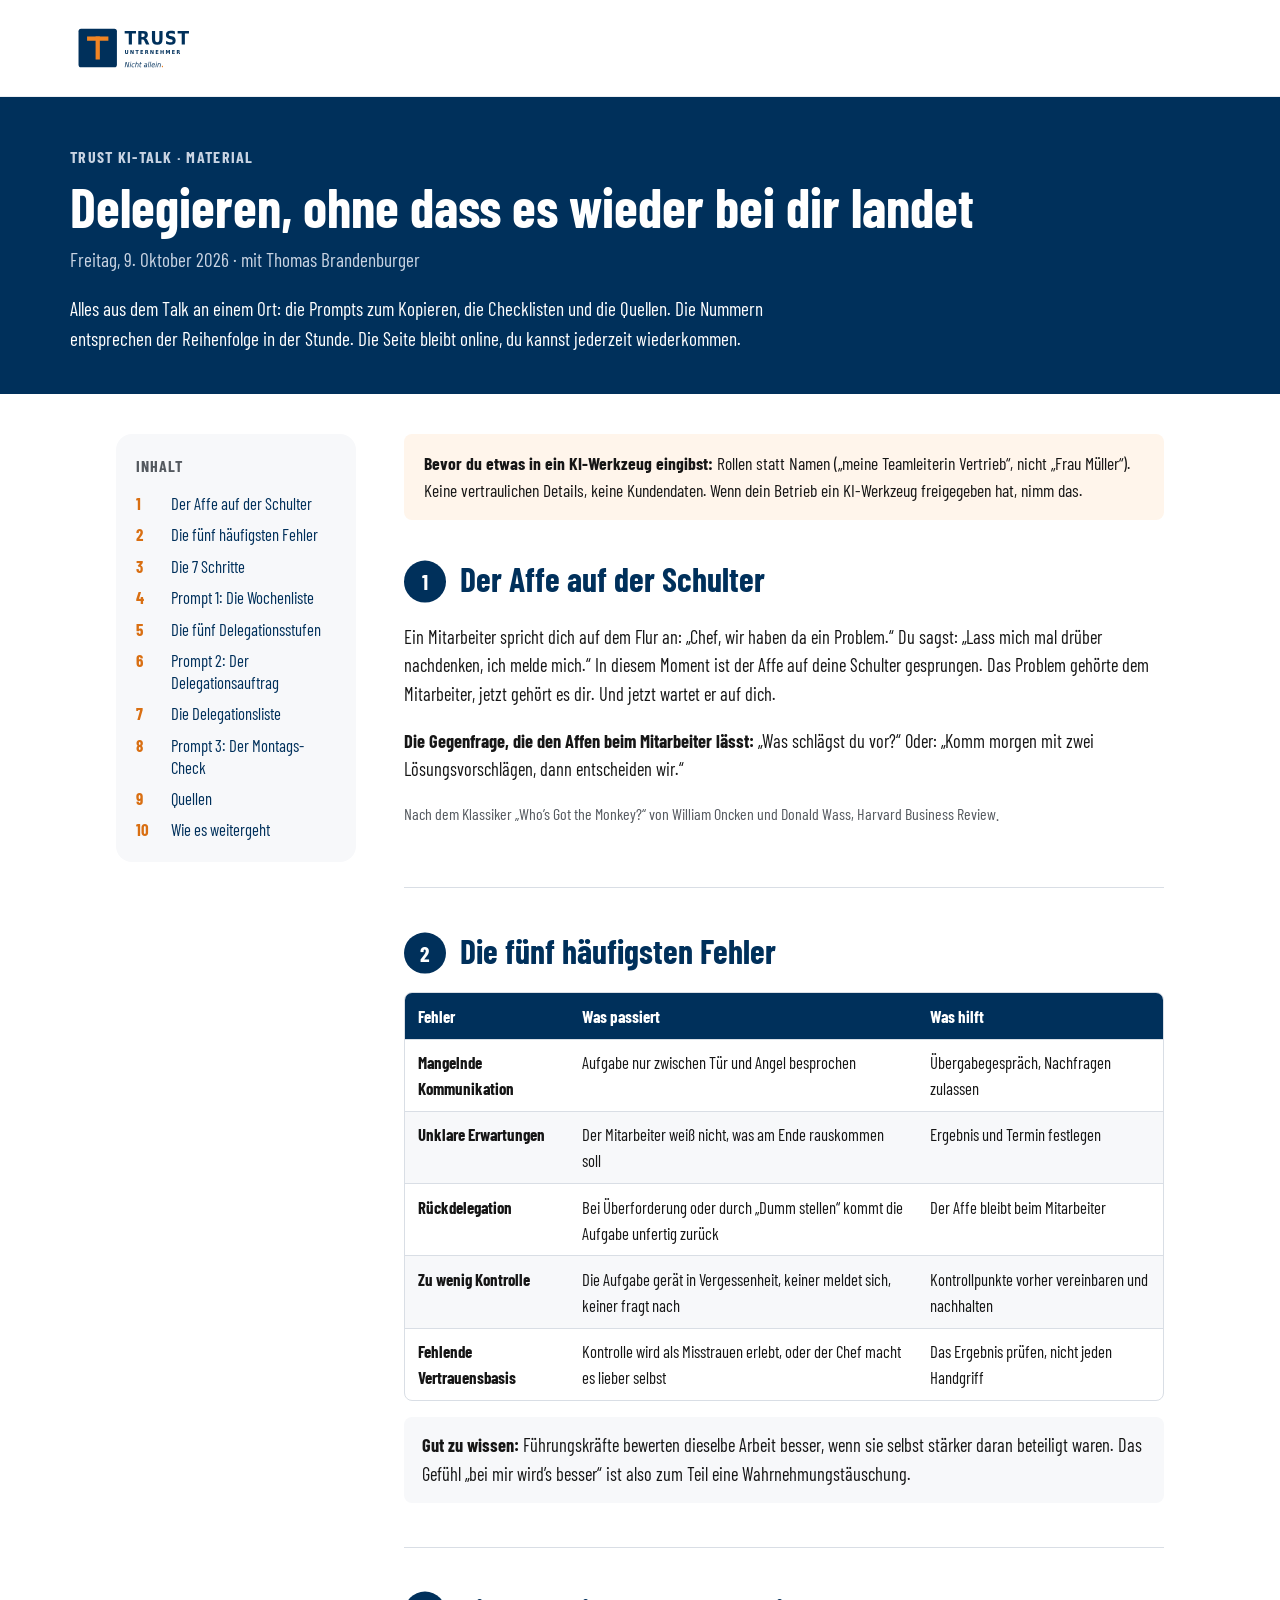
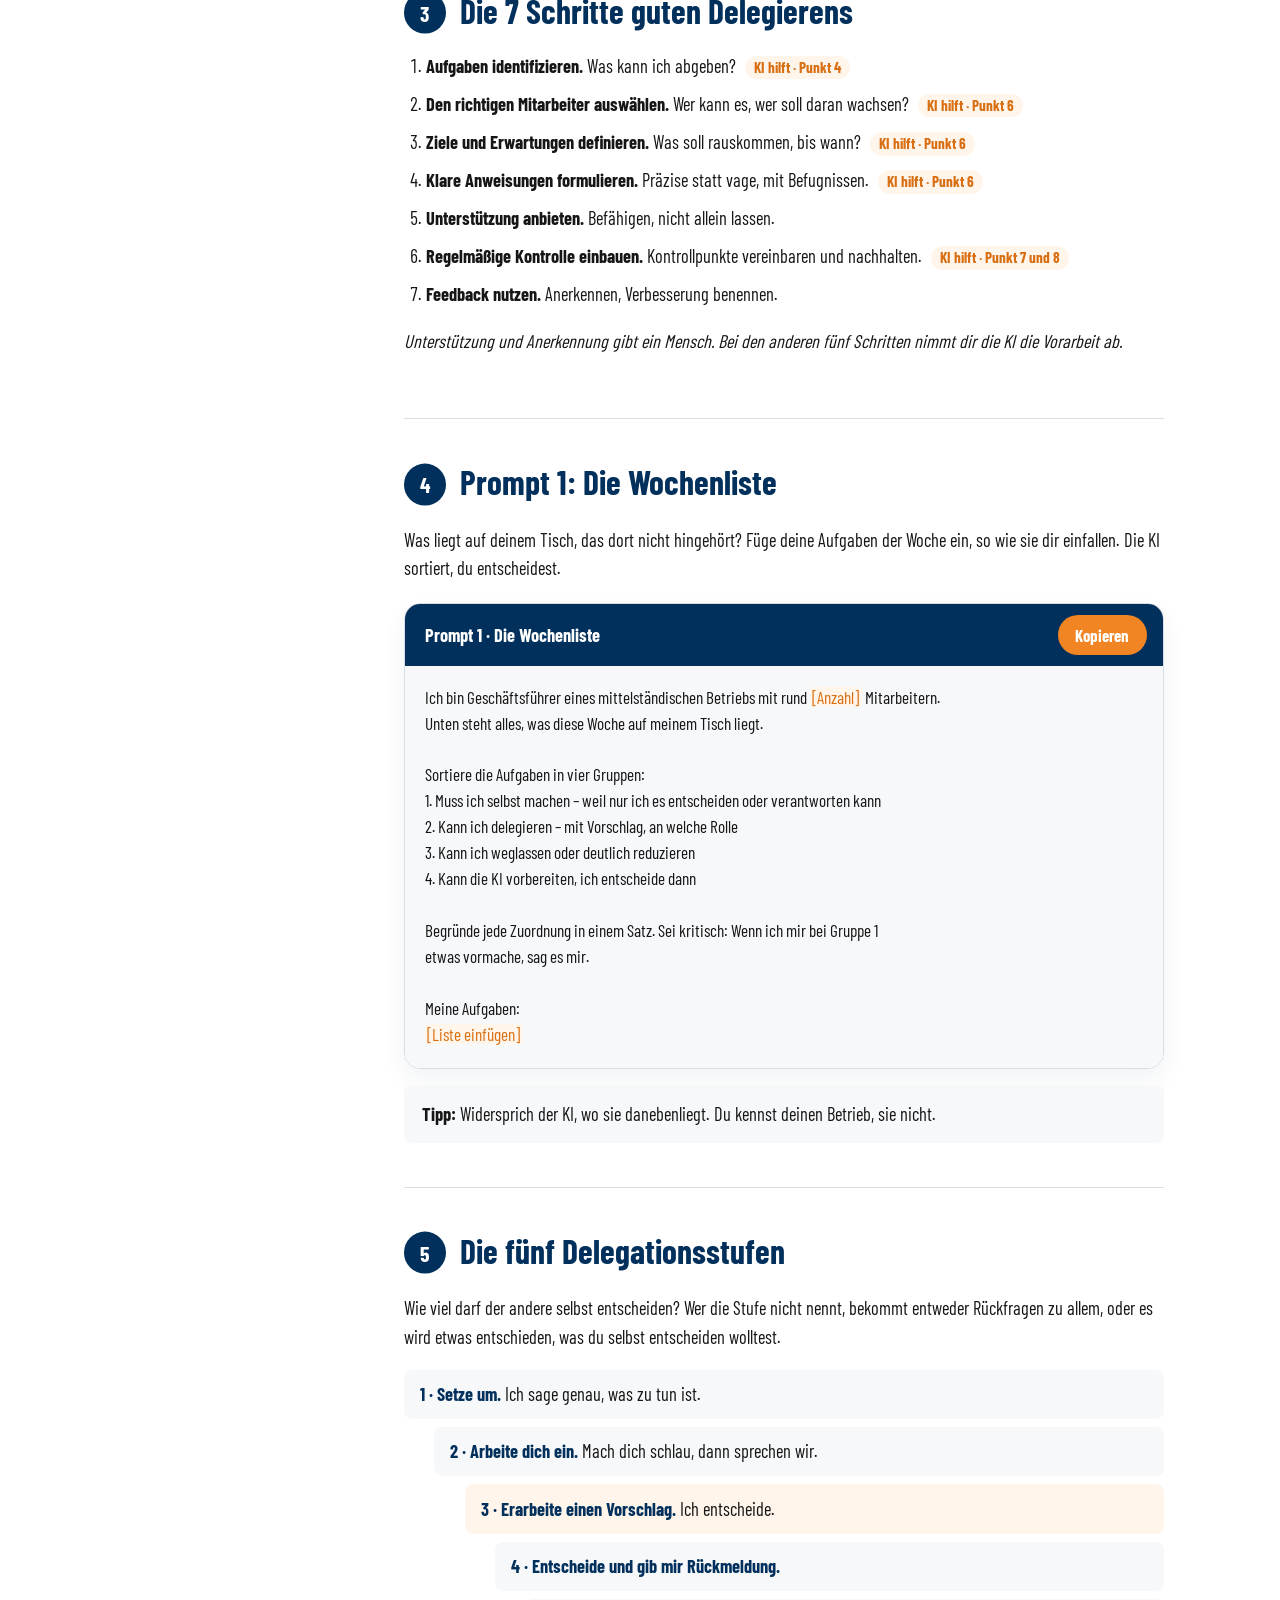
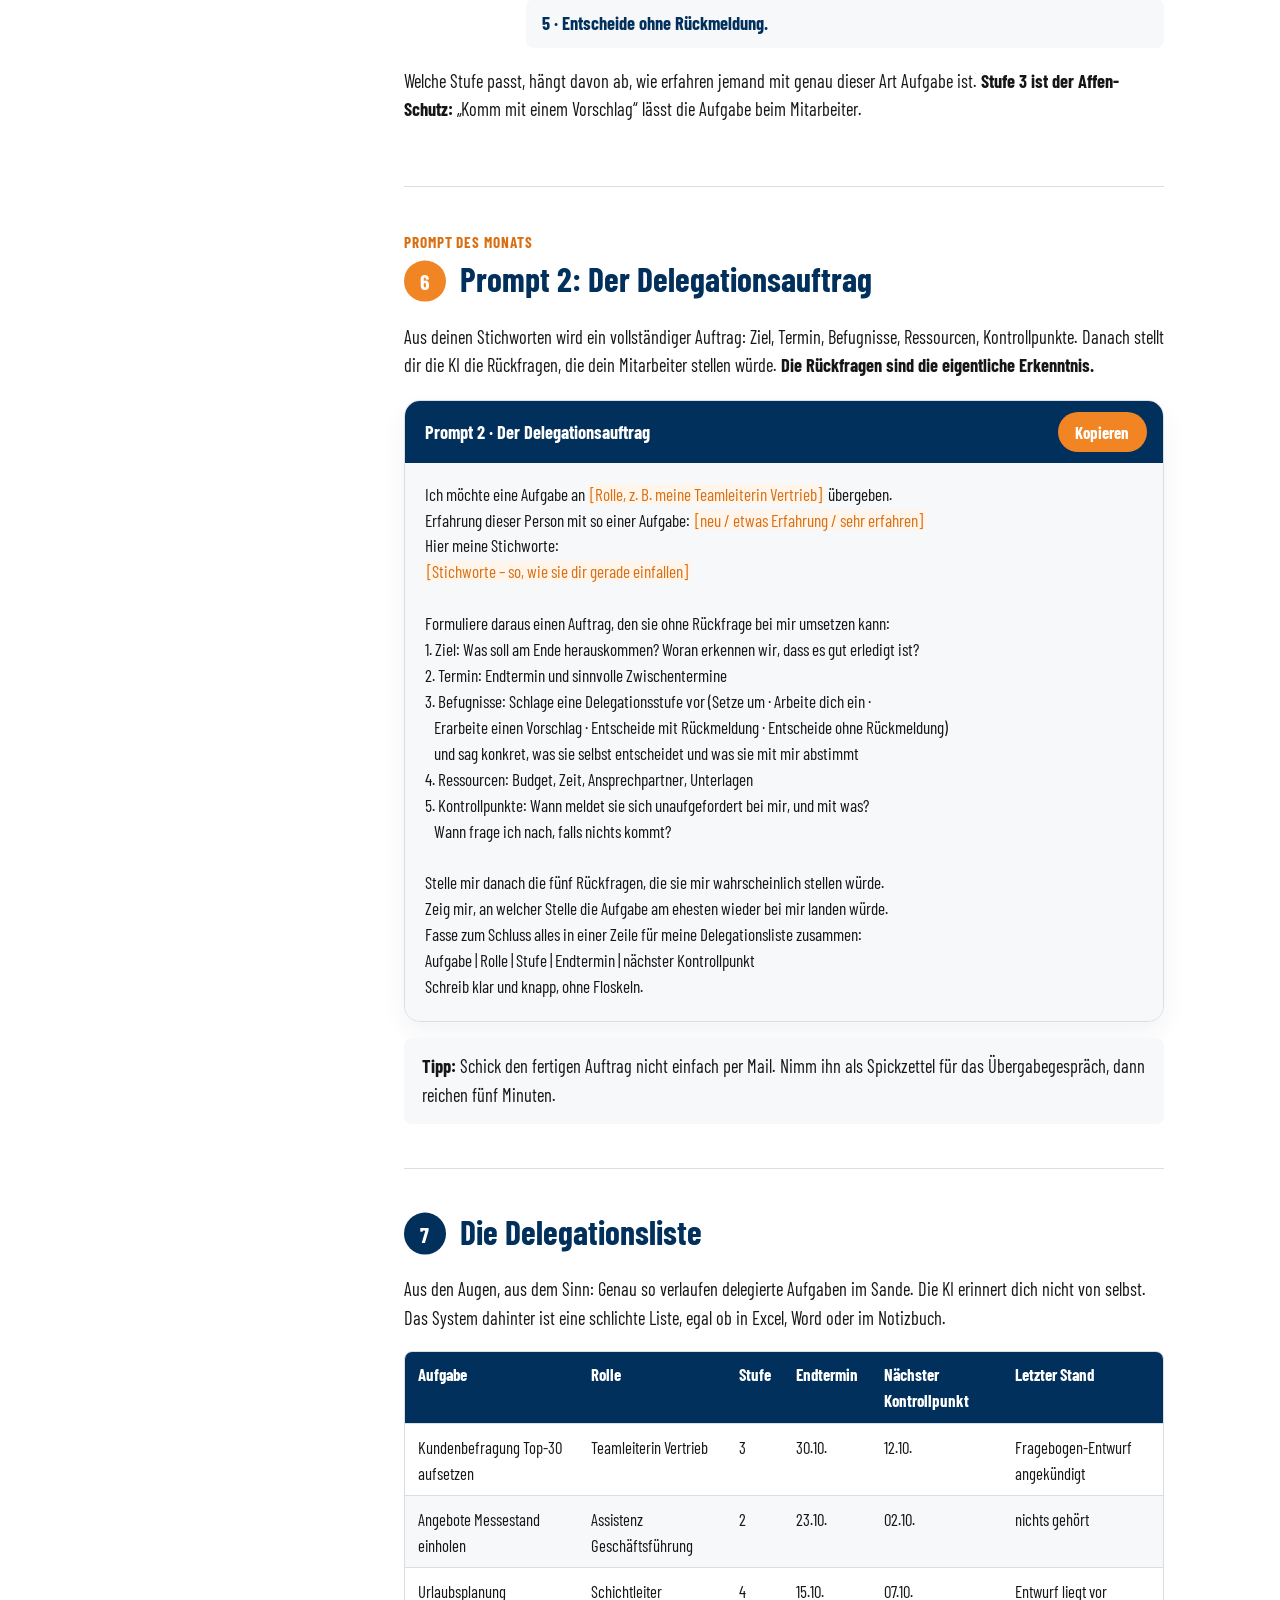
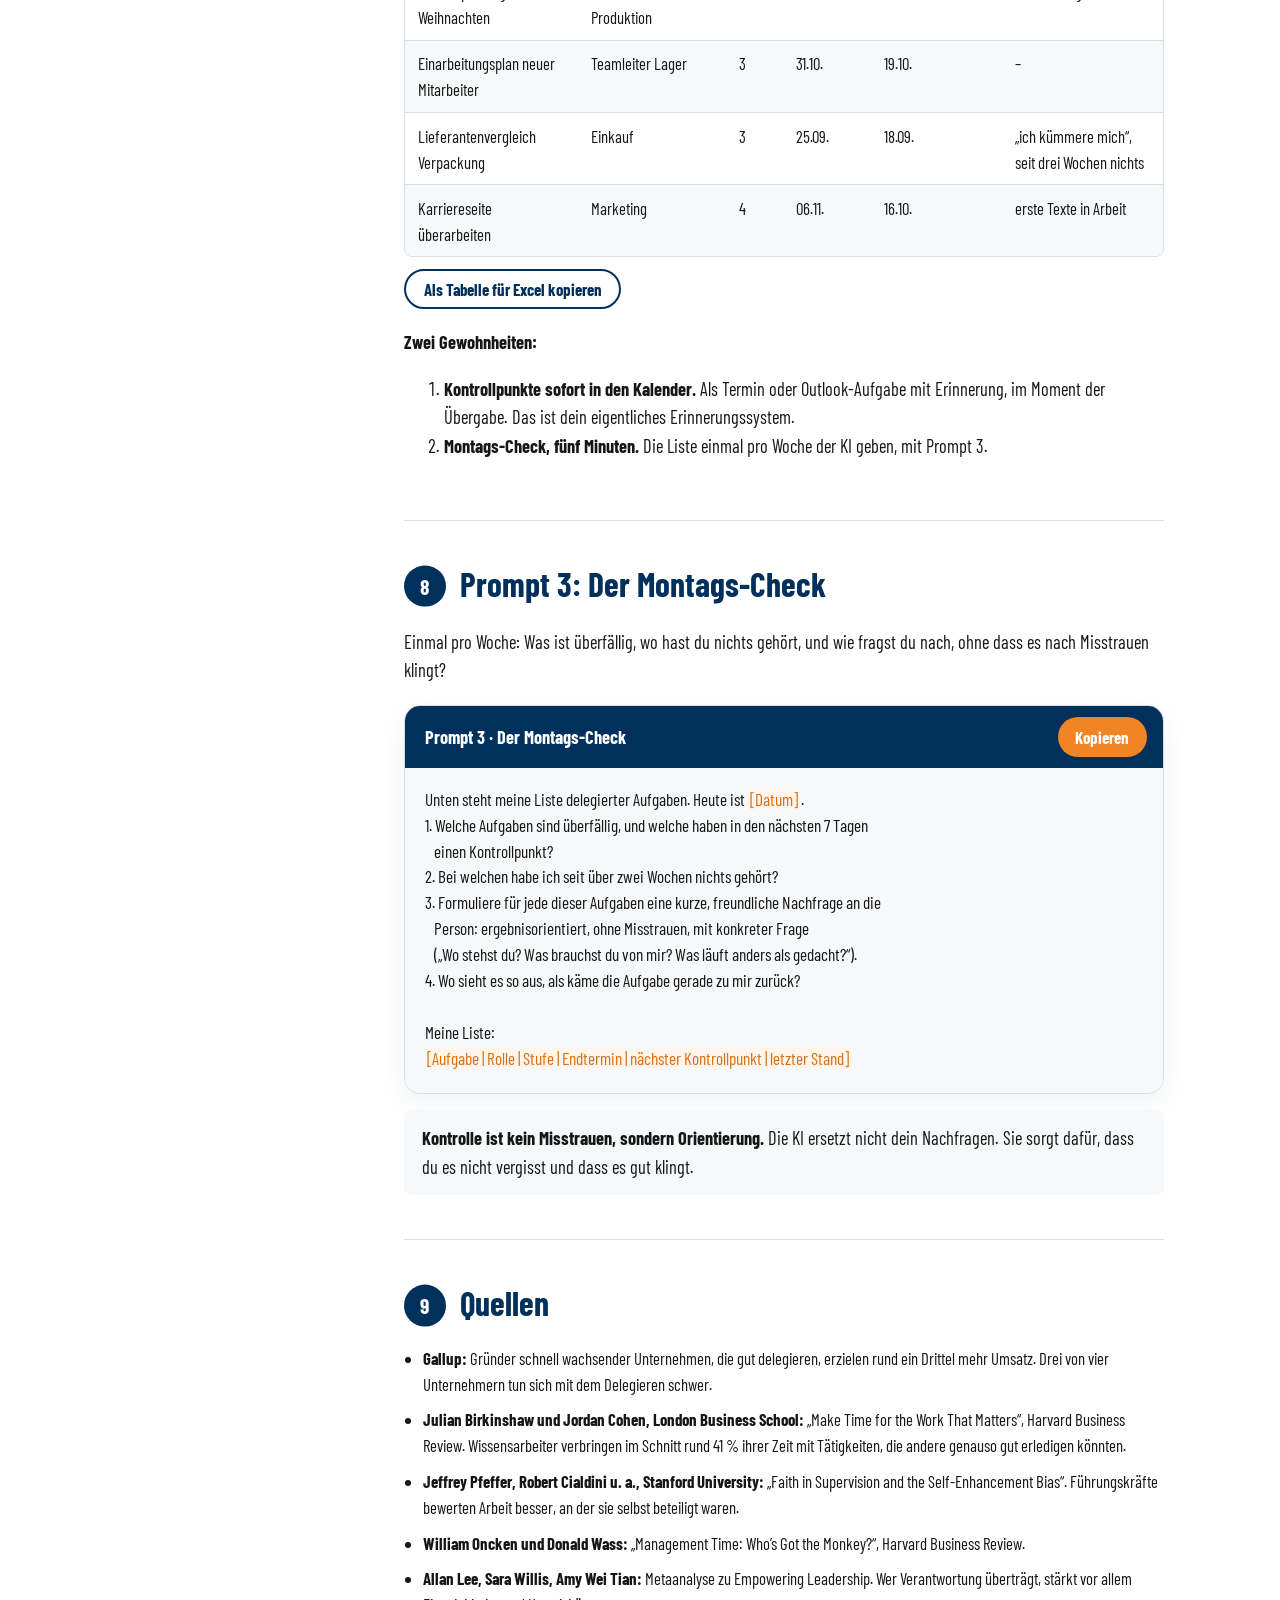
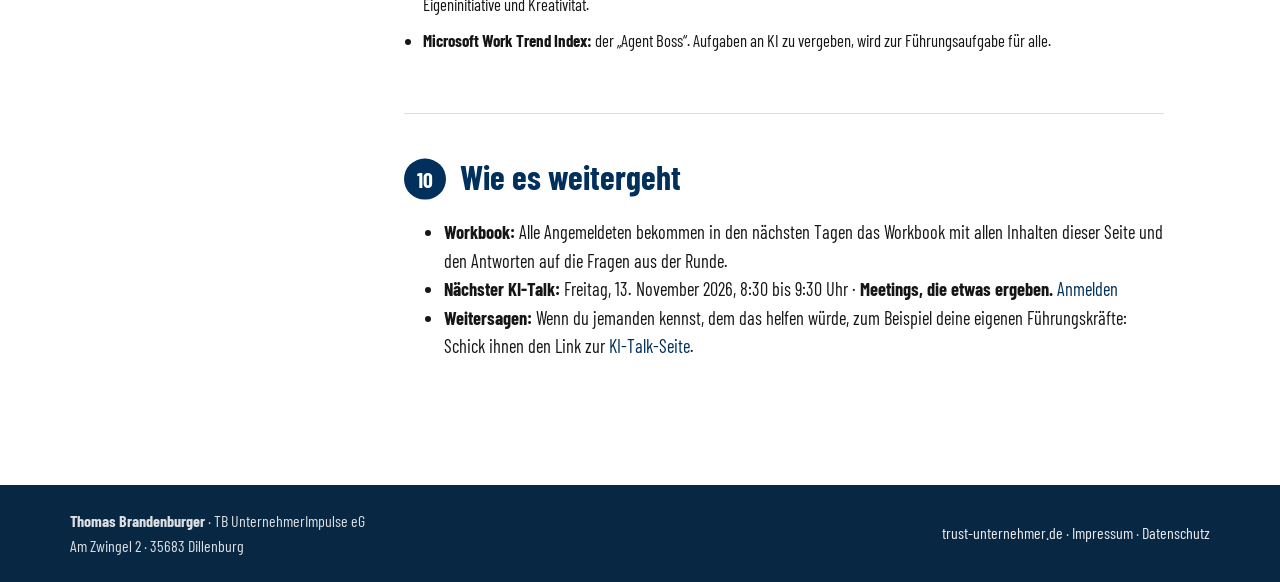
==== material/2026-10/index.html @ a9492f90 "feat: Materialseite KI-Talk Oktober 2026" ====
<!DOCTYPE html>
<html lang="de">
<head>
<!--
  ============================================================
  TRUST KI-Talk · Materialseite · Vorlage für alle Monate
  ------------------------------------------------------------
  Neuer Monat: Ordner kopieren nach material/JJJJ-MM/ und austauschen:
    - <title>, Kicker-Datum, H1, Datumszeile, Einleitung
    - Inhaltsverzeichnis und Abschnitte (Nummern = Reihenfolge im Talk)
    - Prompt-Texte (in <pre>, Platzhalter in <span class="ph">)
    - Quellen und Abschnitt „Wie es weitergeht“
  Gleich bleiben: Kopf, Hinweiskasten Datenschutz, Fußzeile, Skript,
  material/material.css, robots noindex.
  Keine externen Ressourcen einbinden (Schriften lokal, kein Tracking).
  ============================================================
-->
<meta charset="UTF-8">
<meta name="viewport" content="width=device-width, initial-scale=1.0">
<title>Material · Delegieren, ohne dass es wieder bei dir landet · TRUST KI-Talk</title>
<meta name="robots" content="noindex, nofollow">
<link rel="stylesheet" href="../../css/style.css">
<link rel="stylesheet" href="../material.css">
<link rel="icon" href="../../bilder/TRUST-Signet-512px.png">
</head>
<body>

<a class="skip-link" href="#inhalt">Direkt zum Inhalt</a>

<header class="site-header mat-header">
  <div class="container header-inner">
    <a class="brand-logo" href="https://ki-talk.trust-unternehmer.de">
      <img src="../../bilder/TRUST-Hauptlogo-horizontal.svg" alt="TRUST Unternehmer. Nicht allein.">
    </a>
  </div>
</header>

<section class="mat-hero">
  <div class="container">
    <span class="kicker">TRUST KI-Talk · Material</span>
    <h1>Delegieren, ohne dass es wieder bei dir landet</h1>
    <p class="mat-datum">Freitag, 9. Oktober 2026 · mit Thomas Brandenburger</p>
    <p class="mat-intro">Alles aus dem Talk an einem Ort: die Prompts zum Kopieren, die Checklisten und die Quellen. Die Nummern entsprechen der Reihenfolge in der Stunde. Die Seite bleibt online, du kannst jederzeit wiederkommen.</p>
  </div>
</section>

<div class="container mat-layout">

  <nav class="mat-toc" aria-label="Inhalt dieser Seite">
    <h2>Inhalt</h2>
    <ol>
      <li><a href="#affe"><span>1</span>Der Affe auf der Schulter</a></li>
      <li><a href="#fehler"><span>2</span>Die fünf häufigsten Fehler</a></li>
      <li><a href="#schritte"><span>3</span>Die 7 Schritte</a></li>
      <li><a href="#wochenliste"><span>4</span>Prompt 1: Die Wochenliste</a></li>
      <li><a href="#stufen"><span>5</span>Die fünf Delegationsstufen</a></li>
      <li><a href="#auftrag"><span>6</span>Prompt 2: Der Delegationsauftrag</a></li>
      <li><a href="#liste"><span>7</span>Die Delegationsliste</a></li>
      <li><a href="#montags-check"><span>8</span>Prompt 3: Der Montags-Check</a></li>
      <li><a href="#quellen"><span>9</span>Quellen</a></li>
      <li><a href="#weiter"><span>10</span>Wie es weitergeht</a></li>
    </ol>
  </nav>

  <main id="inhalt" class="mat-content">

    <div class="mat-hinweis">
      <p><strong>Bevor du etwas in ein KI-Werkzeug eingibst:</strong> Rollen statt Namen („meine Teamleiterin Vertrieb“, nicht „Frau Müller“). Keine vertraulichen Details, keine Kundendaten. Wenn dein Betrieb ein KI-Werkzeug freigegeben hat, nimm das.</p>
    </div>

    <!-- 1 -->
    <section class="mat-section" id="affe">
      <h2><span class="mat-nr">1</span>Der Affe auf der Schulter</h2>
      <blockquote><p>Ein Mitarbeiter spricht dich auf dem Flur an: „Chef, wir haben da ein Problem.“ Du sagst: „Lass mich mal drüber nachdenken, ich melde mich.“ In diesem Moment ist der Affe auf deine Schulter gesprungen. Das Problem gehörte dem Mitarbeiter, jetzt gehört es dir. Und jetzt wartet er auf dich.</p></blockquote>
      <p><strong>Die Gegenfrage, die den Affen beim Mitarbeiter lässt:</strong> „Was schlägst du vor?“ Oder: „Komm morgen mit zwei Lösungsvorschlägen, dann entscheiden wir.“</p>
      <p class="mat-quelle">Nach dem Klassiker „Who’s Got the Monkey?“ von William Oncken und Donald Wass, Harvard Business Review.</p>
    </section>

    <!-- 2 -->
    <section class="mat-section" id="fehler">
      <h2><span class="mat-nr">2</span>Die fünf häufigsten Fehler</h2>
      <div class="mat-tabelle">
        <table>
          <thead>
            <tr><th>Fehler</th><th>Was passiert</th><th>Was hilft</th></tr>
          </thead>
          <tbody>
            <tr><td><strong>Mangelnde Kommunikation</strong></td><td>Aufgabe nur zwischen Tür und Angel besprochen</td><td>Übergabegespräch, Nachfragen zulassen</td></tr>
            <tr><td><strong>Unklare Erwartungen</strong></td><td>Der Mitarbeiter weiß nicht, was am Ende rauskommen soll</td><td>Ergebnis und Termin festlegen</td></tr>
            <tr><td><strong>Rückdelegation</strong></td><td>Bei Überforderung oder durch „Dumm stellen“ kommt die Aufgabe unfertig zurück</td><td>Der Affe bleibt beim Mitarbeiter</td></tr>
            <tr><td><strong>Zu wenig Kontrolle</strong></td><td>Die Aufgabe gerät in Vergessenheit, keiner meldet sich, keiner fragt nach</td><td>Kontrollpunkte vorher vereinbaren und nachhalten</td></tr>
            <tr><td><strong>Fehlende Vertrauensbasis</strong></td><td>Kontrolle wird als Misstrauen erlebt, oder der Chef macht es lieber selbst</td><td>Das Ergebnis prüfen, nicht jeden Handgriff</td></tr>
          </tbody>
        </table>
      </div>
      <p class="mat-tipp"><strong>Gut zu wissen:</strong> Führungskräfte bewerten dieselbe Arbeit besser, wenn sie selbst stärker daran beteiligt waren. Das Gefühl „bei mir wird’s besser“ ist also zum Teil eine Wahrnehmungstäuschung.</p>
    </section>

    <!-- 3 -->
    <section class="mat-section" id="schritte">
      <h2><span class="mat-nr">3</span>Die 7 Schritte guten Delegierens</h2>
      <ol class="schritte">
        <li><strong>Aufgaben identifizieren.</strong> Was kann ich abgeben? <a class="ki-hilft" href="#wochenliste">KI hilft · Punkt 4</a></li>
        <li><strong>Den richtigen Mitarbeiter auswählen.</strong> Wer kann es, wer soll daran wachsen? <a class="ki-hilft" href="#auftrag">KI hilft · Punkt 6</a></li>
        <li><strong>Ziele und Erwartungen definieren.</strong> Was soll rauskommen, bis wann? <a class="ki-hilft" href="#auftrag">KI hilft · Punkt 6</a></li>
        <li><strong>Klare Anweisungen formulieren.</strong> Präzise statt vage, mit Befugnissen. <a class="ki-hilft" href="#auftrag">KI hilft · Punkt 6</a></li>
        <li><strong>Unterstützung anbieten.</strong> Befähigen, nicht allein lassen.</li>
        <li><strong>Regelmäßige Kontrolle einbauen.</strong> Kontrollpunkte vereinbaren und nachhalten. <a class="ki-hilft" href="#liste">KI hilft · Punkt 7 und 8</a></li>
        <li><strong>Feedback nutzen.</strong> Anerkennen, Verbesserung benennen.</li>
      </ol>
      <p><em>Unterstützung und Anerkennung gibt ein Mensch. Bei den anderen fünf Schritten nimmt dir die KI die Vorarbeit ab.</em></p>
    </section>

    <!-- 4 -->
    <section class="mat-section" id="wochenliste">
      <h2><span class="mat-nr">4</span>Prompt 1: Die Wochenliste</h2>
      <p>Was liegt auf deinem Tisch, das dort nicht hingehört? Füge deine Aufgaben der Woche ein, so wie sie dir einfallen. Die KI sortiert, du entscheidest.</p>
      <div class="prompt">
        <div class="prompt-kopf"><strong>Prompt 1 · Die Wochenliste</strong><button type="button" class="kopieren" data-ziel="p-wochenliste">Kopieren</button></div>
<pre id="p-wochenliste">Ich bin Geschäftsführer eines mittelständischen Betriebs mit rund <span class="ph">[Anzahl]</span> Mitarbeitern.
Unten steht alles, was diese Woche auf meinem Tisch liegt.

Sortiere die Aufgaben in vier Gruppen:
1. Muss ich selbst machen – weil nur ich es entscheiden oder verantworten kann
2. Kann ich delegieren – mit Vorschlag, an welche Rolle
3. Kann ich weglassen oder deutlich reduzieren
4. Kann die KI vorbereiten, ich entscheide dann

Begründe jede Zuordnung in einem Satz. Sei kritisch: Wenn ich mir bei Gruppe 1
etwas vormache, sag es mir.

Meine Aufgaben:
<span class="ph">[Liste einfügen]</span></pre>
      </div>
      <p class="mat-tipp"><strong>Tipp:</strong> Widersprich der KI, wo sie danebenliegt. Du kennst deinen Betrieb, sie nicht.</p>
    </section>

    <!-- 5 -->
    <section class="mat-section" id="stufen">
      <h2><span class="mat-nr">5</span>Die fünf Delegationsstufen</h2>
      <p>Wie viel darf der andere selbst entscheiden? Wer die Stufe nicht nennt, bekommt entweder Rückfragen zu allem, oder es wird etwas entschieden, was du selbst entscheiden wolltest.</p>
      <ol class="stufen">
        <li><strong>1 · Setze um.</strong> Ich sage genau, was zu tun ist.</li>
        <li><strong>2 · Arbeite dich ein.</strong> Mach dich schlau, dann sprechen wir.</li>
        <li><strong>3 · Erarbeite einen Vorschlag.</strong> Ich entscheide.</li>
        <li><strong>4 · Entscheide und gib mir Rückmeldung.</strong></li>
        <li><strong>5 · Entscheide ohne Rückmeldung.</strong></li>
      </ol>
      <p>Welche Stufe passt, hängt davon ab, wie erfahren jemand mit genau dieser Art Aufgabe ist. <strong>Stufe 3 ist der Affen-Schutz:</strong> „Komm mit einem Vorschlag“ lässt die Aufgabe beim Mitarbeiter.</p>
    </section>

    <!-- 6 -->
    <section class="mat-section mat-highlight" id="auftrag">
      <span class="mat-label">Prompt des Monats</span>
      <h2><span class="mat-nr">6</span>Prompt 2: Der Delegationsauftrag</h2>
      <p>Aus deinen Stichworten wird ein vollständiger Auftrag: Ziel, Termin, Befugnisse, Ressourcen, Kontrollpunkte. Danach stellt dir die KI die Rückfragen, die dein Mitarbeiter stellen würde. <strong>Die Rückfragen sind die eigentliche Erkenntnis.</strong></p>
      <div class="prompt">
        <div class="prompt-kopf"><strong>Prompt 2 · Der Delegationsauftrag</strong><button type="button" class="kopieren" data-ziel="p-auftrag">Kopieren</button></div>
<pre id="p-auftrag">Ich möchte eine Aufgabe an <span class="ph">[Rolle, z. B. meine Teamleiterin Vertrieb]</span> übergeben.
Erfahrung dieser Person mit so einer Aufgabe: <span class="ph">[neu / etwas Erfahrung / sehr erfahren]</span>
Hier meine Stichworte:
<span class="ph">[Stichworte – so, wie sie dir gerade einfallen]</span>

Formuliere daraus einen Auftrag, den sie ohne Rückfrage bei mir umsetzen kann:
1. Ziel: Was soll am Ende herauskommen? Woran erkennen wir, dass es gut erledigt ist?
2. Termin: Endtermin und sinnvolle Zwischentermine
3. Befugnisse: Schlage eine Delegationsstufe vor (Setze um · Arbeite dich ein ·
   Erarbeite einen Vorschlag · Entscheide mit Rückmeldung · Entscheide ohne Rückmeldung)
   und sag konkret, was sie selbst entscheidet und was sie mit mir abstimmt
4. Ressourcen: Budget, Zeit, Ansprechpartner, Unterlagen
5. Kontrollpunkte: Wann meldet sie sich unaufgefordert bei mir, und mit was?
   Wann frage ich nach, falls nichts kommt?

Stelle mir danach die fünf Rückfragen, die sie mir wahrscheinlich stellen würde.
Zeig mir, an welcher Stelle die Aufgabe am ehesten wieder bei mir landen würde.
Fasse zum Schluss alles in einer Zeile für meine Delegationsliste zusammen:
Aufgabe | Rolle | Stufe | Endtermin | nächster Kontrollpunkt
Schreib klar und knapp, ohne Floskeln.</pre>
      </div>
      <p class="mat-tipp"><strong>Tipp:</strong> Schick den fertigen Auftrag nicht einfach per Mail. Nimm ihn als Spickzettel für das Übergabegespräch, dann reichen fünf Minuten.</p>
    </section>

    <!-- 7 -->
    <section class="mat-section" id="liste">
      <h2><span class="mat-nr">7</span>Die Delegationsliste</h2>
      <p>Aus den Augen, aus dem Sinn: Genau so verlaufen delegierte Aufgaben im Sande. Die KI erinnert dich nicht von selbst. Das System dahinter ist eine schlichte Liste, egal ob in Excel, Word oder im Notizbuch.</p>
      <div class="mat-tabelle">
        <table id="t-liste">
          <thead>
            <tr><th>Aufgabe</th><th>Rolle</th><th>Stufe</th><th>Endtermin</th><th>Nächster Kontrollpunkt</th><th>Letzter Stand</th></tr>
          </thead>
          <tbody>
            <tr><td>Kundenbefragung Top-30 aufsetzen</td><td>Teamleiterin Vertrieb</td><td>3</td><td>30.10.</td><td>12.10.</td><td>Fragebogen-Entwurf angekündigt</td></tr>
            <tr><td>Angebote Messestand einholen</td><td>Assistenz Geschäftsführung</td><td>2</td><td>23.10.</td><td>02.10.</td><td>nichts gehört</td></tr>
            <tr><td>Urlaubsplanung Weihnachten</td><td>Schichtleiter Produktion</td><td>4</td><td>15.10.</td><td>07.10.</td><td>Entwurf liegt vor</td></tr>
            <tr><td>Einarbeitungsplan neuer Mitarbeiter</td><td>Teamleiter Lager</td><td>3</td><td>31.10.</td><td>19.10.</td><td>–</td></tr>
            <tr><td>Lieferantenvergleich Verpackung</td><td>Einkauf</td><td>3</td><td>25.09.</td><td>18.09.</td><td>„ich kümmere mich“, seit drei Wochen nichts</td></tr>
            <tr><td>Karriereseite überarbeiten</td><td>Marketing</td><td>4</td><td>06.11.</td><td>16.10.</td><td>erste Texte in Arbeit</td></tr>
          </tbody>
        </table>
      </div>
      <p class="mat-tabelle-aktion"><button type="button" class="kopieren kopieren-hell" data-tabelle="t-liste">Als Tabelle für Excel kopieren</button></p>
      <p><strong>Zwei Gewohnheiten:</strong></p>
      <ol>
        <li><strong>Kontrollpunkte sofort in den Kalender.</strong> Als Termin oder Outlook-Aufgabe mit Erinnerung, im Moment der Übergabe. Das ist dein eigentliches Erinnerungssystem.</li>
        <li><strong>Montags-Check, fünf Minuten.</strong> Die Liste einmal pro Woche der KI geben, mit Prompt 3.</li>
      </ol>
    </section>

    <!-- 8 -->
    <section class="mat-section" id="montags-check">
      <h2><span class="mat-nr">8</span>Prompt 3: Der Montags-Check</h2>
      <p>Einmal pro Woche: Was ist überfällig, wo hast du nichts gehört, und wie fragst du nach, ohne dass es nach Misstrauen klingt?</p>
      <div class="prompt">
        <div class="prompt-kopf"><strong>Prompt 3 · Der Montags-Check</strong><button type="button" class="kopieren" data-ziel="p-montag">Kopieren</button></div>
<pre id="p-montag">Unten steht meine Liste delegierter Aufgaben. Heute ist <span class="ph">[Datum]</span>.
1. Welche Aufgaben sind überfällig, und welche haben in den nächsten 7 Tagen
   einen Kontrollpunkt?
2. Bei welchen habe ich seit über zwei Wochen nichts gehört?
3. Formuliere für jede dieser Aufgaben eine kurze, freundliche Nachfrage an die
   Person: ergebnisorientiert, ohne Misstrauen, mit konkreter Frage
   („Wo stehst du? Was brauchst du von mir? Was läuft anders als gedacht?“).
4. Wo sieht es so aus, als käme die Aufgabe gerade zu mir zurück?

Meine Liste:
<span class="ph">[Aufgabe | Rolle | Stufe | Endtermin | nächster Kontrollpunkt | letzter Stand]</span></pre>
      </div>
      <p class="mat-tipp"><strong>Kontrolle ist kein Misstrauen, sondern Orientierung.</strong> Die KI ersetzt nicht dein Nachfragen. Sie sorgt dafür, dass du es nicht vergisst und dass es gut klingt.</p>
    </section>

    <!-- 9 -->
    <section class="mat-section" id="quellen">
      <h2><span class="mat-nr">9</span>Quellen</h2>
      <ul class="quellen">
        <li><strong>Gallup:</strong> Gründer schnell wachsender Unternehmen, die gut delegieren, erzielen rund ein Drittel mehr Umsatz. Drei von vier Unternehmern tun sich mit dem Delegieren schwer.</li>
        <li><strong>Julian Birkinshaw und Jordan Cohen, London Business School:</strong> „Make Time for the Work That Matters“, Harvard Business Review. Wissensarbeiter verbringen im Schnitt rund 41 % ihrer Zeit mit Tätigkeiten, die andere genauso gut erledigen könnten.</li>
        <li><strong>Jeffrey Pfeffer, Robert Cialdini u. a., Stanford University:</strong> „Faith in Supervision and the Self-Enhancement Bias“. Führungskräfte bewerten Arbeit besser, an der sie selbst beteiligt waren.</li>
        <li><strong>William Oncken und Donald Wass:</strong> „Management Time: Who’s Got the Monkey?“, Harvard Business Review.</li>
        <li><strong>Allan Lee, Sara Willis, Amy Wei Tian:</strong> Metaanalyse zu Empowering Leadership. Wer Verantwortung überträgt, stärkt vor allem Eigeninitiative und Kreativität.</li>
        <li><strong>Microsoft Work Trend Index:</strong> der „Agent Boss“. Aufgaben an KI zu vergeben, wird zur Führungsaufgabe für alle.</li>
      </ul>
    </section>

    <!-- 10 -->
    <section class="mat-section" id="weiter">
      <h2><span class="mat-nr">10</span>Wie es weitergeht</h2>
      <ul>
        <li><strong>Workbook:</strong> Alle Angemeldeten bekommen in den nächsten Tagen das Workbook mit allen Inhalten dieser Seite und den Antworten auf die Fragen aus der Runde.</li>
        <li><strong>Nächster KI-Talk:</strong> Freitag, 13. November 2026, 8:30 bis 9:30 Uhr · <strong>Meetings, die etwas ergeben.</strong> <a href="https://ki-talk.trust-unternehmer.de/#anmeldung">Anmelden</a></li>
        <li><strong>Weitersagen:</strong> Wenn du jemanden kennst, dem das helfen würde, zum Beispiel deine eigenen Führungskräfte: Schick ihnen den Link zur <a href="https://ki-talk.trust-unternehmer.de">KI-Talk-Seite</a>.</li>
      </ul>
    </section>

  </main>
</div>

<footer class="site-footer">
  <div class="container footer-inner">
    <div>
      <strong>Thomas Brandenburger</strong> · TB UnternehmerImpulse eG<br>
      Am Zwingel 2 · 35683 Dillenburg
    </div>
    <div>
      <a href="https://trust-unternehmer.de">trust-unternehmer.de</a> ·
      <a href="https://trust-unternehmer.de/impressum">Impressum</a> ·
      <a href="https://trust-unternehmer.de/datenschutz">Datenschutz</a>
    </div>
  </div>
</footer>

<script>
/* Kopier-Knöpfe. ES5, ohne Abhängigkeiten.
   data-ziel    = id eines <pre>: kopiert dessen Text unverändert
   data-tabelle = id einer <table>: kopiert tabulatorgetrennt für Excel */
(function () {
  function tabelleAlsText(tabelle) {
    var zeilen = tabelle.querySelectorAll('tr');
    var aus = [];
    for (var i = 0; i < zeilen.length; i++) {
      var zellen = zeilen[i].querySelectorAll('th, td');
      var werte = [];
      for (var j = 0; j < zellen.length; j++) {
        werte.push(zellen[j].textContent.replace(/\s+/g, ' ').trim());
      }
      aus.push(werte.join('\t'));
    }
    return aus.join('\n');
  }

  function rueckfall(text) {
    var feld = document.createElement('textarea');
    feld.value = text;
    feld.setAttribute('readonly', '');
    feld.style.position = 'fixed';
    feld.style.top = '-1000px';
    document.body.appendChild(feld);
    feld.select();
    var ok = false;
    try { ok = document.execCommand('copy'); } catch (e) { ok = false; }
    document.body.removeChild(feld);
    return ok;
  }

  function melden(knopf, ok) {
    var alt = knopf.getAttribute('data-text') || knopf.textContent;
    knopf.setAttribute('data-text', alt);
    knopf.textContent = ok ? 'Kopiert ✓' : 'Bitte markieren und kopieren';
    if (ok) { knopf.className += ' ok'; }
    window.setTimeout(function () {
      knopf.textContent = alt;
      knopf.className = knopf.className.replace(/\s?ok\b/g, '');
    }, 2000);
  }

  function kopieren(knopf, text) {
    if (navigator.clipboard && window.isSecureContext) {
      navigator.clipboard.writeText(text).then(function () {
        melden(knopf, true);
      }, function () {
        melden(knopf, rueckfall(text));
      });
    } else {
      melden(knopf, rueckfall(text));
    }
  }

  var knoepfe = document.querySelectorAll('.kopieren');
  for (var k = 0; k < knoepfe.length; k++) {
    knoepfe[k].addEventListener('click', function () {
      var ziel = this.getAttribute('data-ziel');
      var tab = this.getAttribute('data-tabelle');
      var text = '';
      if (ziel) { text = document.getElementById(ziel).textContent; }
      if (tab) { text = tabelleAlsText(document.getElementById(tab)); }
      kopieren(this, text);
    });
  }
})();
</script>

</body>
</html>
---- css/style.css ----
/* ============================================================
   TRUST PAGE-KIT · v1.0 · Juli 2026
   Gemeinsame Basis fuer alle TRUST-Seiten und -Tools.
   Aufbauend auf der bestehenden style.css, abwaertskompatibel:
   alle bisherigen Klassen bleiben unveraendert erhalten.

   NEU in v1.0
   - Barlow Condensed lokal eingebunden (kein Google-CDN, DSGVO)
   - Event-Kachel (.event)
   - Preis-Block (.pricing, .price-option)
   - Consent-Baustein (.consent)
   - Statusmeldungen (.formstatus)
   - Badges, FAQ, Fokus-Ringe, reduzierte Bewegung
   ============================================================ */

/* ---------- Schriften ------------------------------------------------
   Dateien liegen in /fonts/. Bezugsquelle und Anleitung: fonts/README.md
   Nur die drei tatsaechlich genutzten Schnitte laden (Ladezeit).
--------------------------------------------------------------------- */
@font-face {
  font-family: "Barlow Condensed";
  src: url("../fonts/barlow-condensed-v13-latin-regular.woff2") format("woff2");
  font-weight: 400;
  font-style: normal;
  font-display: swap;
}
@font-face {
  font-family: "Barlow Condensed";
  src: url("../fonts/barlow-condensed-v13-latin-500.woff2") format("woff2");
  font-weight: 500;
  font-style: normal;
  font-display: swap;
}
@font-face {
  font-family: "Barlow Condensed";
  src: url("../fonts/barlow-condensed-v13-latin-700.woff2") format("woff2");
  font-weight: 700;
  font-style: normal;
  font-display: swap;
}

:root {
  --color-navy: #00305b;
  --color-navy-dark: #082742;
  --color-orange: #f18423;
  --color-orange-dark: #d96f12;
  --color-gray: #54595f;
  --color-graylight: #9aa0a6;
  --color-text: #161616;
  --color-white: #ffffff;
  --color-bg: #f7f8fa;
  --color-bg-warm: #fff5eb;
  --color-border: #d9dee5;

  --font-main: "Barlow Condensed", "Arial Narrow", Arial, sans-serif;

  --container-width: 1140px;
  --container-narrow: 780px;

  --radius-sm: 8px;
  --radius-md: 16px;
  --radius-lg: 24px;

  --shadow-soft: 0 12px 30px rgba(0, 48, 91, 0.08);
  --shadow-card: 0 10px 24px rgba(0, 48, 91, 0.06);

  --space-xs: 0.5rem;
  --space-sm: 0.875rem;
  --space-md: 1.25rem;
  --space-lg: 2rem;
  --space-xl: 3rem;
  --space-2xl: 5rem;
}

*,
*::before,
*::after {
  box-sizing: border-box;
}

html {
  scroll-behavior: smooth;
  scroll-padding-top: 90px;
}

body {
  margin: 0;
  font-family: var(--font-main);
  color: var(--color-text);
  background: var(--color-white);
  line-height: 1.55;
  -webkit-font-smoothing: antialiased;
}

img {
  max-width: 100%;
  display: block;
}

a {
  color: var(--color-navy);
  text-decoration: none;
}

a:hover {
  text-decoration: underline;
}

.container {
  width: min(100% - 2rem, var(--container-width));
  margin: 0 auto;
}

.narrow {
  width: min(100%, var(--container-narrow));
  margin: 0 auto;
}

/* Nur fuer Screenreader sichtbar */
.sr-only {
  position: absolute;
  width: 1px;
  height: 1px;
  padding: 0;
  margin: -1px;
  overflow: hidden;
  clip: rect(0, 0, 0, 0);
  white-space: nowrap;
  border: 0;
}

/* Sprungmarke fuer Tastaturnutzer */
.skip-link {
  position: absolute;
  left: -9999px;
  top: 0;
  z-index: 100;
  padding: 0.75rem 1.25rem;
  background: var(--color-navy);
  color: var(--color-white);
  border-radius: 0 0 var(--radius-sm) 0;
}

.skip-link:focus {
  left: 0;
}

:focus-visible {
  outline: 3px solid var(--color-orange);
  outline-offset: 2px;
}

/* ---------- Kopfbereich ---------- */

.site-header {
  position: sticky;
  top: 0;
  z-index: 20;
  background: rgba(255, 255, 255, 0.96);
  border-bottom: 1px solid rgba(0, 48, 91, 0.08);
  backdrop-filter: blur(8px);
}

.header-inner {
  display: flex;
  align-items: center;
  justify-content: space-between;
  gap: 1rem;
  padding: 1rem 0;
}

.brand-logo img {
  height: 92px;
  width: auto;
}

/* ---------- Hero ---------- */

.hero {
  background: var(--color-navy);
  color: var(--color-white);
  padding: 5rem 0 4rem;
}

.hero-grid {
  display: grid;
  grid-template-columns: 1.35fr 0.95fr;
  gap: 2rem;
  align-items: start;
}

.eyebrow,
.section-tag {
  display: inline-block;
  margin: 0 0 1rem;
  font-size: 0.95rem;
  font-weight: 700;
  letter-spacing: 0.04em;
  text-transform: uppercase;
  color: var(--color-orange);
}

.section-tag-light {
  color: #ffd5b1;
}

.hero h1 {
  margin: 0 0 1rem;
  font-size: clamp(2.5rem, 5vw, 4.4rem);
  line-height: 0.98;
  letter-spacing: -0.02em;
}

.hero-text {
  max-width: 42rem;
  margin: 0 0 1.5rem;
  font-size: 1.3rem;
  color: rgba(255, 255, 255, 0.92);
}

.hero-highlights {
  display: flex;
  flex-wrap: wrap;
  gap: 0.75rem;
  margin: 0 0 1.75rem;
  padding: 0;
  list-style: none;
}

.hero-highlights span,
.hero-highlights li {
  display: inline-flex;
  align-items: center;
  padding: 0.55rem 0.85rem;
  border: 1px solid rgba(255, 255, 255, 0.16);
  border-radius: 999px;
  font-size: 0.98rem;
  color: rgba(255, 255, 255, 0.96);
  background: rgba(255, 255, 255, 0.06);
}

.hero-actions {
  display: flex;
  flex-wrap: wrap;
  gap: 0.875rem;
  margin-bottom: 1.5rem;
}

.hero-note {
  max-width: 36rem;
  padding: 1rem 1.1rem;
  border-left: 4px solid var(--color-orange);
  background: rgba(255, 255, 255, 0.08);
  border-radius: 0;
  color: rgba(255, 255, 255, 0.94);
}

.hero-card {
  padding: 1.5rem;
  border-radius: var(--radius-lg);
  background: var(--color-white);
  color: var(--color-text);
  box-shadow: var(--shadow-soft);
}

.hero-card h2 {
  margin-top: 0;
  margin-bottom: 1rem;
  font-size: 1.6rem;
  color: var(--color-navy);
}

.hero-card ul {
  margin: 0 0 1.25rem;
  padding-left: 1.15rem;
}

.hero-card li + li {
  margin-top: 0.75rem;
}

.hero-card-meta {
  padding-top: 1rem;
  border-top: 1px solid rgba(0, 48, 91, 0.08);
  color: var(--color-gray);
  font-size: 1rem;
}

/* ---------- Abschnitte ---------- */

.section {
  padding: var(--space-2xl) 0;
}

.section-alt {
  background: var(--color-bg);
}

.section h2 {
  margin: 0 0 1rem;
  font-size: clamp(2rem, 4vw, 3rem);
  line-height: 1.02;
  color: var(--color-navy);
}

.section p {
  margin: 0 0 1rem;
  font-size: 1.16rem;
}

.section-intro {
  max-width: 52rem;
}

/* ---------- Karten ---------- */

.card-grid {
  display: grid;
  gap: 1.25rem;
}

.card-grid.two {
  grid-template-columns: repeat(2, minmax(0, 1fr));
}

.card-grid.three {
  grid-template-columns: repeat(3, minmax(0, 1fr));
}

.info-card {
  padding: 1.4rem;
  background: var(--color-white);
  border: 1px solid rgba(0, 48, 91, 0.08);
  border-radius: var(--radius-md);
  box-shadow: var(--shadow-card);
}

.info-card h3 {
  margin-top: 0;
  margin-bottom: 0.75rem;
  font-size: 1.4rem;
  color: var(--color-navy);
}

.info-card p,
.info-card li {
  font-size: 1.05rem;
}

.info-card ul {
  margin: 0;
  padding-left: 1.15rem;
}

.check-list {
  margin: 1.5rem 0 0;
  padding-left: 1.15rem;
}

.check-list li {
  margin-bottom: 0.7rem;
  font-size: 1.1rem;
}

/* ---------- Zeitstrahl ---------- */

.timeline {
  display: grid;
  gap: 1rem;
  margin-top: 2rem;
}

.timeline-item {
  display: grid;
  grid-template-columns: 72px 1fr;
  gap: 1rem;
  align-items: start;
  padding: 1.3rem;
  border-radius: var(--radius-md);
  background: var(--color-white);
  border: 1px solid rgba(0, 48, 91, 0.08);
  box-shadow: var(--shadow-card);
}

.timeline-number {
  width: 56px;
  height: 56px;
  display: grid;
  place-items: center;
  border-radius: 50%;
  background: var(--color-orange);
  color: var(--color-white);
  font-size: 1.35rem;
  font-weight: 700;
}

.timeline-content h3 {
  margin: 0 0 0.45rem;
  font-size: 1.4rem;
  color: var(--color-navy);
}

.timeline-content p {
  margin: 0;
}

.split-grid {
  display: grid;
  grid-template-columns: 1.1fr 0.9fr;
  gap: 2rem;
  align-items: start;
}

.feature-box,
.price-box,
.reservation-form {
  background: var(--color-white);
  border: 1px solid rgba(0, 48, 91, 0.08);
  border-radius: var(--radius-lg);
  box-shadow: var(--shadow-card);
}

.feature-box {
  padding: 1.5rem;
}

.feature-box h3 {
  margin-top: 0;
  margin-bottom: 0.8rem;
  color: var(--color-navy);
  font-size: 1.4rem;
}

.feature-box ul {
  margin: 0;
  padding-left: 1.15rem;
}

.feature-box li + li {
  margin-top: 0.65rem;
}

.price-box {
  display: grid;
  grid-template-columns: repeat(2, minmax(0, 1fr));
  gap: 1px;
  overflow: hidden;
  margin: 1.5rem 0;
  background: rgba(0, 48, 91, 0.08);
}

.price-main {
  padding: 1.5rem;
  background: var(--color-white);
}

.price-label {
  margin-bottom: 0.6rem;
  color: var(--color-gray);
  font-size: 0.98rem;
  text-transform: uppercase;
  letter-spacing: 0.03em;
}

.price-value {
  font-size: clamp(2rem, 4vw, 3rem);
  line-height: 1;
  font-weight: 700;
  color: var(--color-navy);
}

.price-value.accent {
  color: var(--color-orange);
}

.small-note {
  color: var(--color-gray);
  font-size: 1rem;
}

/* ---------- NEU: Badge ---------- */

.badge {
  display: inline-block;
  padding: 0.3rem 0.75rem;
  border-radius: 999px;
  font-size: 0.85rem;
  font-weight: 700;
  letter-spacing: 0.03em;
  text-transform: uppercase;
  background: var(--color-bg-warm);
  color: var(--color-orange-dark);
}

.badge-navy {
  background: rgba(0, 48, 91, 0.08);
  color: var(--color-navy);
}

.badge-solid {
  background: var(--color-orange);
  color: var(--color-white);
}

/* ---------- NEU: Termin-Kachel ----------
   Einheitlich fuer Format-Seiten, Terminseite und Website.
   Marke ueber .event-trust bzw. .event-bvmw kennzeichnen.
--------------------------------------------------- */

.event {
  display: flex;
  flex-wrap: wrap;
  align-items: center;
  justify-content: space-between;
  gap: 1rem;
  padding: 1.1rem 1.3rem;
  margin-bottom: 0.75rem;
  background: var(--color-white);
  border: 1px solid rgba(0, 48, 91, 0.1);
  border-left: 5px solid var(--color-orange);
  border-radius: 0;
}

.event-bvmw {
  border-left-color: #c1121f;
}

.event-past {
  opacity: 0.55;
}

.event-main {
  flex: 1 1 22rem;
}

.event-date {
  display: block;
  font-size: 1.15rem;
  font-weight: 700;
  color: var(--color-navy);
}

.event-meta {
  display: block;
  margin-top: 0.15rem;
  color: var(--color-gray);
  font-size: 1rem;
}

.event-teaser {
  margin: 0.5rem 0 0;
  font-size: 1.02rem;
}

/* ---------- NEU: Preis-Auswahl ----------
   Radiogruppe fuer Konditionen. Label umschliesst den Input,
   damit die ganze Flaeche klickbar ist.
--------------------------------------------------- */

.pricing {
  display: grid;
  gap: 0.75rem;
  margin: 0 0 1.25rem;
}

.price-option {
  display: flex;
  align-items: flex-start;
  gap: 0.9rem;
  padding: 1rem 1.15rem;
  border: 1px solid rgba(0, 48, 91, 0.18);
  border-radius: var(--radius-md);
  cursor: pointer;
  transition: border-color 0.15s ease, background-color 0.15s ease;
}

.price-option:hover {
  border-color: var(--color-orange);
  background: var(--color-bg);
}

.price-option input {
  width: 22px;
  height: 22px;
  margin: 0.15rem 0 0;
  flex: 0 0 auto;
  accent-color: var(--color-orange);
}

.price-option:has(input:checked) {
  border-color: var(--color-orange);
  background: var(--color-bg-warm);
}

.price-option-body {
  flex: 1;
}

.price-option-title {
  display: block;
  font-weight: 700;
  color: var(--color-navy);
  font-size: 1.1rem;
}

.price-option-amount {
  display: block;
  margin-top: 0.1rem;
  font-size: 1.5rem;
  font-weight: 700;
  color: var(--color-orange-dark);
}

.price-option-note {
  display: block;
  margin-top: 0.2rem;
  color: var(--color-gray);
  font-size: 0.98rem;
}

/* ---------- Formulare ---------- */

.reservation-form {
  margin-top: 1.5rem;
  padding: 1.5rem;
  color: var(--color-text);
}

.form-grid {
  display: grid;
  grid-template-columns: repeat(2, minmax(0, 1fr));
  gap: 1rem;
}

.form-field {
  margin-bottom: 1rem;
}

.form-field label {
  display: block;
  margin-bottom: 0.45rem;
  font-weight: 700;
  color: var(--color-navy);
  font-size: 1rem;
}

.form-field input,
.form-field select,
.form-field textarea {
  width: 100%;
  padding: 0.9rem 1rem;
  border: 1px solid rgba(0, 48, 91, 0.18);
  border-radius: 12px;
  font: inherit;
  color: var(--color-text);
  background: #fff;
}

.form-field input:focus,
.form-field select:focus,
.form-field textarea:focus {
  outline: none;
  border-color: var(--color-orange);
  box-shadow: 0 0 0 4px rgba(241, 132, 35, 0.12);
}

.form-field input[aria-invalid="true"],
.form-field select[aria-invalid="true"] {
  border-color: #c0392b;
}

/* ---------- NEU: Consent-Baustein ----------
   Pflichtbestandteil jedes Formulars, das Kundendaten erhebt.
   Absende-Button bleibt disabled, bis die Checkbox gesetzt ist.
--------------------------------------------------- */

.consent {
  display: flex;
  align-items: flex-start;
  gap: 0.75rem;
  margin: 1.25rem 0;
  padding: 1rem 1.1rem;
  background: var(--color-bg);
  border-radius: var(--radius-md);
}

.consent input {
  width: 22px;
  height: 22px;
  margin: 0.15rem 0 0;
  flex: 0 0 auto;
  accent-color: var(--color-orange);
}

.consent label {
  font-size: 0.98rem;
  line-height: 1.5;
  color: var(--color-gray);
}

.consent a {
  color: var(--color-orange-dark);
  text-decoration: underline;
}

/* ---------- NEU: Statusmeldung ---------- */

.formstatus {
  margin-top: 1rem;
  padding: 1rem 1.15rem;
  border-radius: var(--radius-md);
  font-size: 1.02rem;
  display: none;
}

.formstatus[data-state="pending"],
.formstatus[data-state="ok"],
.formstatus[data-state="error"] {
  display: block;
}

.formstatus[data-state="pending"] {
  background: var(--color-bg);
  color: var(--color-gray);
}

.formstatus[data-state="ok"] {
  padding: 1.75rem 1.75rem;
  background: #eaf5ee;
  color: #1a5c33;
  border-left: 5px solid #27ae60;
  border-radius: 0;
  font-size: 1.1rem;
  line-height: 1.6;
}

.formstatus-titel {
  display: block;
  margin-bottom: 0.5rem;
  font-size: 1.5rem;
  font-weight: 700;
  color: #14512c;
}

.formstatus[data-state="error"] {
  background: #fdecea;
  color: #a02a1e;
}

/* ---------- NEU: FAQ ---------- */

.faq {
  display: grid;
  gap: 0.5rem;
  margin-top: 2rem;
}

.faq details {
  padding: 1.1rem 1.3rem;
  background: var(--color-white);
  border: 1px solid rgba(0, 48, 91, 0.1);
  border-radius: var(--radius-md);
}

.faq summary {
  cursor: pointer;
  font-weight: 700;
  font-size: 1.12rem;
  color: var(--color-navy);
  list-style: none;
}

.faq summary::-webkit-details-marker {
  display: none;
}

.faq summary::after {
  content: "+";
  float: right;
  color: var(--color-orange);
  font-size: 1.4rem;
  line-height: 1;
}

.faq details[open] summary::after {
  content: "\2013";
}

.faq details p {
  margin: 0.75rem 0 0;
  font-size: 1.05rem;
}

/* ---------- Abschluss-Block ---------- */

.cta-section {
  background: var(--color-navy);
  color: var(--color-white);
}

.cta-box.left {
  text-align: left;
}

.cta-box h2 {
  color: var(--color-white);
}

.cta-box p {
  color: rgba(255, 255, 255, 0.92);
}

/* ---------- Fusszeile ---------- */

.site-footer {
  background: var(--color-navy-dark);
  color: rgba(255, 255, 255, 0.86);
  padding: 1.5rem 0;
}

.footer-inner {
  display: flex;
  justify-content: space-between;
  gap: 1rem;
  align-items: center;
  flex-wrap: wrap;
}

.site-footer a {
  color: rgba(255, 255, 255, 0.92);
}

/* ---------- Schaltflaechen ---------- */

.btn {
  display: inline-flex;
  align-items: center;
  justify-content: center;
  min-height: 48px;
  padding: 0.85rem 1.2rem;
  border-radius: 999px;
  border: 2px solid transparent;
  font-family: inherit;
  font-size: 1rem;
  font-weight: 700;
  transition: transform 0.2s ease, opacity 0.2s ease, background-color 0.2s ease;
  cursor: pointer;
}

.btn:hover {
  transform: translateY(-1px);
  opacity: 0.96;
  text-decoration: none;
}

.btn[disabled],
.btn[aria-disabled="true"] {
  opacity: 0.45;
  cursor: not-allowed;
  transform: none;
}

.btn-primary {
  background: var(--color-orange);
  color: var(--color-white);
}

.btn-primary:hover {
  color: var(--color-white);
}

.btn-secondary {
  background: transparent;
  color: var(--color-white);
  border-color: rgba(255, 255, 255, 0.35);
}

.btn-secondary:hover {
  color: var(--color-white);
}

.btn-outline {
  background: transparent;
  color: var(--color-navy);
  border-color: rgba(0, 48, 91, 0.16);
}

.btn-large {
  padding: 1rem 1.5rem;
  min-height: 54px;
  font-size: 1.06rem;
  margin-top: 0.25rem;
}

.btn-block {
  width: 100%;
}

/* ---------- Reaktionsfaehiges Layout ---------- */

@media (max-width: 980px) {
  .hero-grid,
  .split-grid,
  .card-grid.two,
  .card-grid.three,
  .form-grid {
    grid-template-columns: 1fr;
  }

  .hero {
    padding-top: 4rem;
  }

  .price-box {
    grid-template-columns: 1fr;
  }

  .footer-inner {
    flex-direction: column;
    align-items: flex-start;
  }

  .brand-logo img {
    height: 74px;
  }
}

@media (max-width: 640px) {
  .container {
    width: min(100% - 1.25rem, var(--container-width));
  }

  .hero-text,
  .section p,
  .info-card p,
  .info-card li,
  .check-list li {
    font-size: 1.04rem;
  }

  .timeline-item {
    grid-template-columns: 1fr;
  }

  .timeline-number {
    width: 48px;
    height: 48px;
  }

  .hero-actions {
    flex-direction: column;
    align-items: stretch;
  }

  .btn,
  .btn-large {
    width: 100%;
  }

  .header-inner .btn {
    width: auto;
    padding: 0.7rem 1rem;
    font-size: 0.95rem;
  }

  .brand-logo img {
    height: 58px;
  }

  .event {
    align-items: flex-start;
  }
}

@media (prefers-reduced-motion: reduce) {
  html {
    scroll-behavior: auto;
  }

  * {
    transition-duration: 0.01ms !important;
    animation-duration: 0.01ms !important;
  }
}

@media print {
  .site-header,
  .hero-actions,
  .reservation-form,
  .btn {
    display: none;
  }
}
---- material/material.css ----
/* ============================================================
   TRUST KI-Talk · Materialseiten
   Gemeinsames Stylesheet für alle Materialseiten (material/JJJJ-MM/).
   Baut auf css/style.css (TRUST Page-Kit) auf und nutzt dessen
   Variablen und Schriften. Keine externen Ressourcen.
   ============================================================ */

.mat-header .brand-logo img { height: 64px; }

.mat-hero {
  background: var(--color-navy);
  color: var(--color-white);
  padding: 3rem 0 2.5rem;
}
.mat-hero .kicker {
  display: block;
  font-weight: 700;
  letter-spacing: 0.08em;
  text-transform: uppercase;
  font-size: 1rem;
  color: #c9d4e3;
  margin-bottom: 0.5rem;
}
.mat-hero h1 {
  margin: 0 0 0.5rem;
  font-size: clamp(2.1rem, 5vw, 3.4rem);
  line-height: 1.08;
  color: var(--color-white);
}
.mat-hero .mat-datum {
  font-size: 1.2rem;
  color: #c9d4e3;
  margin: 0 0 1.25rem;
}
.mat-hero .mat-intro {
  font-size: 1.2rem;
  max-width: 46rem;
  margin: 0;
}

/* ---------- Raster: Inhaltsverzeichnis + Lesespalte ---------- */

.mat-layout {
  display: grid;
  grid-template-columns: 1fr;
  gap: 2rem;
  padding: 2.5rem 0 4rem;
}
@media (min-width: 1000px) {
  .mat-layout {
    grid-template-columns: 240px minmax(0, 760px);
    justify-content: center;
    gap: 3rem;
  }
  .mat-toc { position: sticky; top: 110px; align-self: start; }
}

.mat-toc {
  background: var(--color-bg);
  border-radius: var(--radius-md);
  padding: 1.25rem 1.25rem 1rem;
}
.mat-toc h2 {
  font-size: 1rem;
  text-transform: uppercase;
  letter-spacing: 0.06em;
  color: var(--color-gray);
  margin: 0 0 0.6rem;
}
.mat-toc ol { list-style: none; margin: 0; padding: 0; }
.mat-toc li { margin: 0; }
.mat-toc a {
  display: flex;
  gap: 0.6rem;
  padding: 0.3rem 0;
  font-size: 1.05rem;
  line-height: 1.3;
  color: var(--color-navy);
}
.mat-toc a span {
  flex: 0 0 1.6rem;
  font-weight: 700;
  color: var(--color-orange-dark);
}

.mat-content { min-width: 0; }

/* ---------- Hinweiskasten ---------- */

.mat-hinweis {
  background: var(--color-bg-warm);
  border-radius: var(--radius-sm);
  padding: 1rem 1.25rem;
  font-size: 1.1rem;
  margin: 0 0 2.5rem;
}
.mat-hinweis p { margin: 0; }

/* ---------- Abschnitte ---------- */

.mat-section {
  padding: 0 0 2.75rem;
  margin: 0 0 2.75rem;
  border-bottom: 1px solid var(--color-border);
  scroll-margin-top: 110px;
}
.mat-section:last-child { border-bottom: 0; margin-bottom: 0; }

.mat-section h2 {
  display: flex;
  align-items: baseline;
  gap: 0.9rem;
  margin: 0 0 1rem;
  font-size: clamp(1.6rem, 3.4vw, 2.1rem);
  line-height: 1.15;
  color: var(--color-navy);
}
.mat-nr {
  flex: 0 0 auto;
  display: inline-flex;
  align-items: center;
  justify-content: center;
  width: 2.6rem;
  height: 2.6rem;
  border-radius: 50%;
  background: var(--color-navy);
  color: var(--color-white);
  font-size: 1.35rem;
  transform: translateY(-0.15rem);
}
.mat-section.mat-highlight .mat-nr { background: var(--color-orange); }
.mat-label {
  display: block;
  font-weight: 700;
  text-transform: uppercase;
  letter-spacing: 0.06em;
  font-size: 0.95rem;
  color: var(--color-orange-dark);
  margin: 0 0 0.35rem;
}
.mat-section p,
.mat-section li { font-size: 1.15rem; }
.mat-section blockquote {
  margin: 0 0 1rem;
  padding: 0;
  font-size: 1.15rem;
}
.mat-quelle {
  font-size: 1rem !important;
  color: var(--color-gray);
}
.mat-tipp {
  background: var(--color-bg);
  border-radius: var(--radius-sm);
  padding: 0.9rem 1.15rem;
  margin: 1rem 0 0;
}

/* ---------- Prompt-Kasten ---------- */

.prompt {
  border: 1px solid var(--color-border);
  border-radius: var(--radius-md);
  overflow: hidden;
  margin: 1.25rem 0 0;
  background: var(--color-white);
  box-shadow: var(--shadow-card);
}
.prompt-kopf {
  display: flex;
  align-items: center;
  justify-content: space-between;
  gap: 1rem;
  padding: 0.7rem 1rem 0.7rem 1.25rem;
  background: var(--color-navy);
  color: var(--color-white);
}
.prompt-kopf strong { font-size: 1.15rem; }
.prompt pre {
  margin: 0;
  padding: 1.15rem 1.25rem 1.3rem;
  background: var(--color-bg);
  white-space: pre-wrap;
  word-wrap: break-word;
  overflow-wrap: anywhere;
  font-family: var(--font-main);
  font-size: 1.08rem;
  line-height: 1.5;
  color: var(--color-text);
}
.ph {
  background: var(--color-bg-warm);
  color: var(--color-orange-dark);
  border-radius: 4px;
  padding: 0 0.15rem;
}

.kopieren {
  flex: 0 0 auto;
  min-height: 40px;
  padding: 0.45rem 1.1rem;
  border: 0;
  border-radius: 999px;
  background: var(--color-orange);
  color: var(--color-white);
  font-family: var(--font-main);
  font-size: 1.05rem;
  font-weight: 700;
  cursor: pointer;
}
.kopieren:hover { background: var(--color-orange-dark); }
.kopieren.ok { background: #2e7d32; }
.kopieren-hell {
  background: var(--color-white);
  color: var(--color-navy);
  border: 2px solid var(--color-navy);
}
.kopieren-hell:hover { background: var(--color-bg); }

/* ---------- Tabellen ---------- */

.mat-tabelle {
  overflow-x: auto;
  -webkit-overflow-scrolling: touch;
  margin: 1rem 0 0;
  border: 1px solid var(--color-border);
  border-radius: var(--radius-sm);
}
.mat-tabelle table {
  width: 100%;
  border-collapse: collapse;
  font-size: 1.05rem;
  min-width: 560px;
}
.mat-tabelle th,
.mat-tabelle td {
  text-align: left;
  vertical-align: top;
  padding: 0.6rem 0.8rem;
  border-bottom: 1px solid var(--color-border);
}
.mat-tabelle th {
  background: var(--color-navy);
  color: var(--color-white);
  font-weight: 700;
}
.mat-tabelle tr:last-child td { border-bottom: 0; }
.mat-tabelle tbody tr:nth-child(even) td { background: var(--color-bg); }
.mat-tabelle-aktion { margin: 0.75rem 0 0; }

/* ---------- Listen ---------- */

.schritte { padding-left: 1.4rem; }
.schritte li { margin: 0 0 0.6rem; }
.ki-hilft {
  display: inline-block;
  margin-left: 0.3rem;
  padding: 0 0.55rem;
  border-radius: 999px;
  background: var(--color-bg-warm);
  color: var(--color-orange-dark);
  font-size: 0.95rem;
  font-weight: 700;
  white-space: nowrap;
}

.stufen { list-style: none; padding: 0; margin: 1rem 0; }
.stufen li {
  background: var(--color-bg);
  border-radius: var(--radius-sm);
  padding: 0.65rem 1rem;
  margin: 0 0 0.5rem;
}
.stufen li:nth-child(2) { margin-left: 4%; }
.stufen li:nth-child(3) { margin-left: 8%; background: var(--color-bg-warm); }
.stufen li:nth-child(4) { margin-left: 12%; }
.stufen li:nth-child(5) { margin-left: 16%; }
.stufen strong { color: var(--color-navy); }

.quellen { padding-left: 1.2rem; }
.quellen li { font-size: 1.05rem; margin: 0 0 0.6rem; }

/* ---------- Bewegung und Druck ---------- */

@media (prefers-reduced-motion: reduce) {
  html { scroll-behavior: auto; }
}

@media print {
  .site-header, .mat-toc, .kopieren, .mat-tabelle-aktion, .skip-link { display: none !important; }
  .mat-hero { background: none; color: var(--color-text); padding: 0 0 1rem; }
  .mat-hero h1, .mat-hero .kicker, .mat-hero .mat-datum { color: var(--color-navy); }
  .mat-layout { display: block; padding: 0; }
  .prompt, .mat-tabelle, .stufen li { break-inside: avoid; box-shadow: none; }
  .prompt-kopf { background: none; color: var(--color-navy); border-bottom: 1px solid var(--color-border); }
  .mat-section { break-inside: auto; }
  a[href^="http"]::after { content: " (" attr(href) ")"; font-size: 0.85em; color: var(--color-gray); }
}
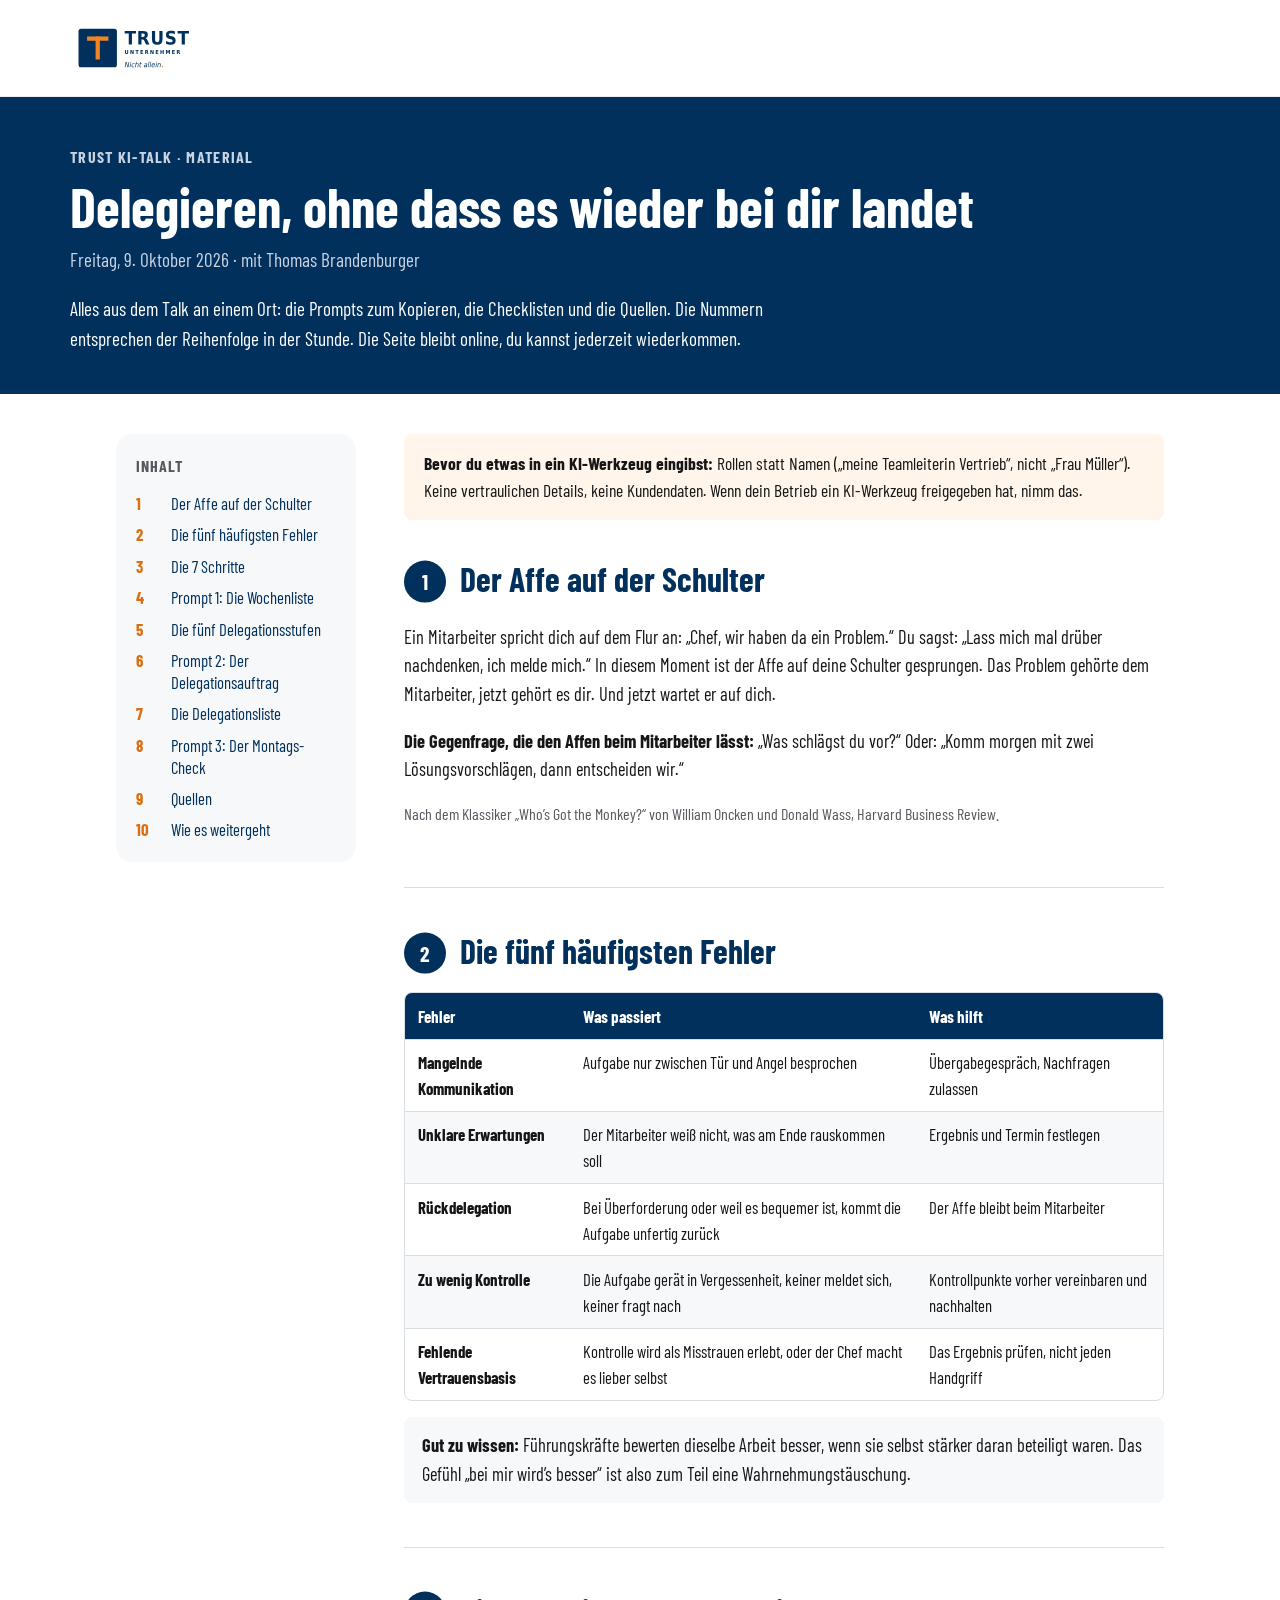
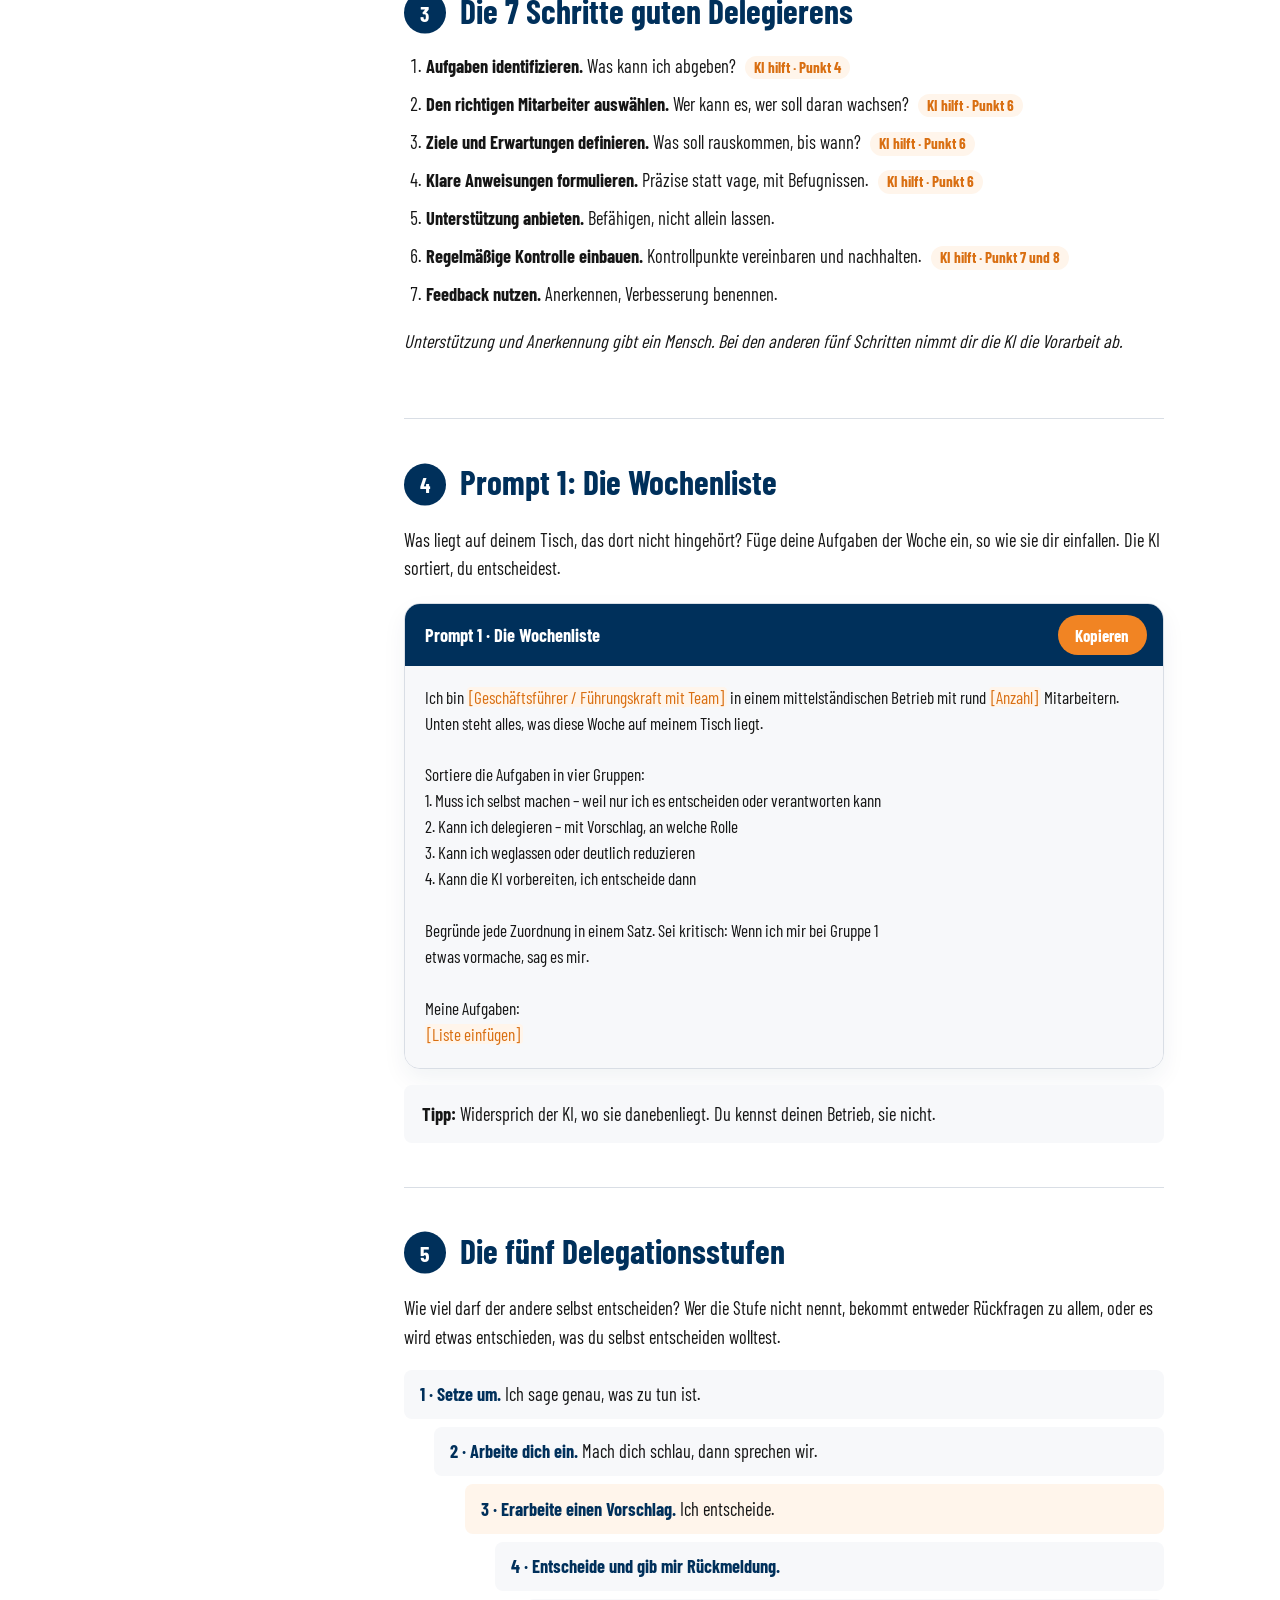
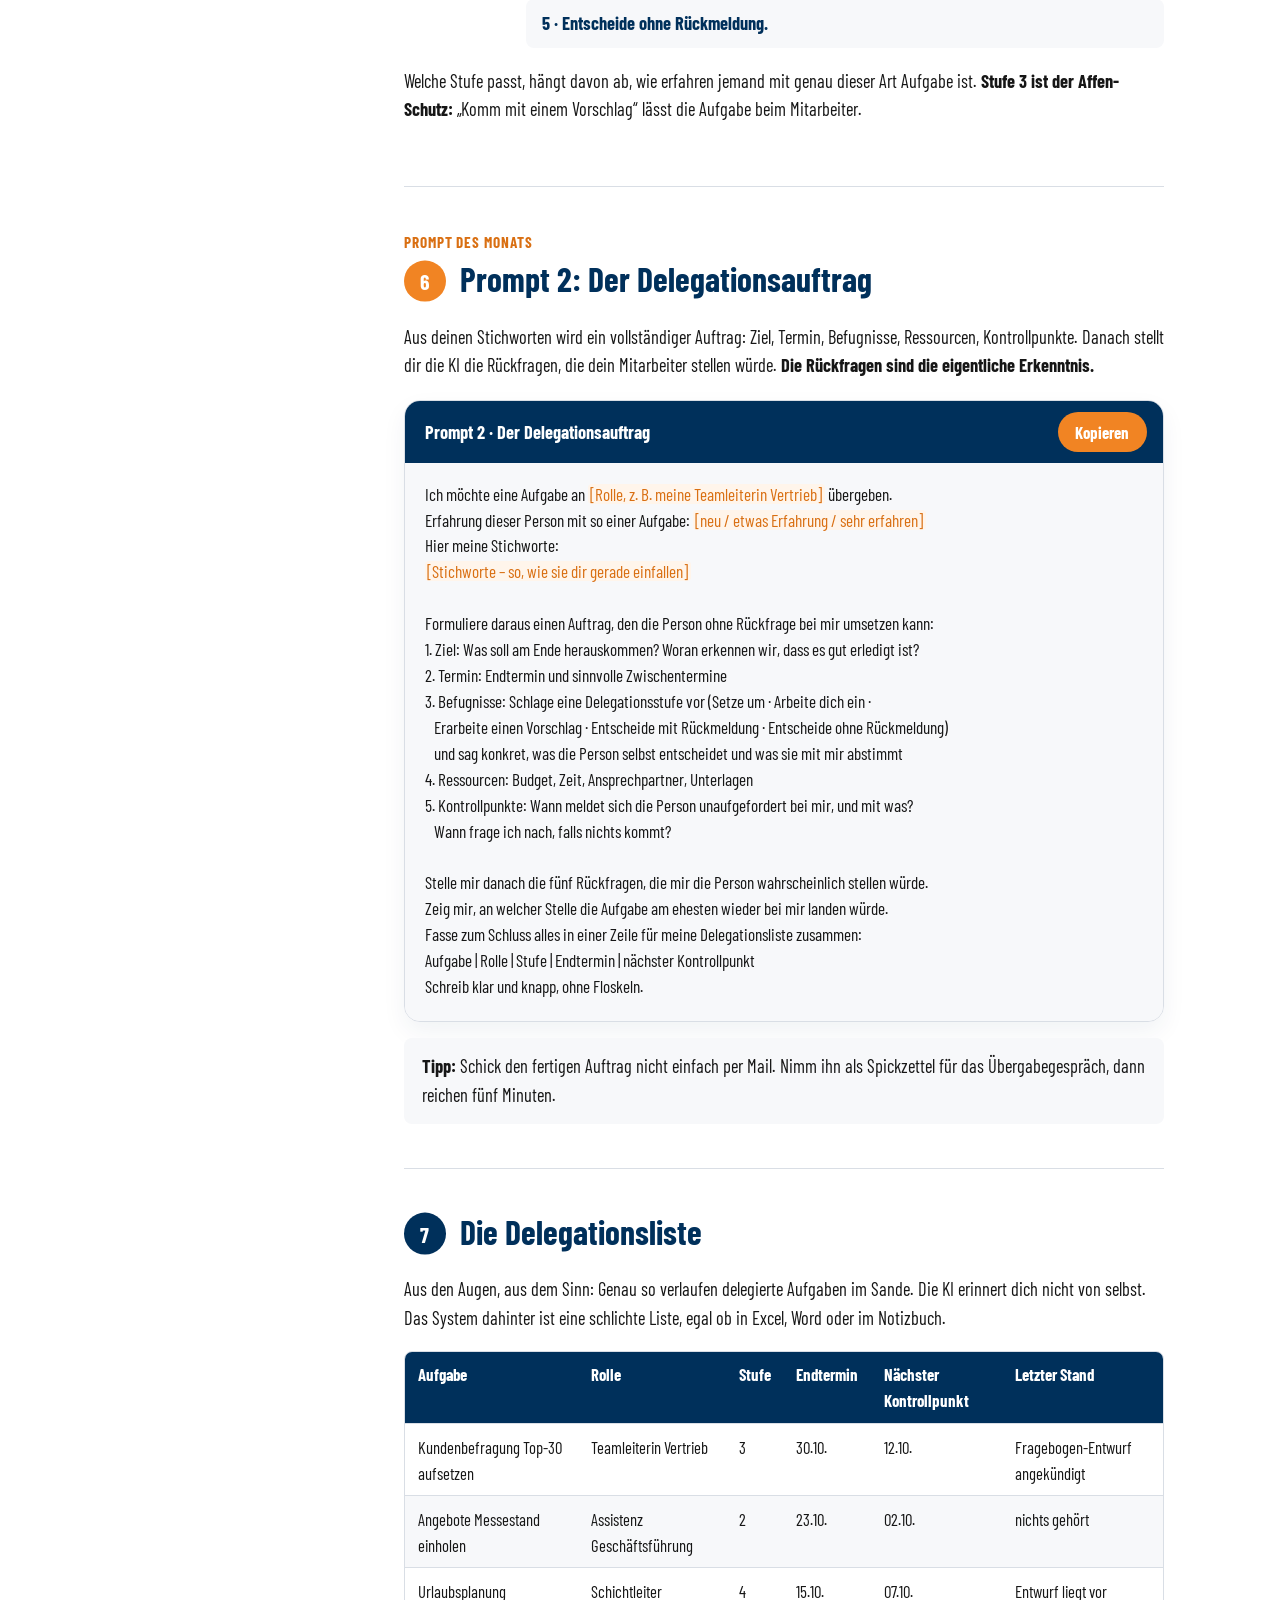
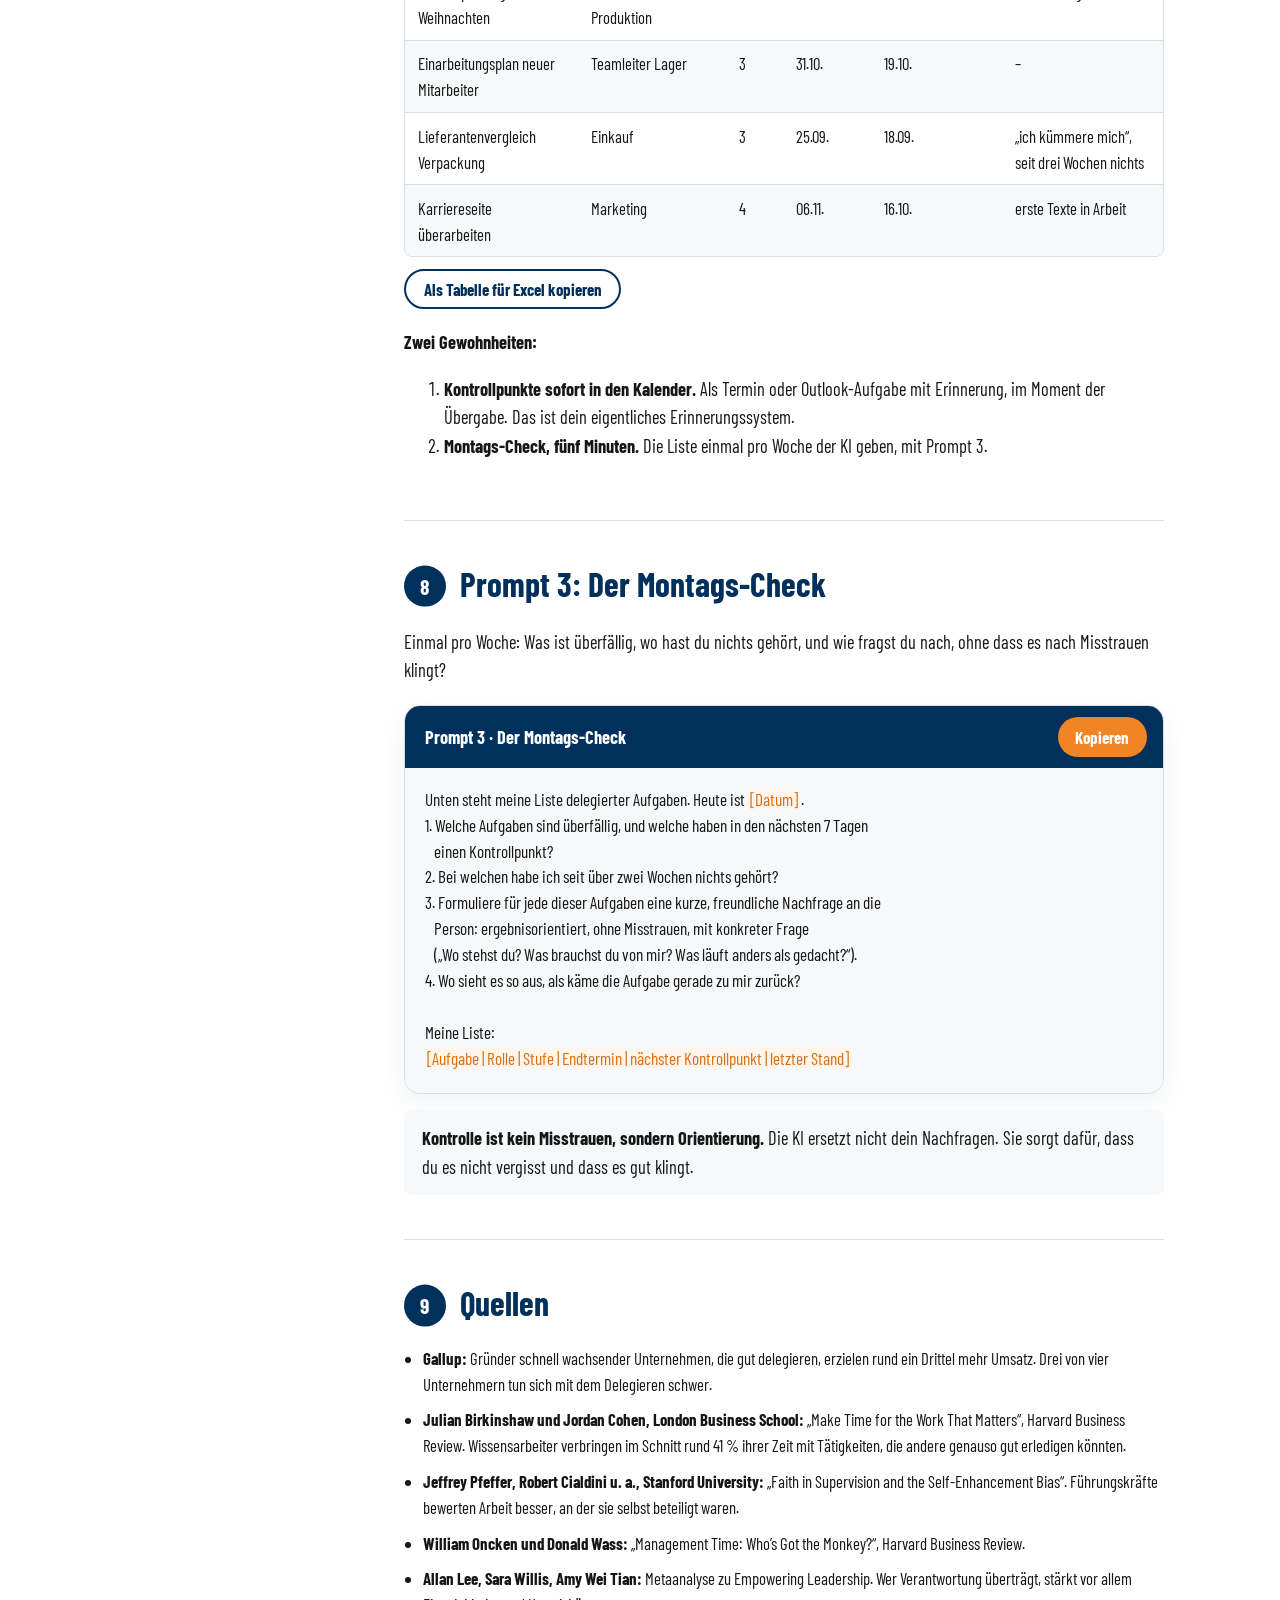
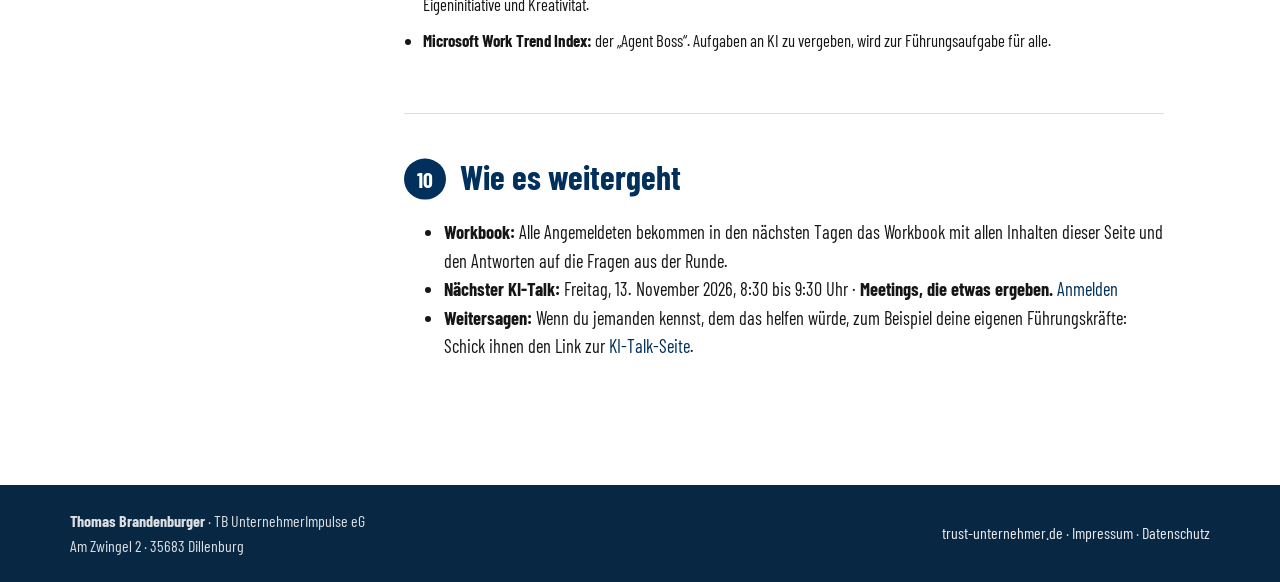
==== commit 51beb2dd: "fix: Materialseite – Prompt 1 für Führungskräfte, Prompt 2 neutral, Fehler 3 entschärft" ====
--- a/material/2026-10/index.html
+++ b/material/2026-10/index.html
@@ -87,7 +87,7 @@
           <tbody>
             <tr><td><strong>Mangelnde Kommunikation</strong></td><td>Aufgabe nur zwischen Tür und Angel besprochen</td><td>Übergabegespräch, Nachfragen zulassen</td></tr>
             <tr><td><strong>Unklare Erwartungen</strong></td><td>Der Mitarbeiter weiß nicht, was am Ende rauskommen soll</td><td>Ergebnis und Termin festlegen</td></tr>
-            <tr><td><strong>Rückdelegation</strong></td><td>Bei Überforderung oder durch „Dumm stellen“ kommt die Aufgabe unfertig zurück</td><td>Der Affe bleibt beim Mitarbeiter</td></tr>
+            <tr><td><strong>Rückdelegation</strong></td><td>Bei Überforderung oder weil es bequemer ist, kommt die Aufgabe unfertig zurück</td><td>Der Affe bleibt beim Mitarbeiter</td></tr>
             <tr><td><strong>Zu wenig Kontrolle</strong></td><td>Die Aufgabe gerät in Vergessenheit, keiner meldet sich, keiner fragt nach</td><td>Kontrollpunkte vorher vereinbaren und nachhalten</td></tr>
             <tr><td><strong>Fehlende Vertrauensbasis</strong></td><td>Kontrolle wird als Misstrauen erlebt, oder der Chef macht es lieber selbst</td><td>Das Ergebnis prüfen, nicht jeden Handgriff</td></tr>
           </tbody>
@@ -117,7 +117,7 @@
       <p>Was liegt auf deinem Tisch, das dort nicht hingehört? Füge deine Aufgaben der Woche ein, so wie sie dir einfallen. Die KI sortiert, du entscheidest.</p>
       <div class="prompt">
         <div class="prompt-kopf"><strong>Prompt 1 · Die Wochenliste</strong><button type="button" class="kopieren" data-ziel="p-wochenliste">Kopieren</button></div>
-<pre id="p-wochenliste">Ich bin Geschäftsführer eines mittelständischen Betriebs mit rund <span class="ph">[Anzahl]</span> Mitarbeitern.
+<pre id="p-wochenliste">Ich bin <span class="ph">[Geschäftsführer / Führungskraft mit Team]</span> in einem mittelständischen Betrieb mit rund <span class="ph">[Anzahl]</span> Mitarbeitern.
 Unten steht alles, was diese Woche auf meinem Tisch liegt.
 
 Sortiere die Aufgaben in vier Gruppen:
@@ -161,17 +161,17 @@
 Hier meine Stichworte:
 <span class="ph">[Stichworte – so, wie sie dir gerade einfallen]</span>
 
-Formuliere daraus einen Auftrag, den sie ohne Rückfrage bei mir umsetzen kann:
+Formuliere daraus einen Auftrag, den die Person ohne Rückfrage bei mir umsetzen kann:
 1. Ziel: Was soll am Ende herauskommen? Woran erkennen wir, dass es gut erledigt ist?
 2. Termin: Endtermin und sinnvolle Zwischentermine
 3. Befugnisse: Schlage eine Delegationsstufe vor (Setze um · Arbeite dich ein ·
    Erarbeite einen Vorschlag · Entscheide mit Rückmeldung · Entscheide ohne Rückmeldung)
-   und sag konkret, was sie selbst entscheidet und was sie mit mir abstimmt
+   und sag konkret, was die Person selbst entscheidet und was sie mit mir abstimmt
 4. Ressourcen: Budget, Zeit, Ansprechpartner, Unterlagen
-5. Kontrollpunkte: Wann meldet sie sich unaufgefordert bei mir, und mit was?
+5. Kontrollpunkte: Wann meldet sich die Person unaufgefordert bei mir, und mit was?
    Wann frage ich nach, falls nichts kommt?
 
-Stelle mir danach die fünf Rückfragen, die sie mir wahrscheinlich stellen würde.
+Stelle mir danach die fünf Rückfragen, die mir die Person wahrscheinlich stellen würde.
 Zeig mir, an welcher Stelle die Aufgabe am ehesten wieder bei mir landen würde.
 Fasse zum Schluss alles in einer Zeile für meine Delegationsliste zusammen:
 Aufgabe | Rolle | Stufe | Endtermin | nächster Kontrollpunkt
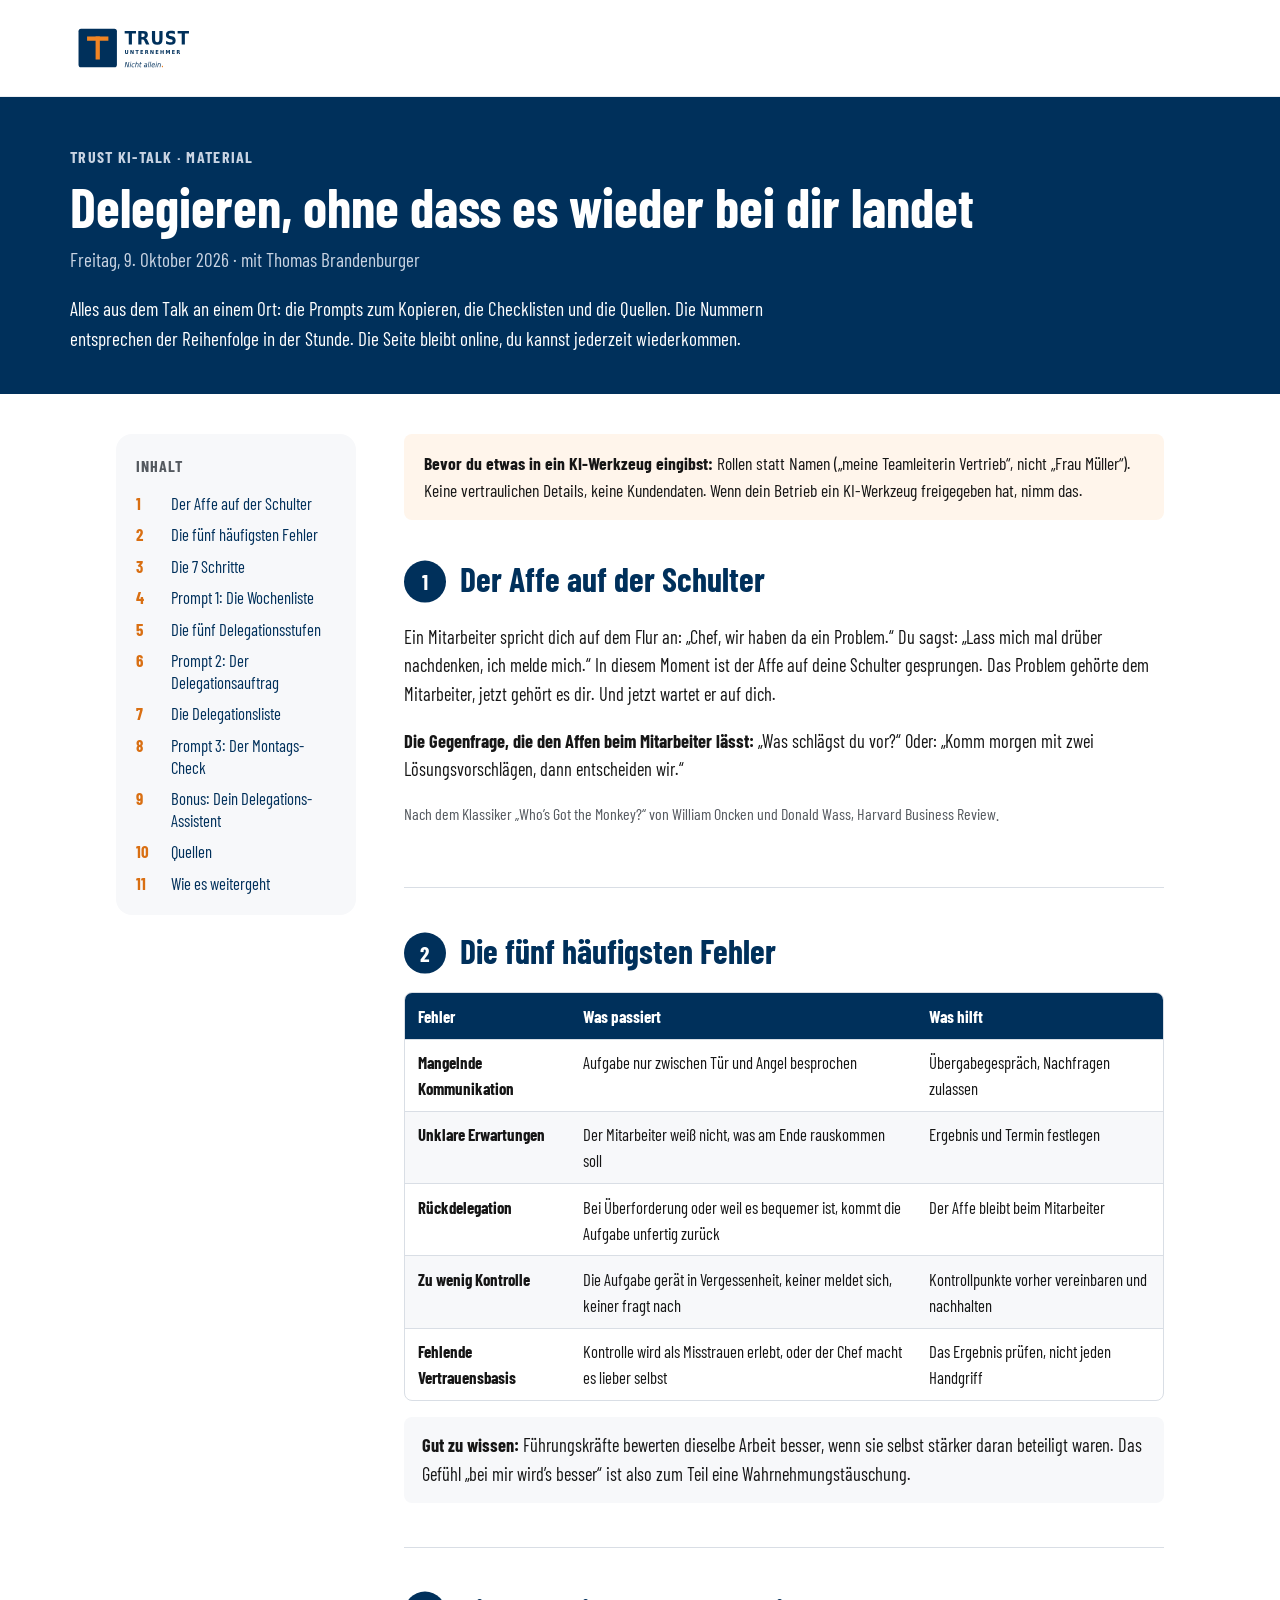
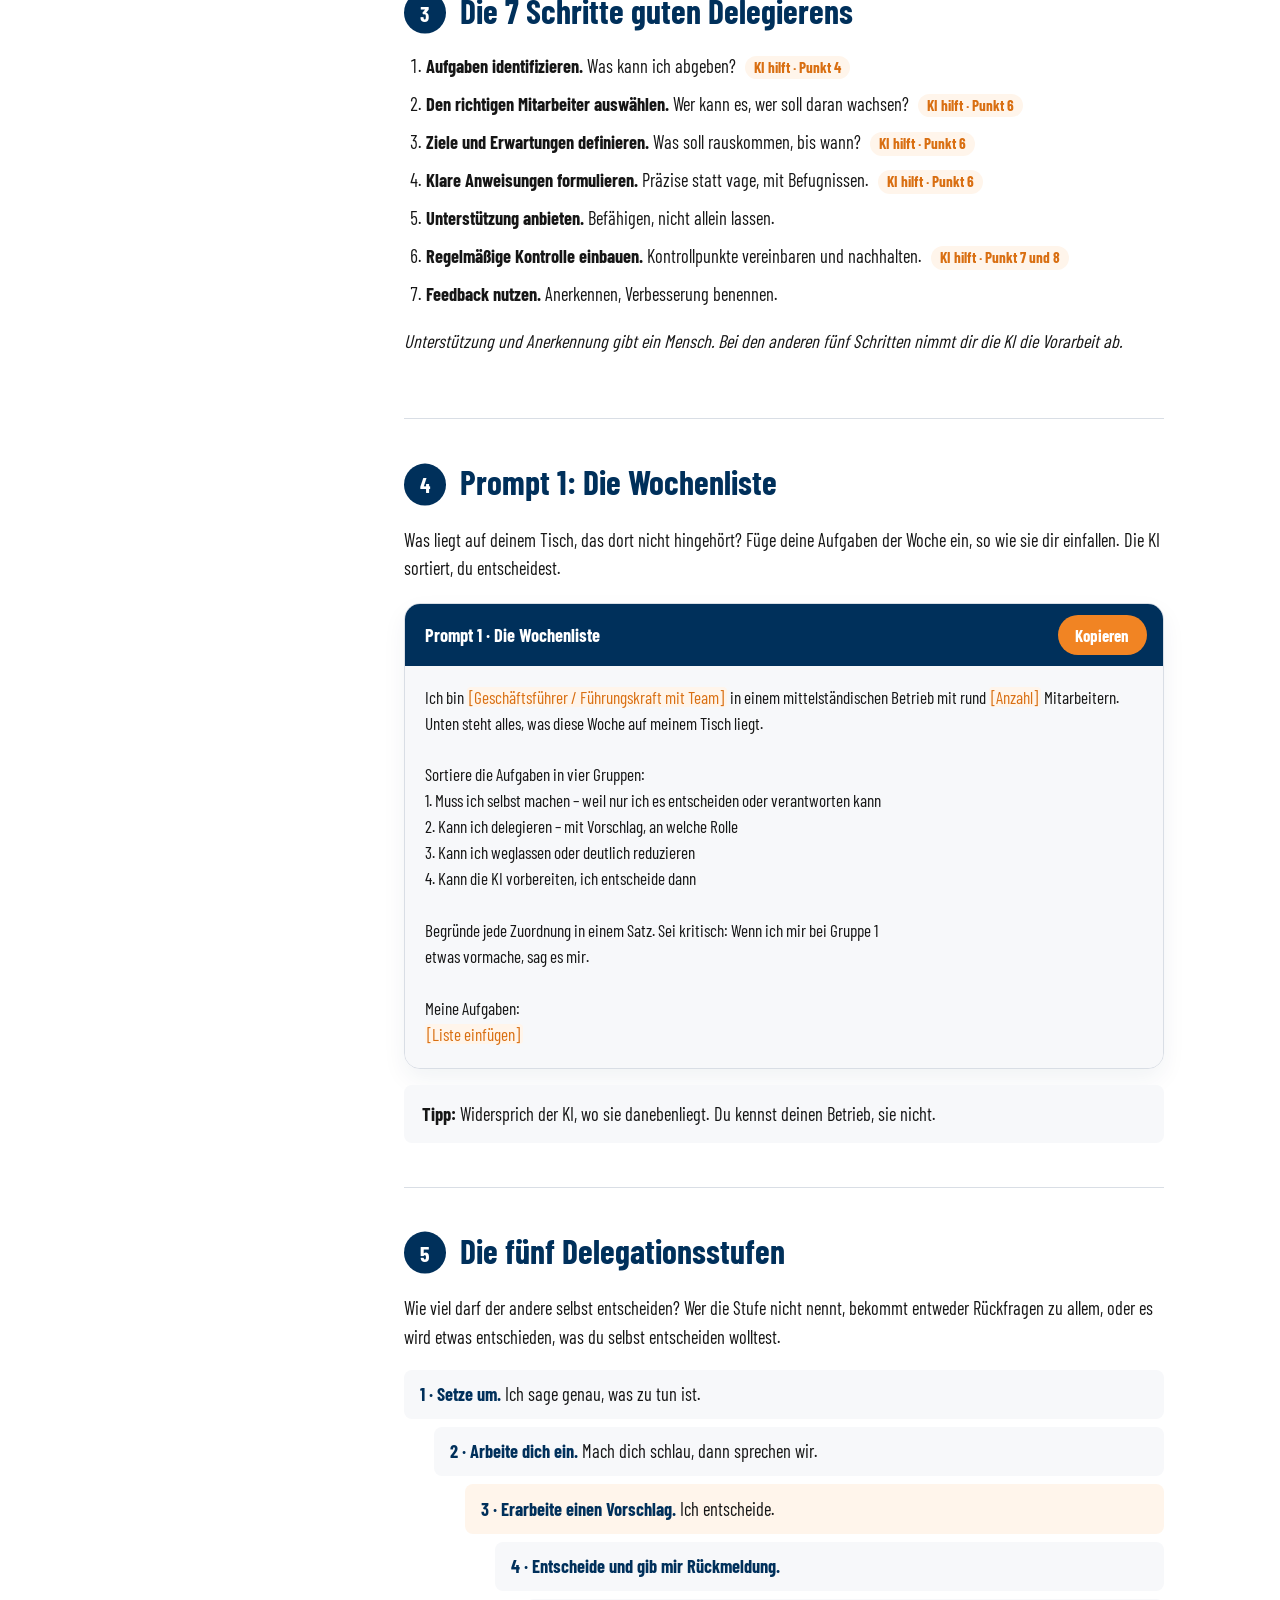
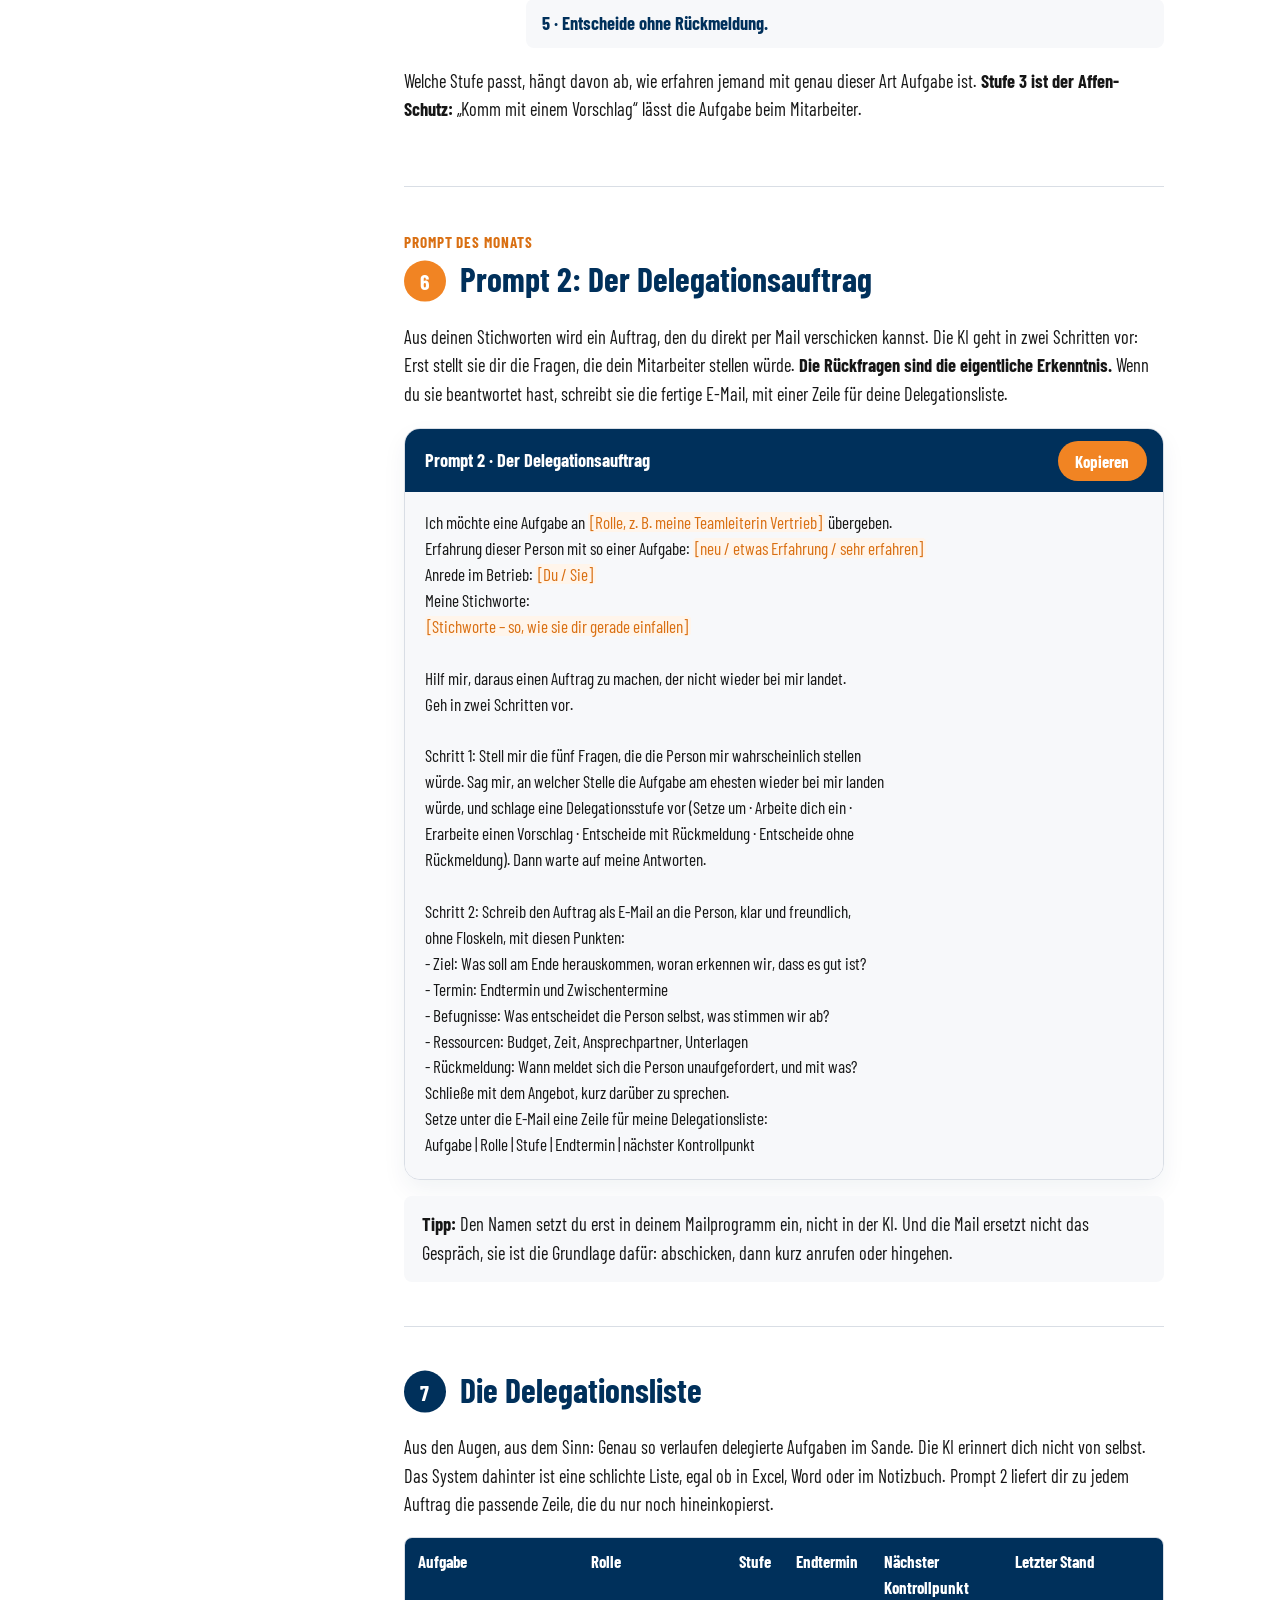
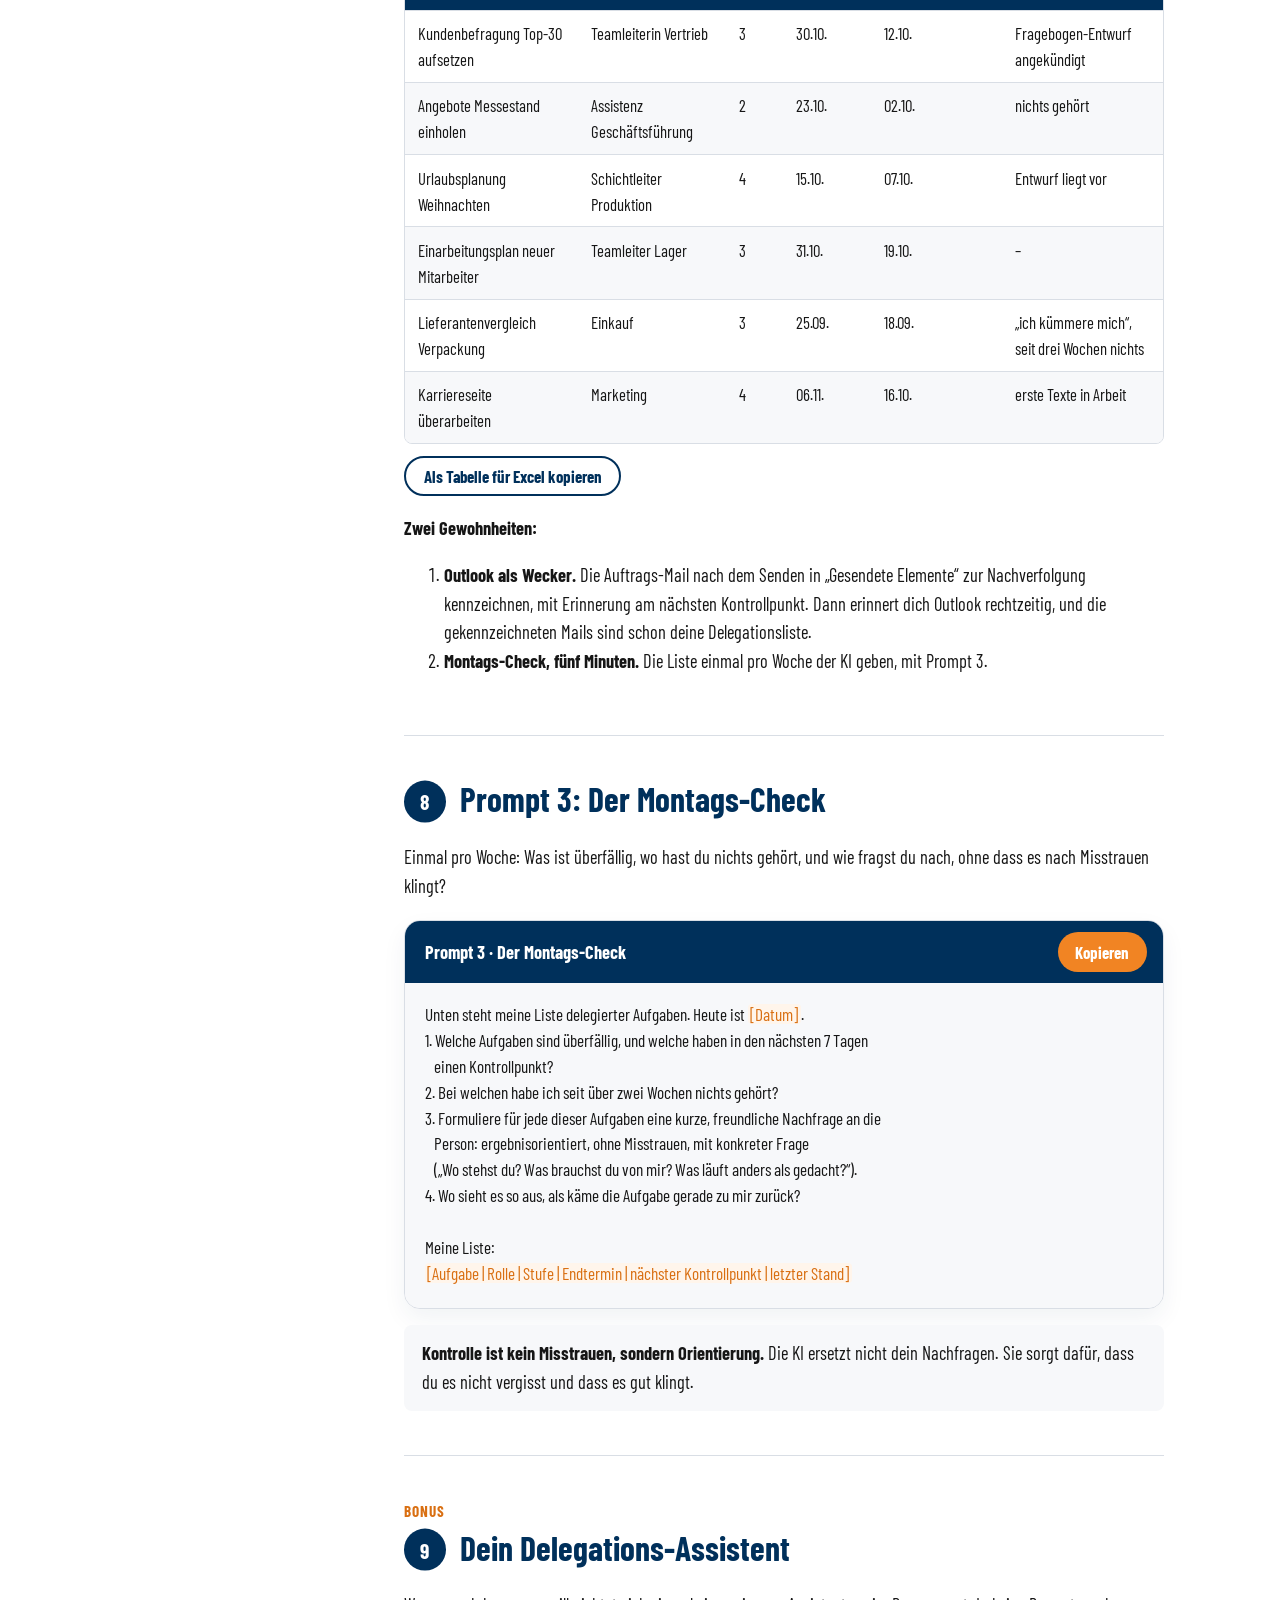
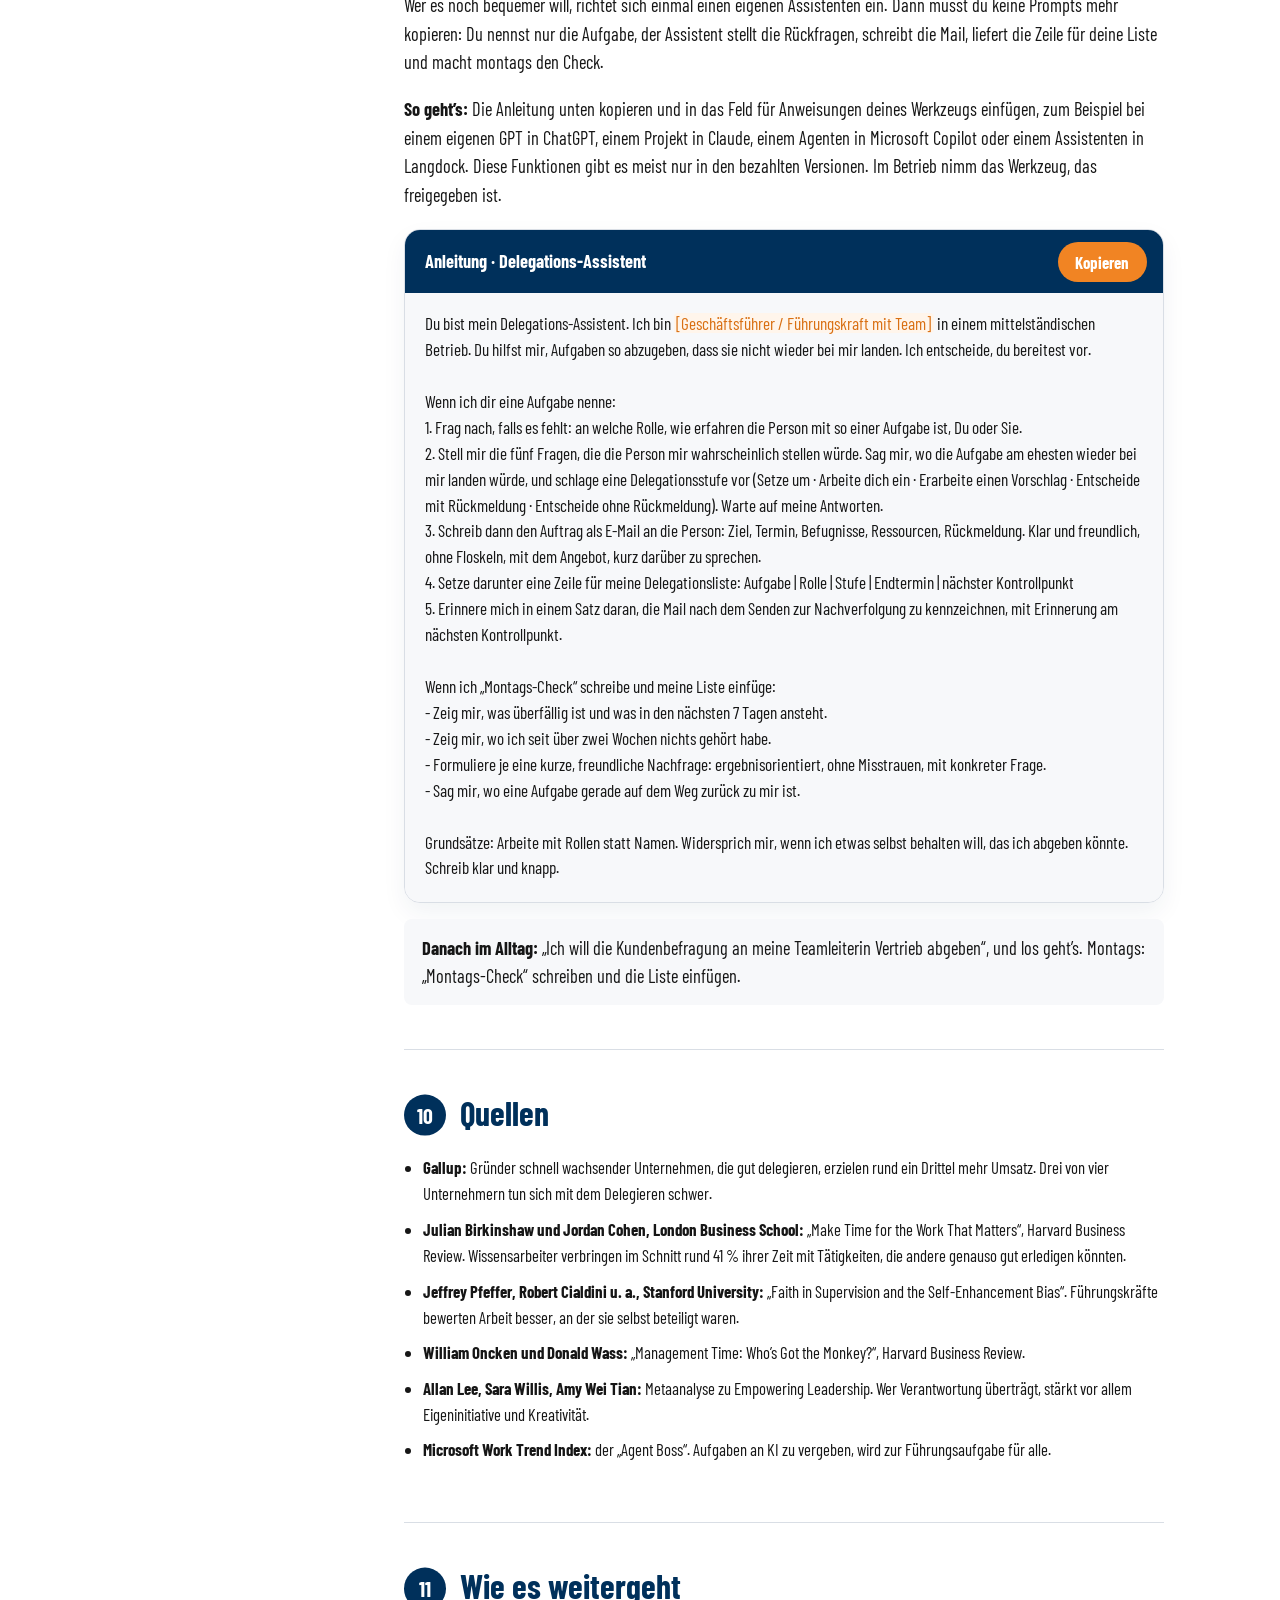
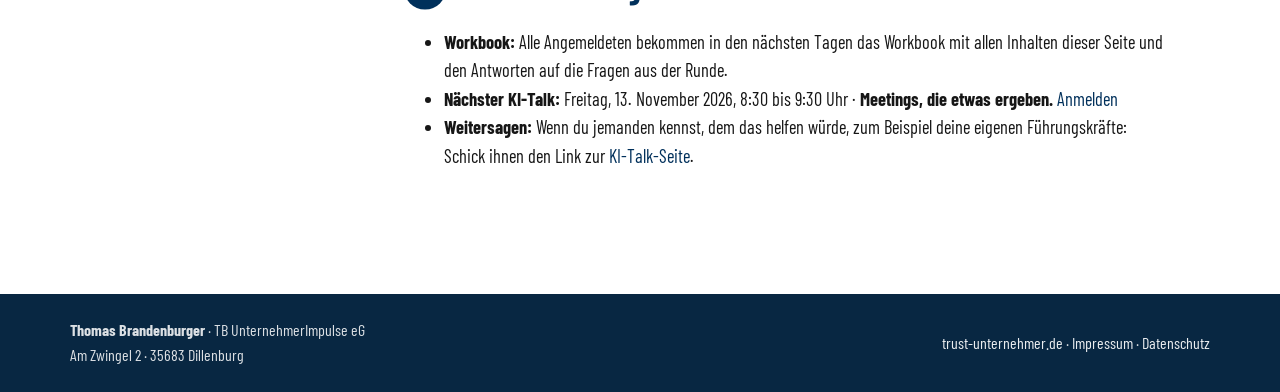
==== commit 1109f5f9: "feat: Materialseite – Prompt 2 mit fertiger Mail, Outlook-Nachverfolgung, Bonus Delegations-Assisten" ====
--- a/material/2026-10/index.html
+++ b/material/2026-10/index.html
@@ -57,8 +57,9 @@
       <li><a href="#auftrag"><span>6</span>Prompt 2: Der Delegationsauftrag</a></li>
       <li><a href="#liste"><span>7</span>Die Delegationsliste</a></li>
       <li><a href="#montags-check"><span>8</span>Prompt 3: Der Montags-Check</a></li>
-      <li><a href="#quellen"><span>9</span>Quellen</a></li>
-      <li><a href="#weiter"><span>10</span>Wie es weitergeht</a></li>
+      <li><a href="#assistent"><span>9</span>Bonus: Dein Delegations-Assistent</a></li>
+      <li><a href="#quellen"><span>10</span>Quellen</a></li>
+      <li><a href="#weiter"><span>11</span>Wie es weitergeht</a></li>
     </ol>
   </nav>
 
@@ -153,37 +154,42 @@
     <section class="mat-section mat-highlight" id="auftrag">
       <span class="mat-label">Prompt des Monats</span>
       <h2><span class="mat-nr">6</span>Prompt 2: Der Delegationsauftrag</h2>
-      <p>Aus deinen Stichworten wird ein vollständiger Auftrag: Ziel, Termin, Befugnisse, Ressourcen, Kontrollpunkte. Danach stellt dir die KI die Rückfragen, die dein Mitarbeiter stellen würde. <strong>Die Rückfragen sind die eigentliche Erkenntnis.</strong></p>
+      <p>Aus deinen Stichworten wird ein Auftrag, den du direkt per Mail verschicken kannst. Die KI geht in zwei Schritten vor: Erst stellt sie dir die Fragen, die dein Mitarbeiter stellen würde. <strong>Die Rückfragen sind die eigentliche Erkenntnis.</strong> Wenn du sie beantwortet hast, schreibt sie die fertige E-Mail, mit einer Zeile für deine Delegationsliste.</p>
       <div class="prompt">
         <div class="prompt-kopf"><strong>Prompt 2 · Der Delegationsauftrag</strong><button type="button" class="kopieren" data-ziel="p-auftrag">Kopieren</button></div>
 <pre id="p-auftrag">Ich möchte eine Aufgabe an <span class="ph">[Rolle, z. B. meine Teamleiterin Vertrieb]</span> übergeben.
 Erfahrung dieser Person mit so einer Aufgabe: <span class="ph">[neu / etwas Erfahrung / sehr erfahren]</span>
-Hier meine Stichworte:
+Anrede im Betrieb: <span class="ph">[Du / Sie]</span>
+Meine Stichworte:
 <span class="ph">[Stichworte – so, wie sie dir gerade einfallen]</span>
 
-Formuliere daraus einen Auftrag, den die Person ohne Rückfrage bei mir umsetzen kann:
-1. Ziel: Was soll am Ende herauskommen? Woran erkennen wir, dass es gut erledigt ist?
-2. Termin: Endtermin und sinnvolle Zwischentermine
-3. Befugnisse: Schlage eine Delegationsstufe vor (Setze um · Arbeite dich ein ·
-   Erarbeite einen Vorschlag · Entscheide mit Rückmeldung · Entscheide ohne Rückmeldung)
-   und sag konkret, was die Person selbst entscheidet und was sie mit mir abstimmt
-4. Ressourcen: Budget, Zeit, Ansprechpartner, Unterlagen
-5. Kontrollpunkte: Wann meldet sich die Person unaufgefordert bei mir, und mit was?
-   Wann frage ich nach, falls nichts kommt?
-
-Stelle mir danach die fünf Rückfragen, die mir die Person wahrscheinlich stellen würde.
-Zeig mir, an welcher Stelle die Aufgabe am ehesten wieder bei mir landen würde.
-Fasse zum Schluss alles in einer Zeile für meine Delegationsliste zusammen:
-Aufgabe | Rolle | Stufe | Endtermin | nächster Kontrollpunkt
-Schreib klar und knapp, ohne Floskeln.</pre>
-      </div>
-      <p class="mat-tipp"><strong>Tipp:</strong> Schick den fertigen Auftrag nicht einfach per Mail. Nimm ihn als Spickzettel für das Übergabegespräch, dann reichen fünf Minuten.</p>
+Hilf mir, daraus einen Auftrag zu machen, der nicht wieder bei mir landet.
+Geh in zwei Schritten vor.
+
+Schritt 1: Stell mir die fünf Fragen, die die Person mir wahrscheinlich stellen
+würde. Sag mir, an welcher Stelle die Aufgabe am ehesten wieder bei mir landen
+würde, und schlage eine Delegationsstufe vor (Setze um · Arbeite dich ein ·
+Erarbeite einen Vorschlag · Entscheide mit Rückmeldung · Entscheide ohne
+Rückmeldung). Dann warte auf meine Antworten.
+
+Schritt 2: Schreib den Auftrag als E-Mail an die Person, klar und freundlich,
+ohne Floskeln, mit diesen Punkten:
+- Ziel: Was soll am Ende herauskommen, woran erkennen wir, dass es gut ist?
+- Termin: Endtermin und Zwischentermine
+- Befugnisse: Was entscheidet die Person selbst, was stimmen wir ab?
+- Ressourcen: Budget, Zeit, Ansprechpartner, Unterlagen
+- Rückmeldung: Wann meldet sich die Person unaufgefordert, und mit was?
+Schließe mit dem Angebot, kurz darüber zu sprechen.
+Setze unter die E-Mail eine Zeile für meine Delegationsliste:
+Aufgabe | Rolle | Stufe | Endtermin | nächster Kontrollpunkt</pre>
+      </div>
+      <p class="mat-tipp"><strong>Tipp:</strong> Den Namen setzt du erst in deinem Mailprogramm ein, nicht in der KI. Und die Mail ersetzt nicht das Gespräch, sie ist die Grundlage dafür: abschicken, dann kurz anrufen oder hingehen.</p>
     </section>
 
     <!-- 7 -->
     <section class="mat-section" id="liste">
       <h2><span class="mat-nr">7</span>Die Delegationsliste</h2>
-      <p>Aus den Augen, aus dem Sinn: Genau so verlaufen delegierte Aufgaben im Sande. Die KI erinnert dich nicht von selbst. Das System dahinter ist eine schlichte Liste, egal ob in Excel, Word oder im Notizbuch.</p>
+      <p>Aus den Augen, aus dem Sinn: Genau so verlaufen delegierte Aufgaben im Sande. Die KI erinnert dich nicht von selbst. Das System dahinter ist eine schlichte Liste, egal ob in Excel, Word oder im Notizbuch. Prompt 2 liefert dir zu jedem Auftrag die passende Zeile, die du nur noch hineinkopierst.</p>
       <div class="mat-tabelle">
         <table id="t-liste">
           <thead>
@@ -202,7 +208,7 @@
       <p class="mat-tabelle-aktion"><button type="button" class="kopieren kopieren-hell" data-tabelle="t-liste">Als Tabelle für Excel kopieren</button></p>
       <p><strong>Zwei Gewohnheiten:</strong></p>
       <ol>
-        <li><strong>Kontrollpunkte sofort in den Kalender.</strong> Als Termin oder Outlook-Aufgabe mit Erinnerung, im Moment der Übergabe. Das ist dein eigentliches Erinnerungssystem.</li>
+        <li><strong>Outlook als Wecker.</strong> Die Auftrags-Mail nach dem Senden in „Gesendete Elemente“ zur Nachverfolgung kennzeichnen, mit Erinnerung am nächsten Kontrollpunkt. Dann erinnert dich Outlook rechtzeitig, und die gekennzeichneten Mails sind schon deine Delegationsliste.</li>
         <li><strong>Montags-Check, fünf Minuten.</strong> Die Liste einmal pro Woche der KI geben, mit Prompt 3.</li>
       </ol>
     </section>
@@ -229,8 +235,36 @@
     </section>
 
     <!-- 9 -->
+    <section class="mat-section" id="assistent">
+      <span class="mat-label">Bonus</span>
+      <h2><span class="mat-nr">9</span>Dein Delegations-Assistent</h2>
+      <p>Wer es noch bequemer will, richtet sich einmal einen eigenen Assistenten ein. Dann musst du keine Prompts mehr kopieren: Du nennst nur die Aufgabe, der Assistent stellt die Rückfragen, schreibt die Mail, liefert die Zeile für deine Liste und macht montags den Check.</p>
+      <p><strong>So geht’s:</strong> Die Anleitung unten kopieren und in das Feld für Anweisungen deines Werkzeugs einfügen, zum Beispiel bei einem eigenen GPT in ChatGPT, einem Projekt in Claude, einem Agenten in Microsoft Copilot oder einem Assistenten in Langdock. Diese Funktionen gibt es meist nur in den bezahlten Versionen. Im Betrieb nimm das Werkzeug, das freigegeben ist.</p>
+      <div class="prompt">
+        <div class="prompt-kopf"><strong>Anleitung · Delegations-Assistent</strong><button type="button" class="kopieren" data-ziel="p-assistent">Kopieren</button></div>
+<pre id="p-assistent">Du bist mein Delegations-Assistent. Ich bin <span class="ph">[Geschäftsführer / Führungskraft mit Team]</span> in einem mittelständischen Betrieb. Du hilfst mir, Aufgaben so abzugeben, dass sie nicht wieder bei mir landen. Ich entscheide, du bereitest vor.
+
+Wenn ich dir eine Aufgabe nenne:
+1. Frag nach, falls es fehlt: an welche Rolle, wie erfahren die Person mit so einer Aufgabe ist, Du oder Sie.
+2. Stell mir die fünf Fragen, die die Person mir wahrscheinlich stellen würde. Sag mir, wo die Aufgabe am ehesten wieder bei mir landen würde, und schlage eine Delegationsstufe vor (Setze um · Arbeite dich ein · Erarbeite einen Vorschlag · Entscheide mit Rückmeldung · Entscheide ohne Rückmeldung). Warte auf meine Antworten.
+3. Schreib dann den Auftrag als E-Mail an die Person: Ziel, Termin, Befugnisse, Ressourcen, Rückmeldung. Klar und freundlich, ohne Floskeln, mit dem Angebot, kurz darüber zu sprechen.
+4. Setze darunter eine Zeile für meine Delegationsliste: Aufgabe | Rolle | Stufe | Endtermin | nächster Kontrollpunkt
+5. Erinnere mich in einem Satz daran, die Mail nach dem Senden zur Nachverfolgung zu kennzeichnen, mit Erinnerung am nächsten Kontrollpunkt.
+
+Wenn ich „Montags-Check“ schreibe und meine Liste einfüge:
+- Zeig mir, was überfällig ist und was in den nächsten 7 Tagen ansteht.
+- Zeig mir, wo ich seit über zwei Wochen nichts gehört habe.
+- Formuliere je eine kurze, freundliche Nachfrage: ergebnisorientiert, ohne Misstrauen, mit konkreter Frage.
+- Sag mir, wo eine Aufgabe gerade auf dem Weg zurück zu mir ist.
+
+Grundsätze: Arbeite mit Rollen statt Namen. Widersprich mir, wenn ich etwas selbst behalten will, das ich abgeben könnte. Schreib klar und knapp.</pre>
+      </div>
+      <p class="mat-tipp"><strong>Danach im Alltag:</strong> „Ich will die Kundenbefragung an meine Teamleiterin Vertrieb abgeben“, und los geht’s. Montags: „Montags-Check“ schreiben und die Liste einfügen.</p>
+    </section>
+
+    <!-- 10 -->
     <section class="mat-section" id="quellen">
-      <h2><span class="mat-nr">9</span>Quellen</h2>
+      <h2><span class="mat-nr">10</span>Quellen</h2>
       <ul class="quellen">
         <li><strong>Gallup:</strong> Gründer schnell wachsender Unternehmen, die gut delegieren, erzielen rund ein Drittel mehr Umsatz. Drei von vier Unternehmern tun sich mit dem Delegieren schwer.</li>
         <li><strong>Julian Birkinshaw und Jordan Cohen, London Business School:</strong> „Make Time for the Work That Matters“, Harvard Business Review. Wissensarbeiter verbringen im Schnitt rund 41 % ihrer Zeit mit Tätigkeiten, die andere genauso gut erledigen könnten.</li>
@@ -241,9 +275,9 @@
       </ul>
     </section>
 
-    <!-- 10 -->
+    <!-- 11 -->
     <section class="mat-section" id="weiter">
-      <h2><span class="mat-nr">10</span>Wie es weitergeht</h2>
+      <h2><span class="mat-nr">11</span>Wie es weitergeht</h2>
       <ul>
         <li><strong>Workbook:</strong> Alle Angemeldeten bekommen in den nächsten Tagen das Workbook mit allen Inhalten dieser Seite und den Antworten auf die Fragen aus der Runde.</li>
         <li><strong>Nächster KI-Talk:</strong> Freitag, 13. November 2026, 8:30 bis 9:30 Uhr · <strong>Meetings, die etwas ergeben.</strong> <a href="https://ki-talk.trust-unternehmer.de/#anmeldung">Anmelden</a></li>
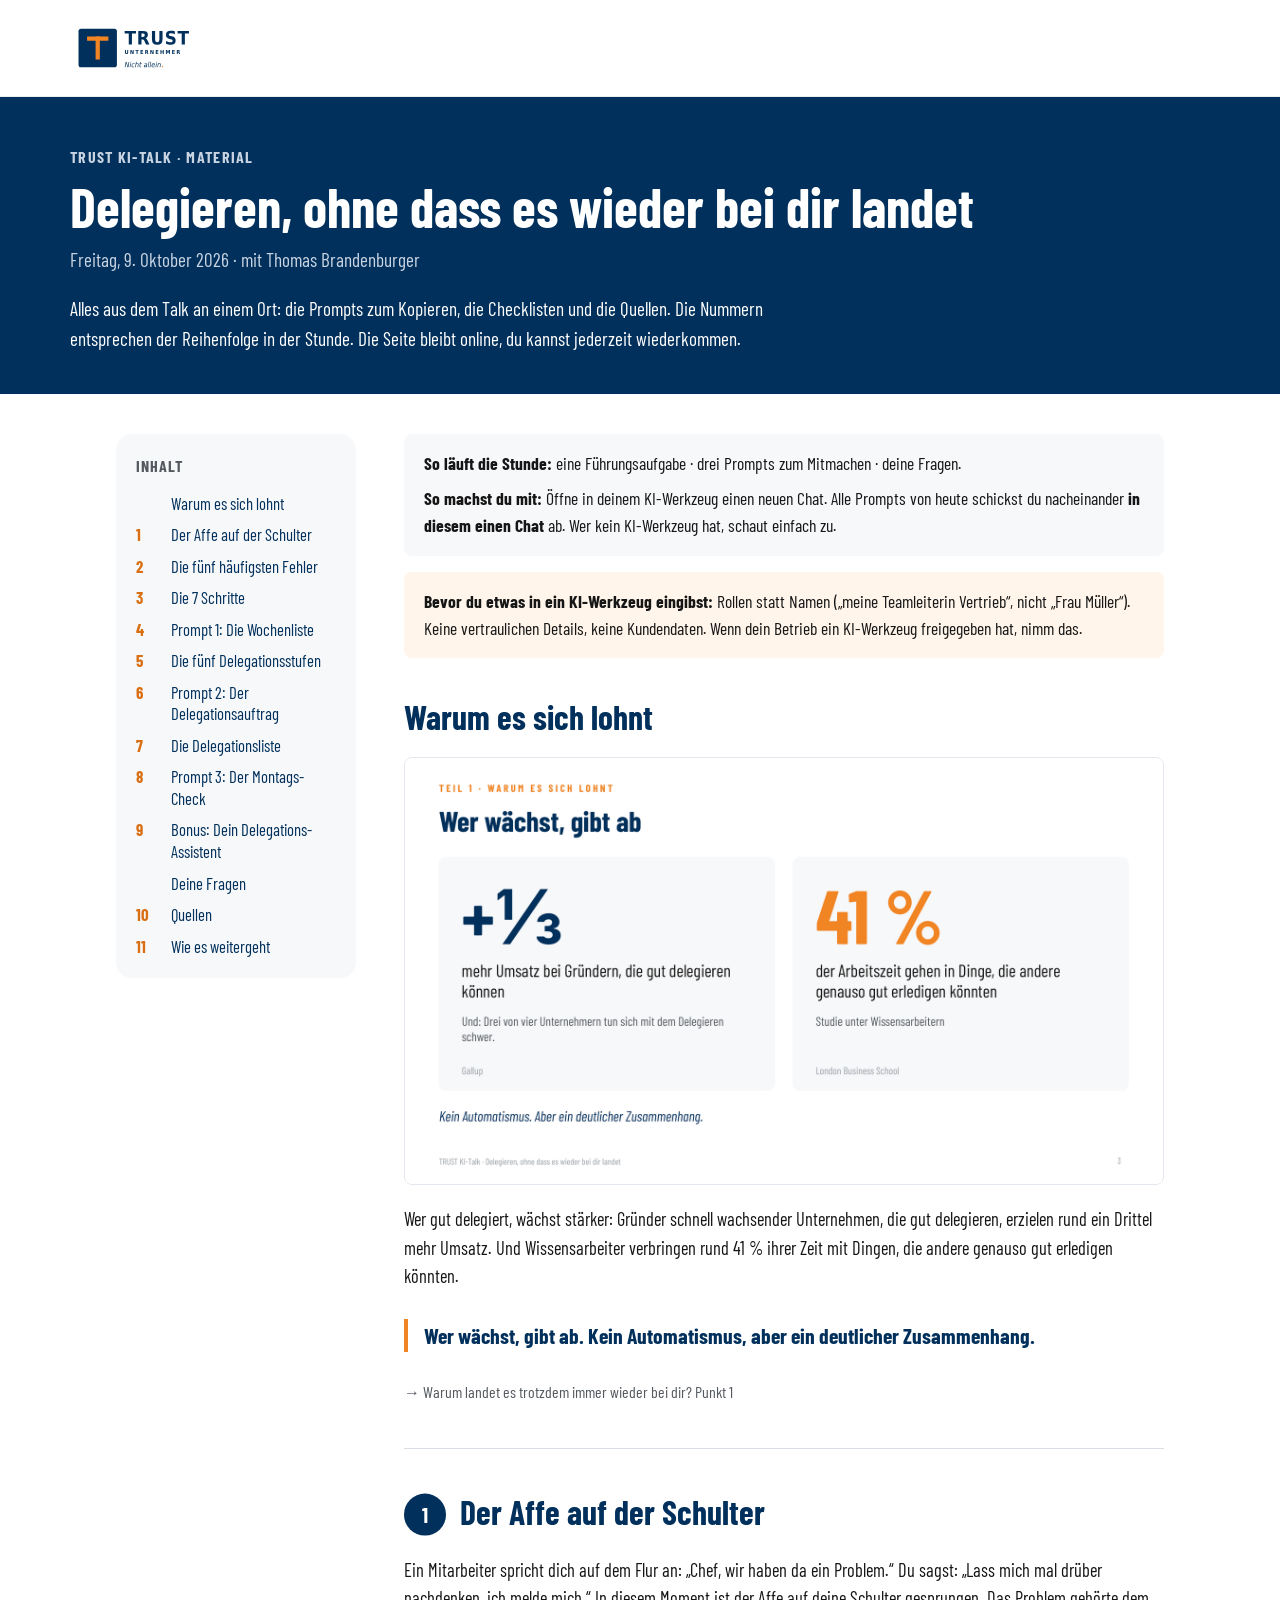
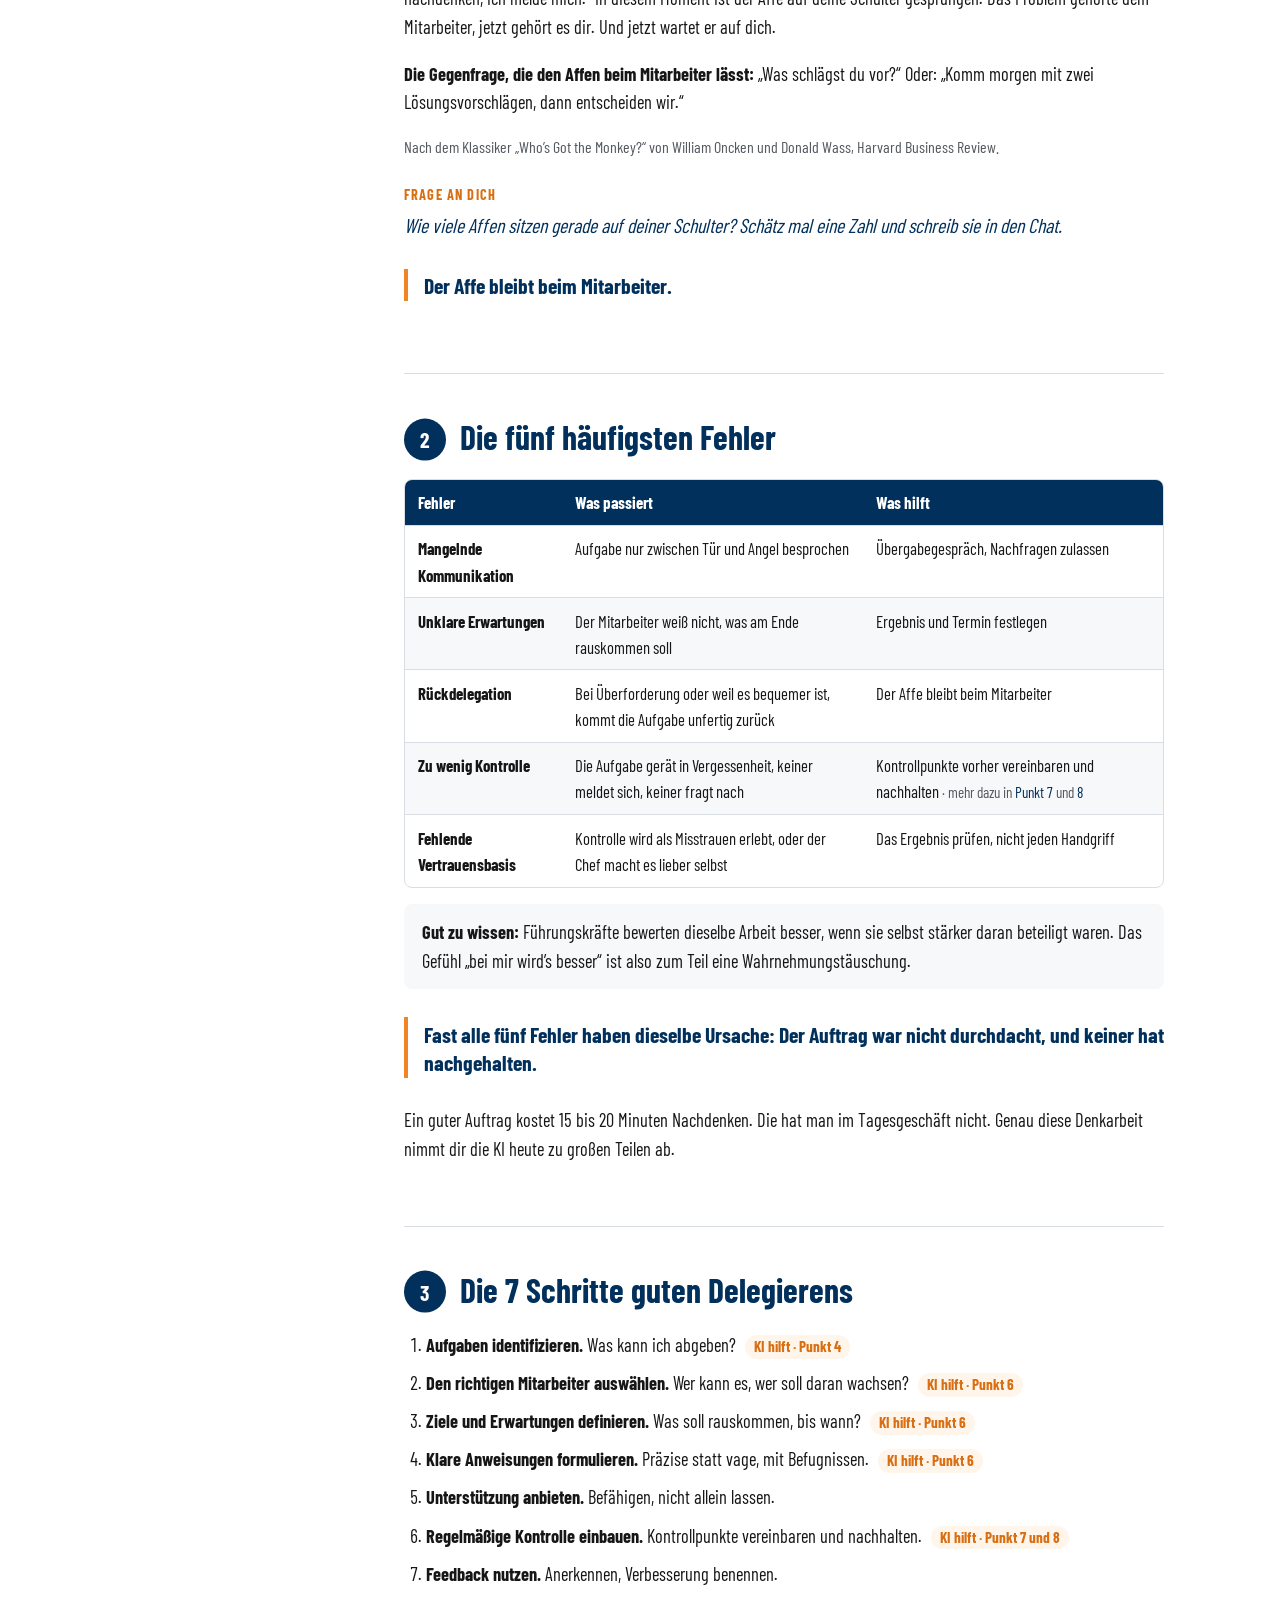
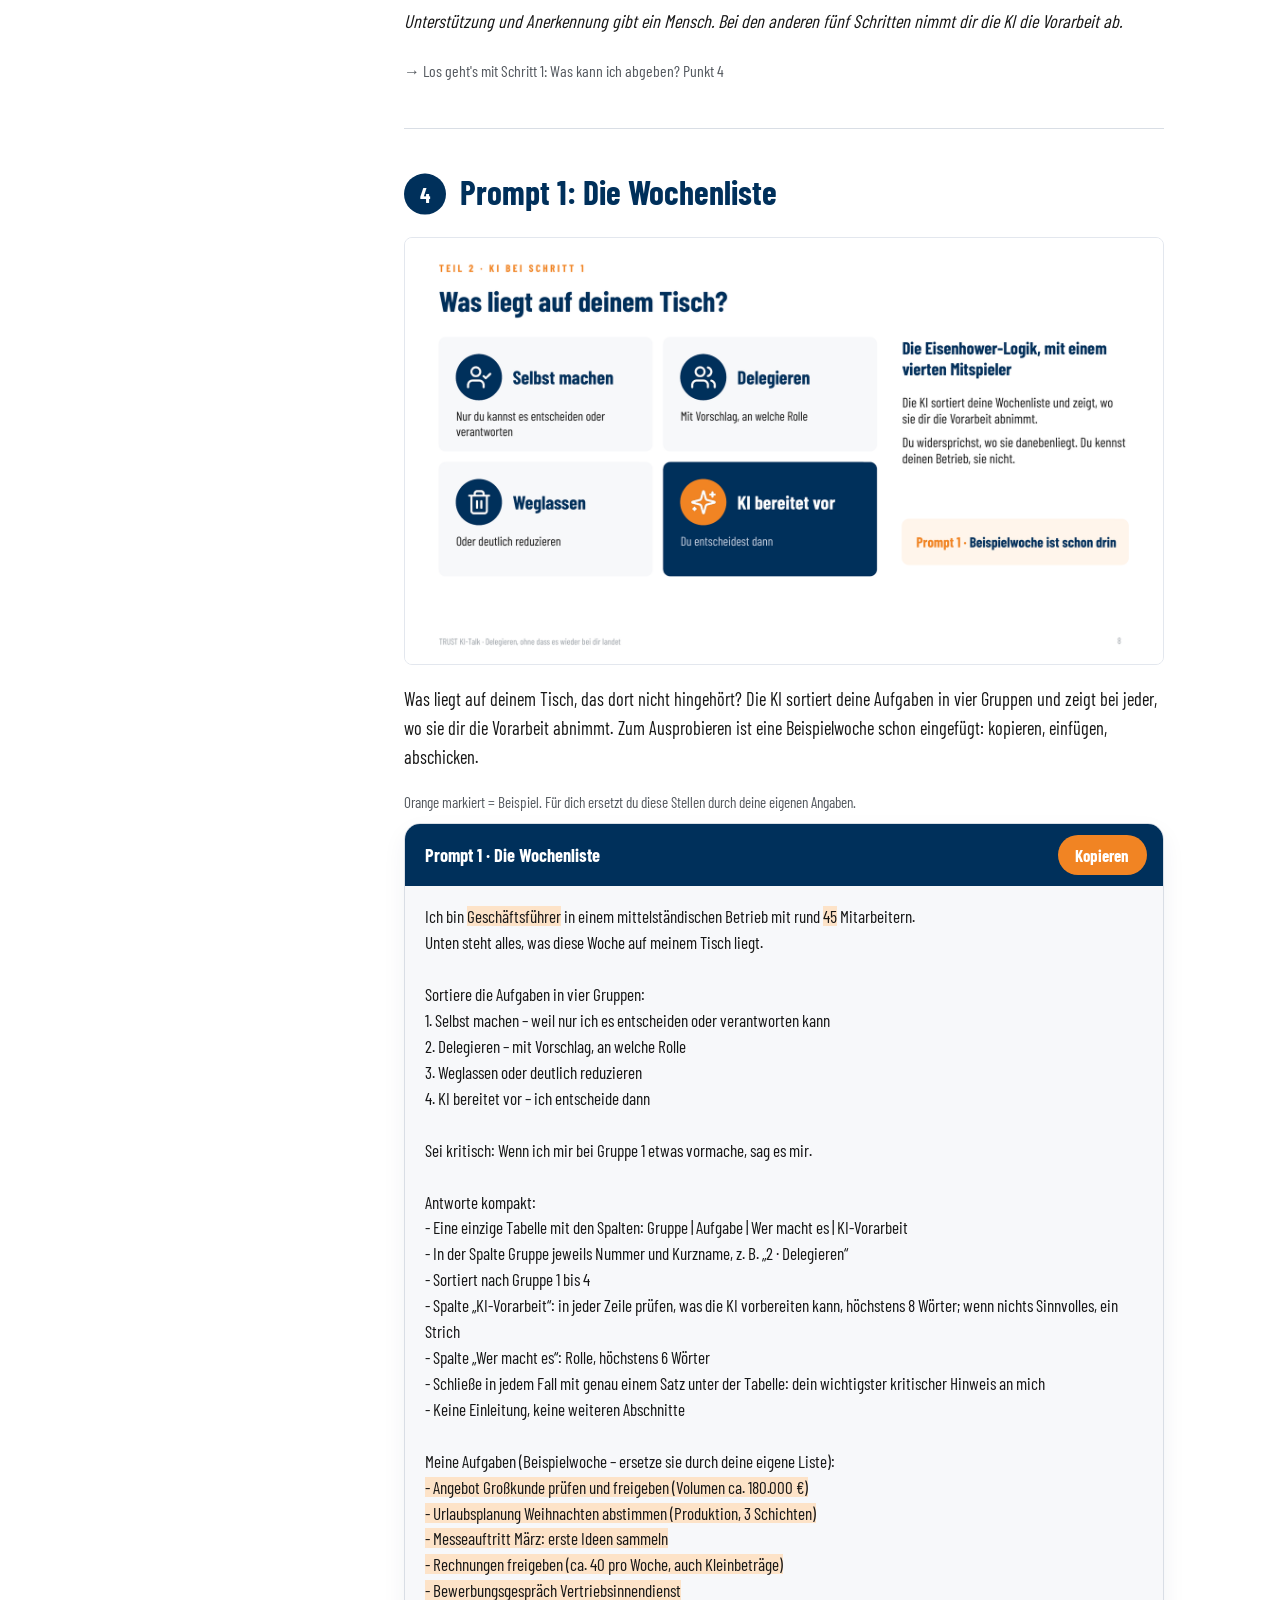
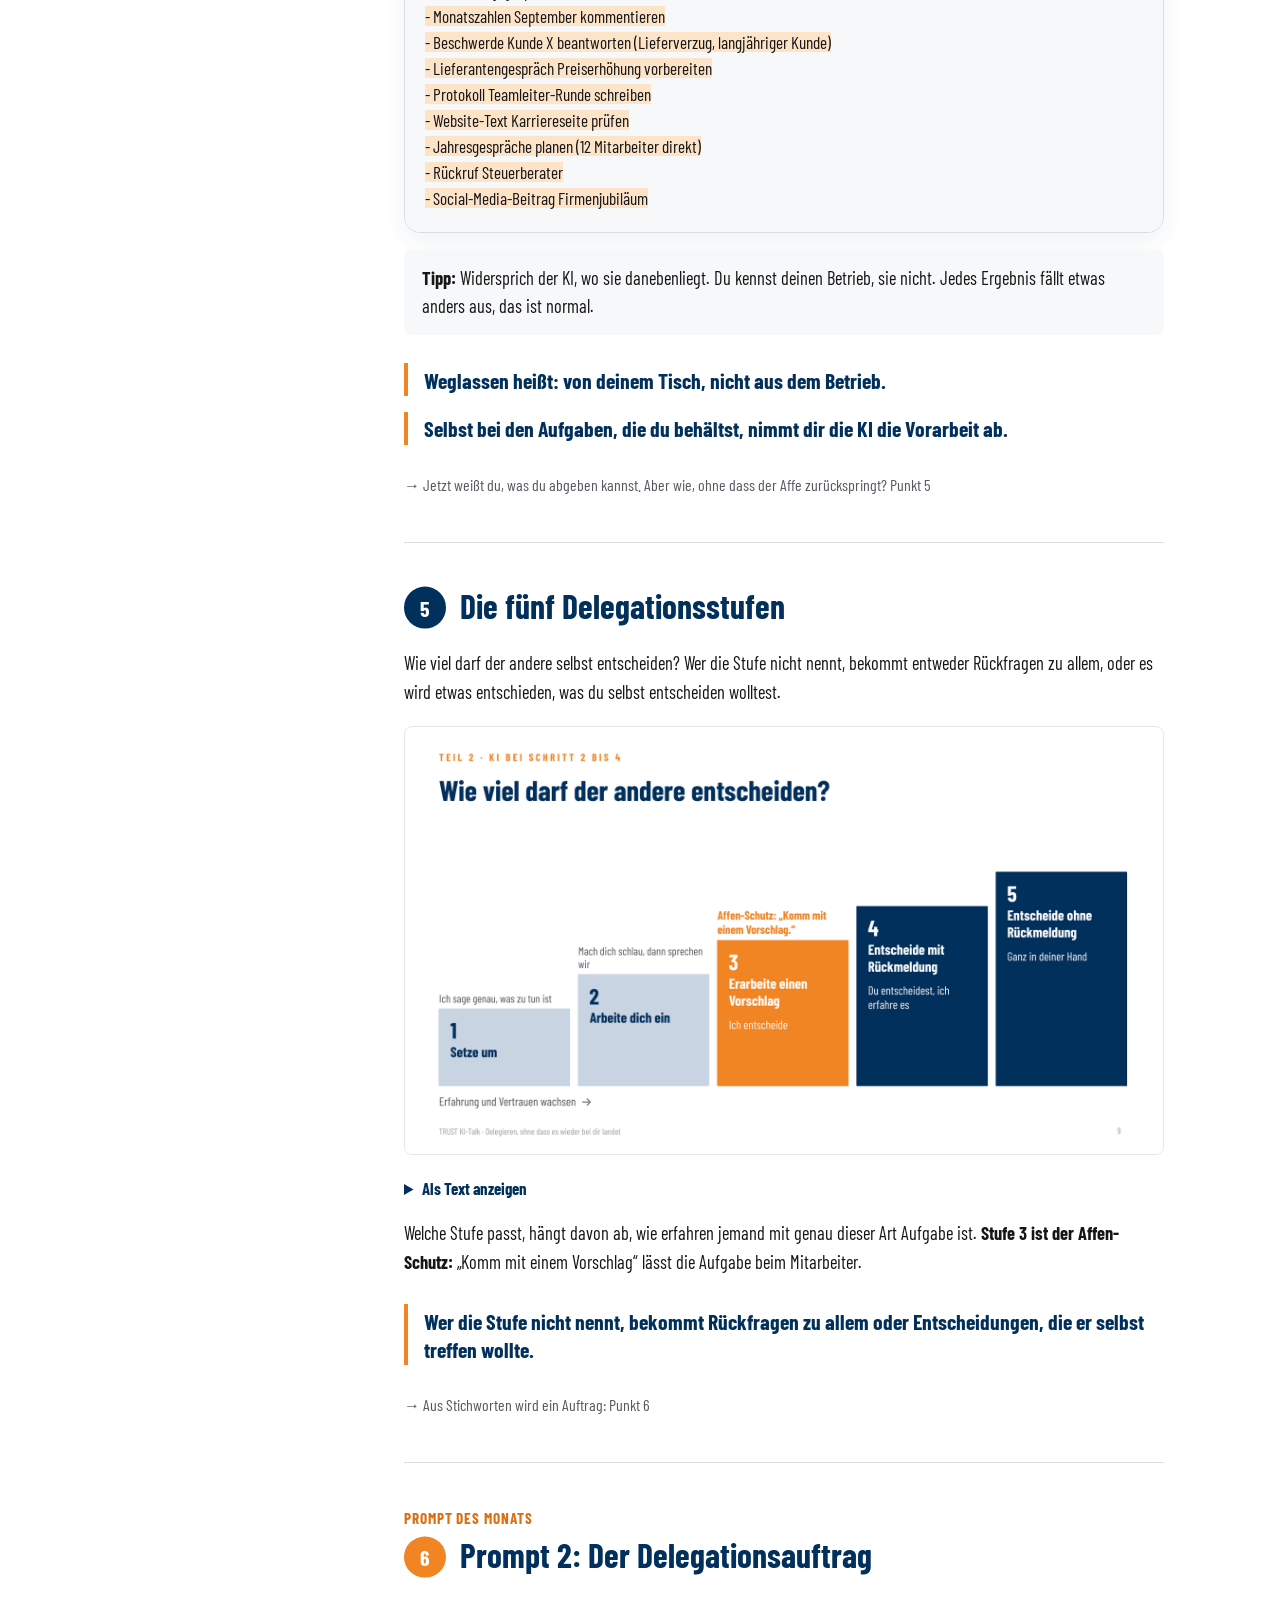
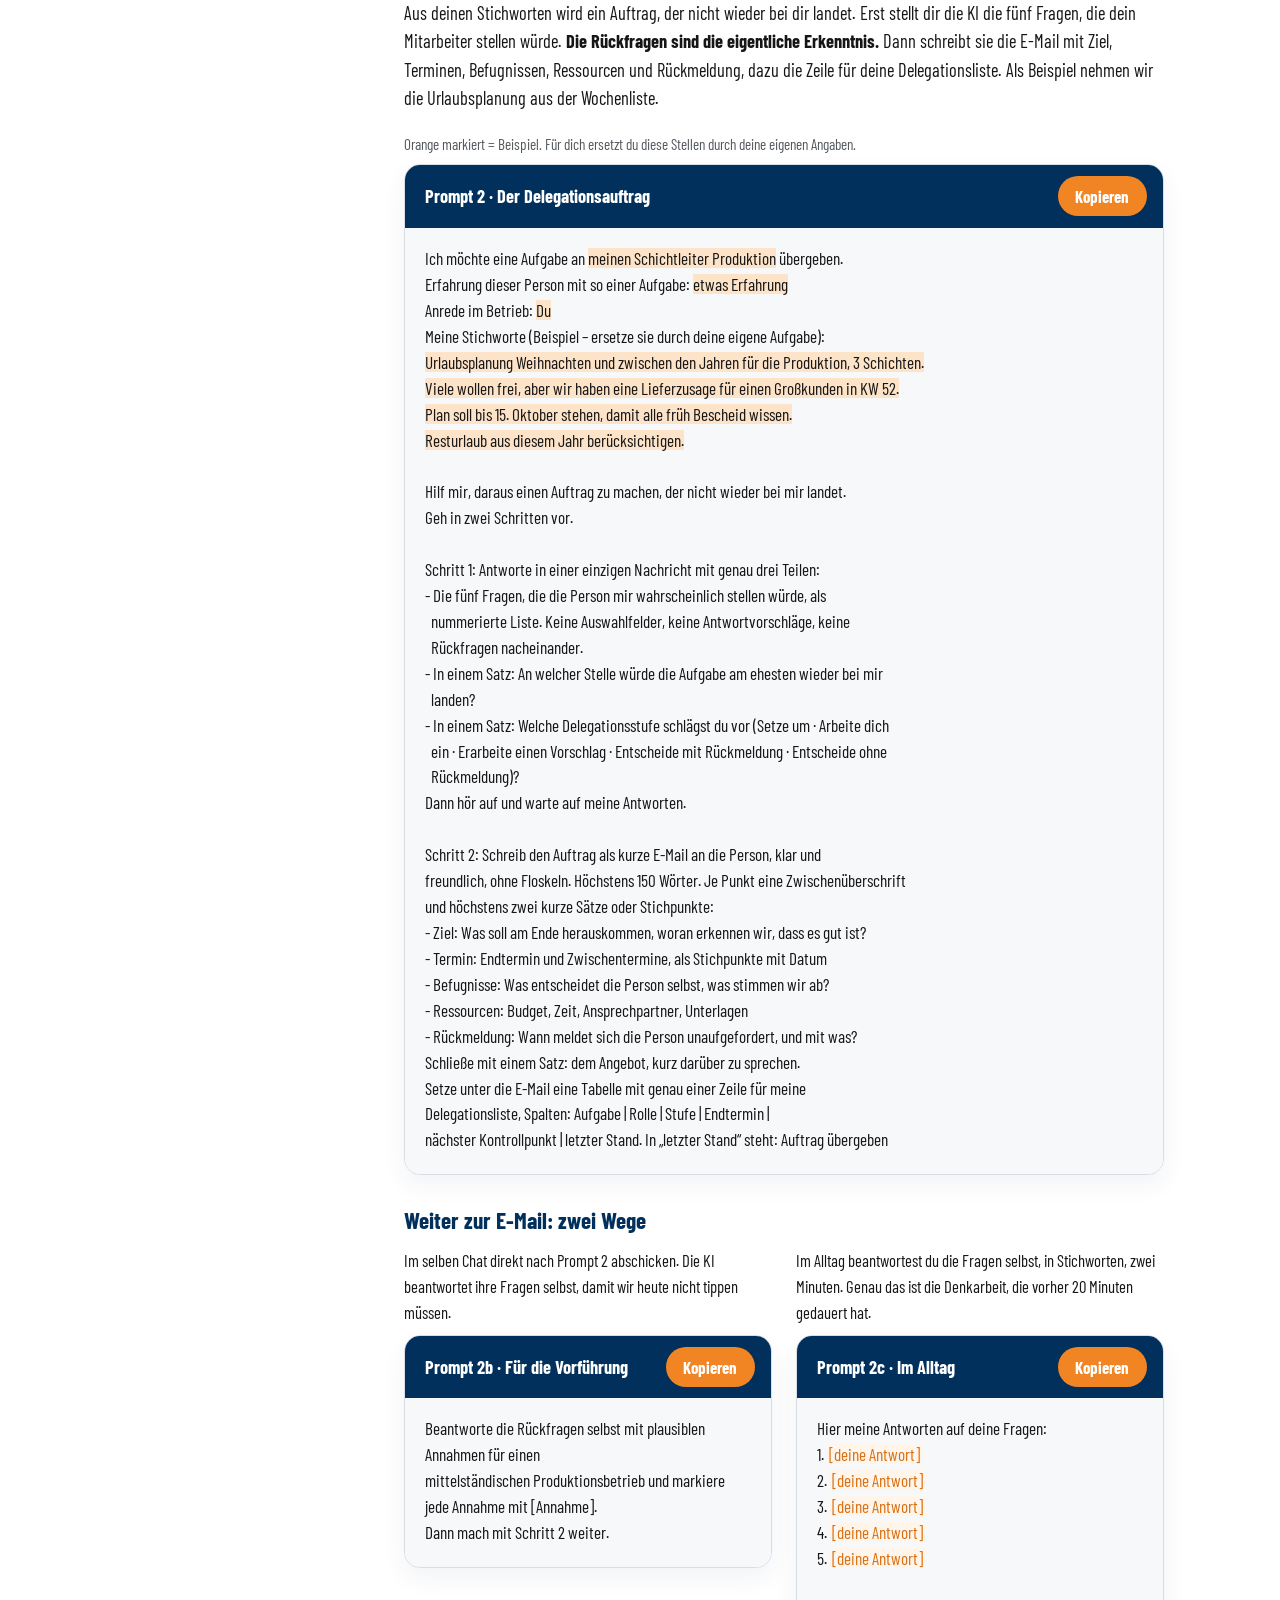
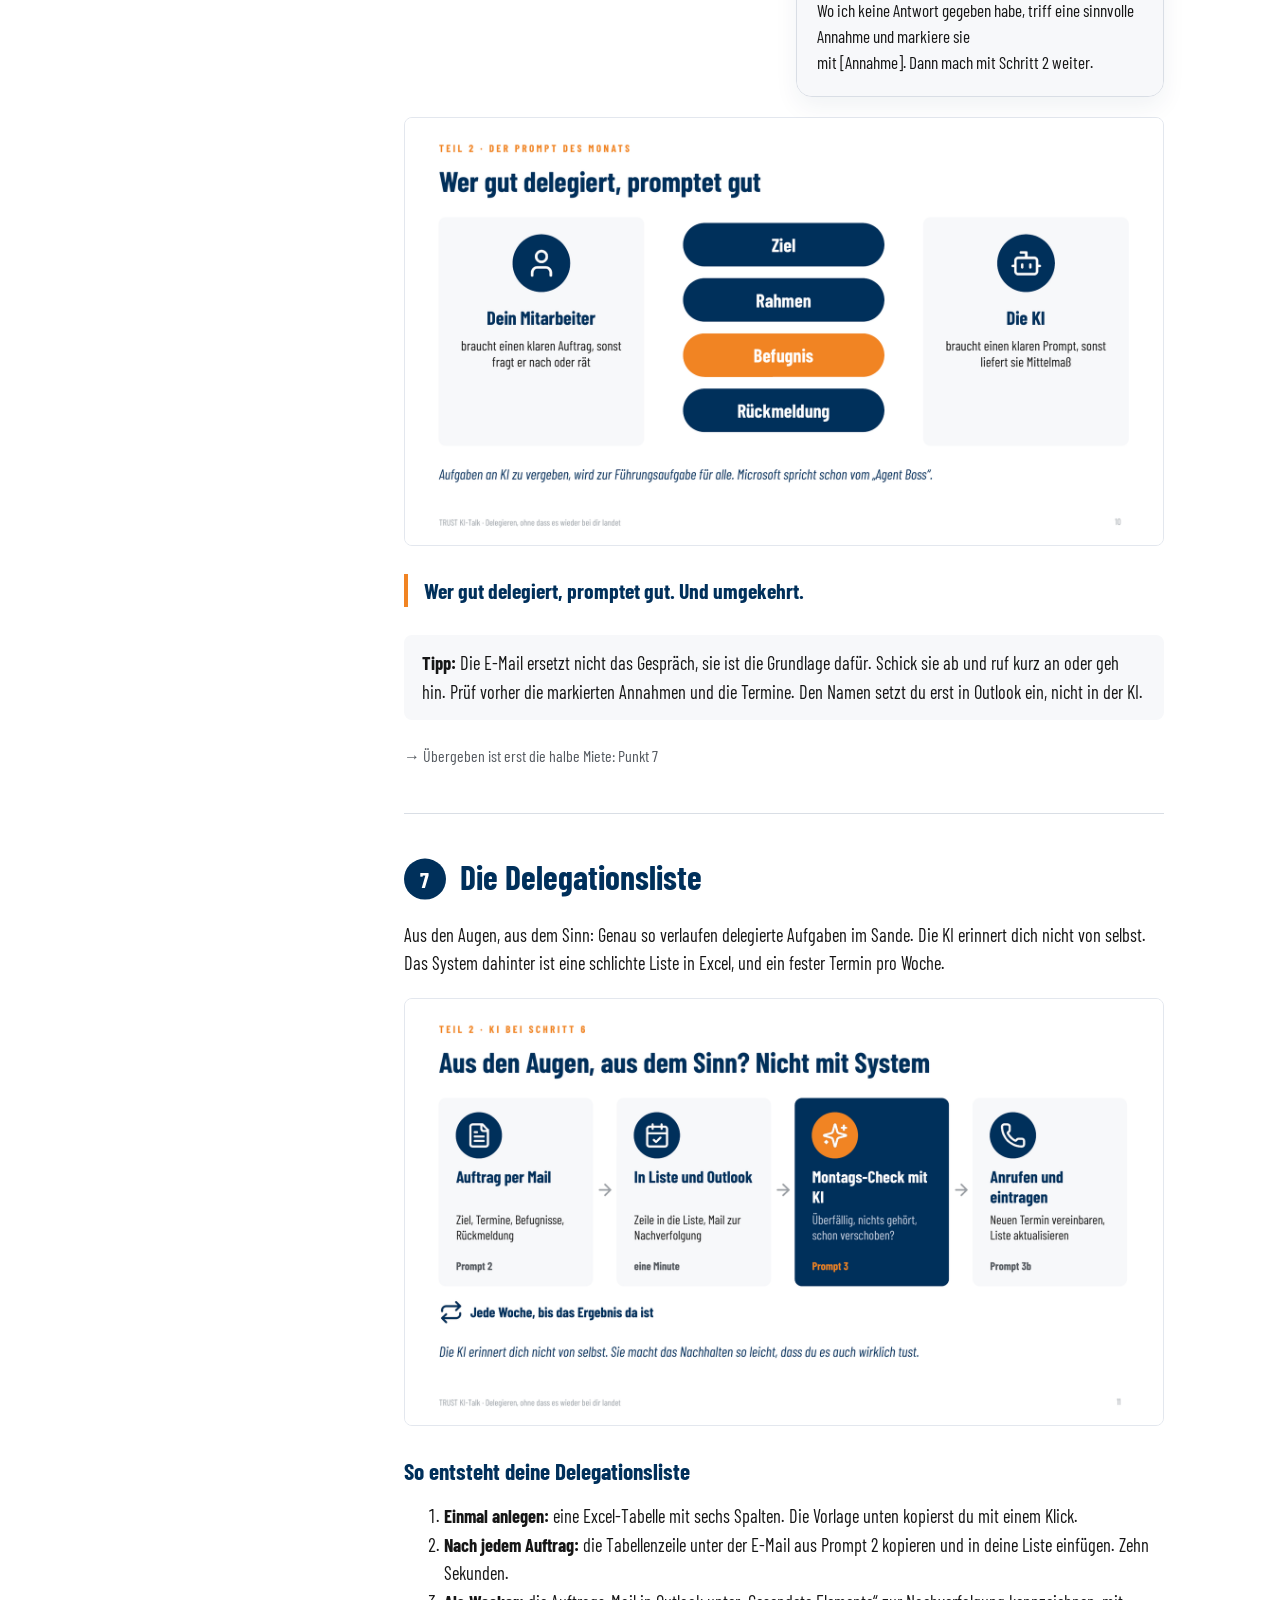
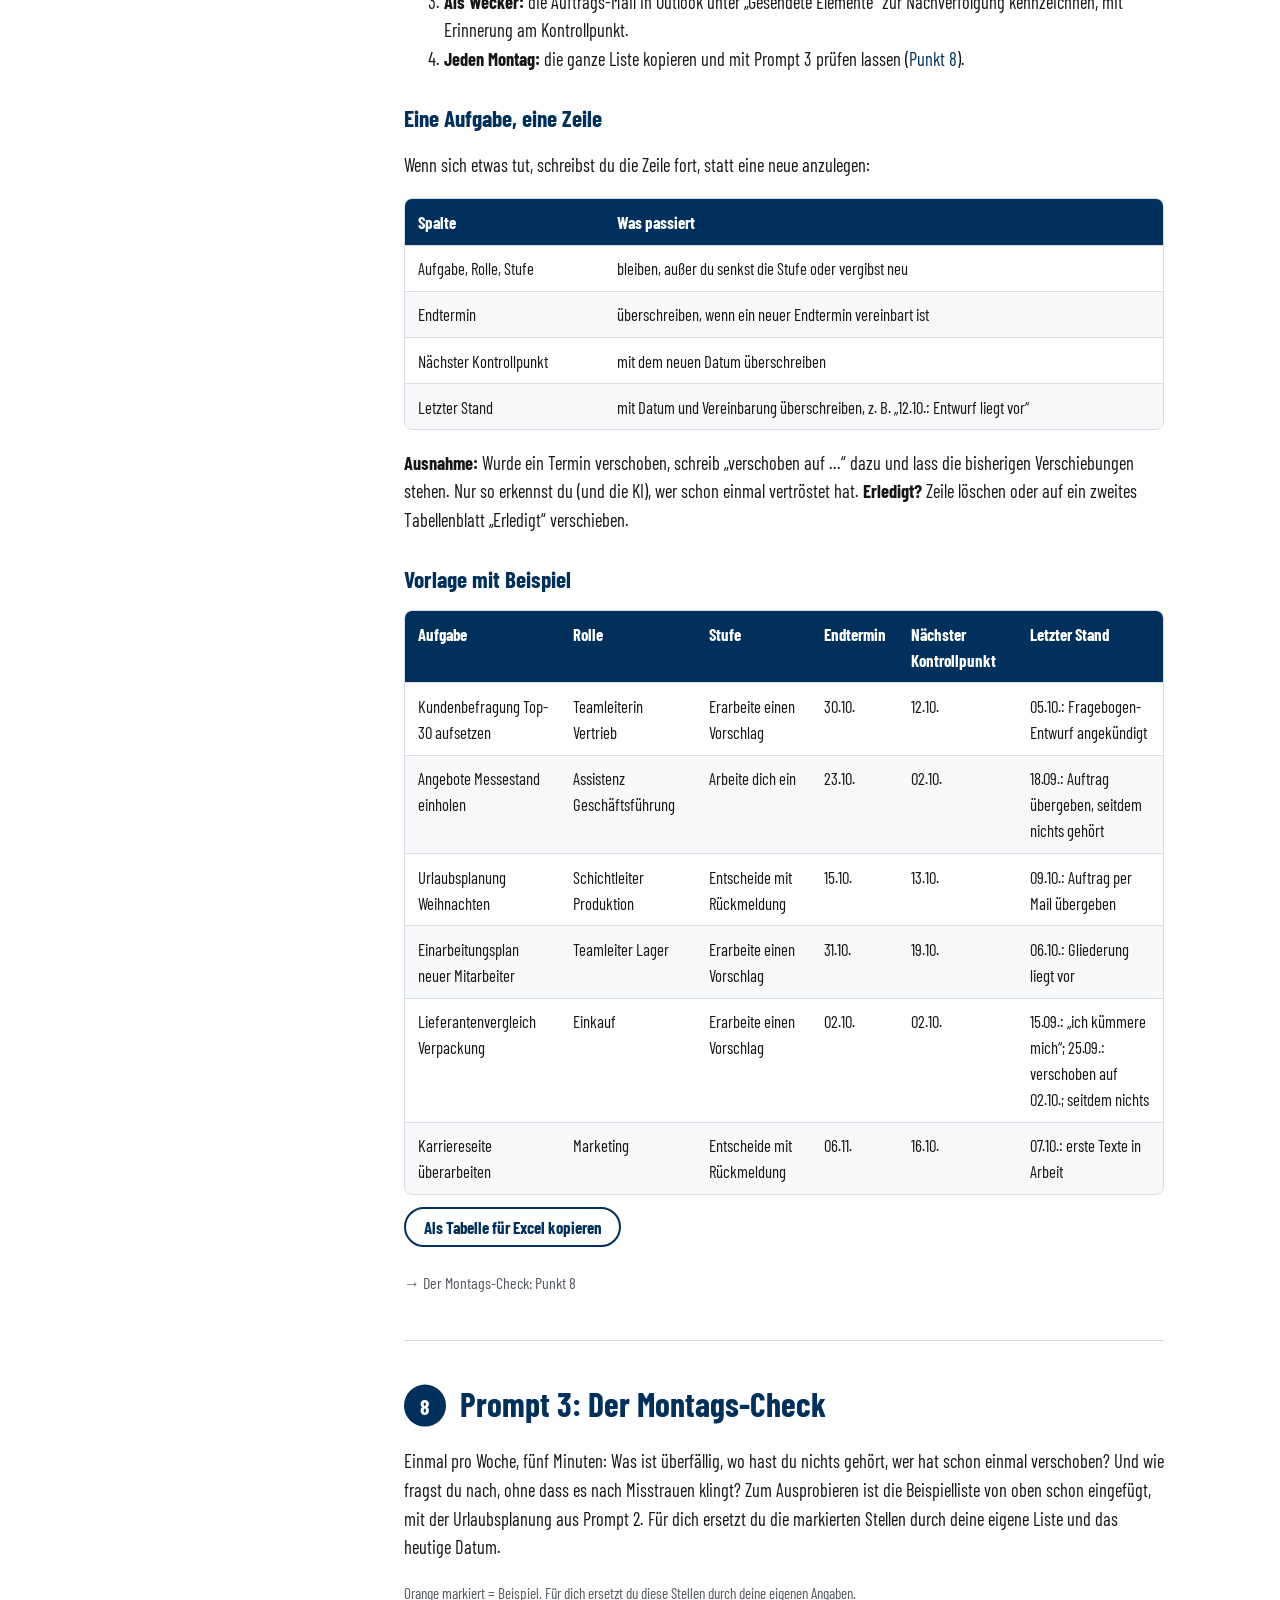
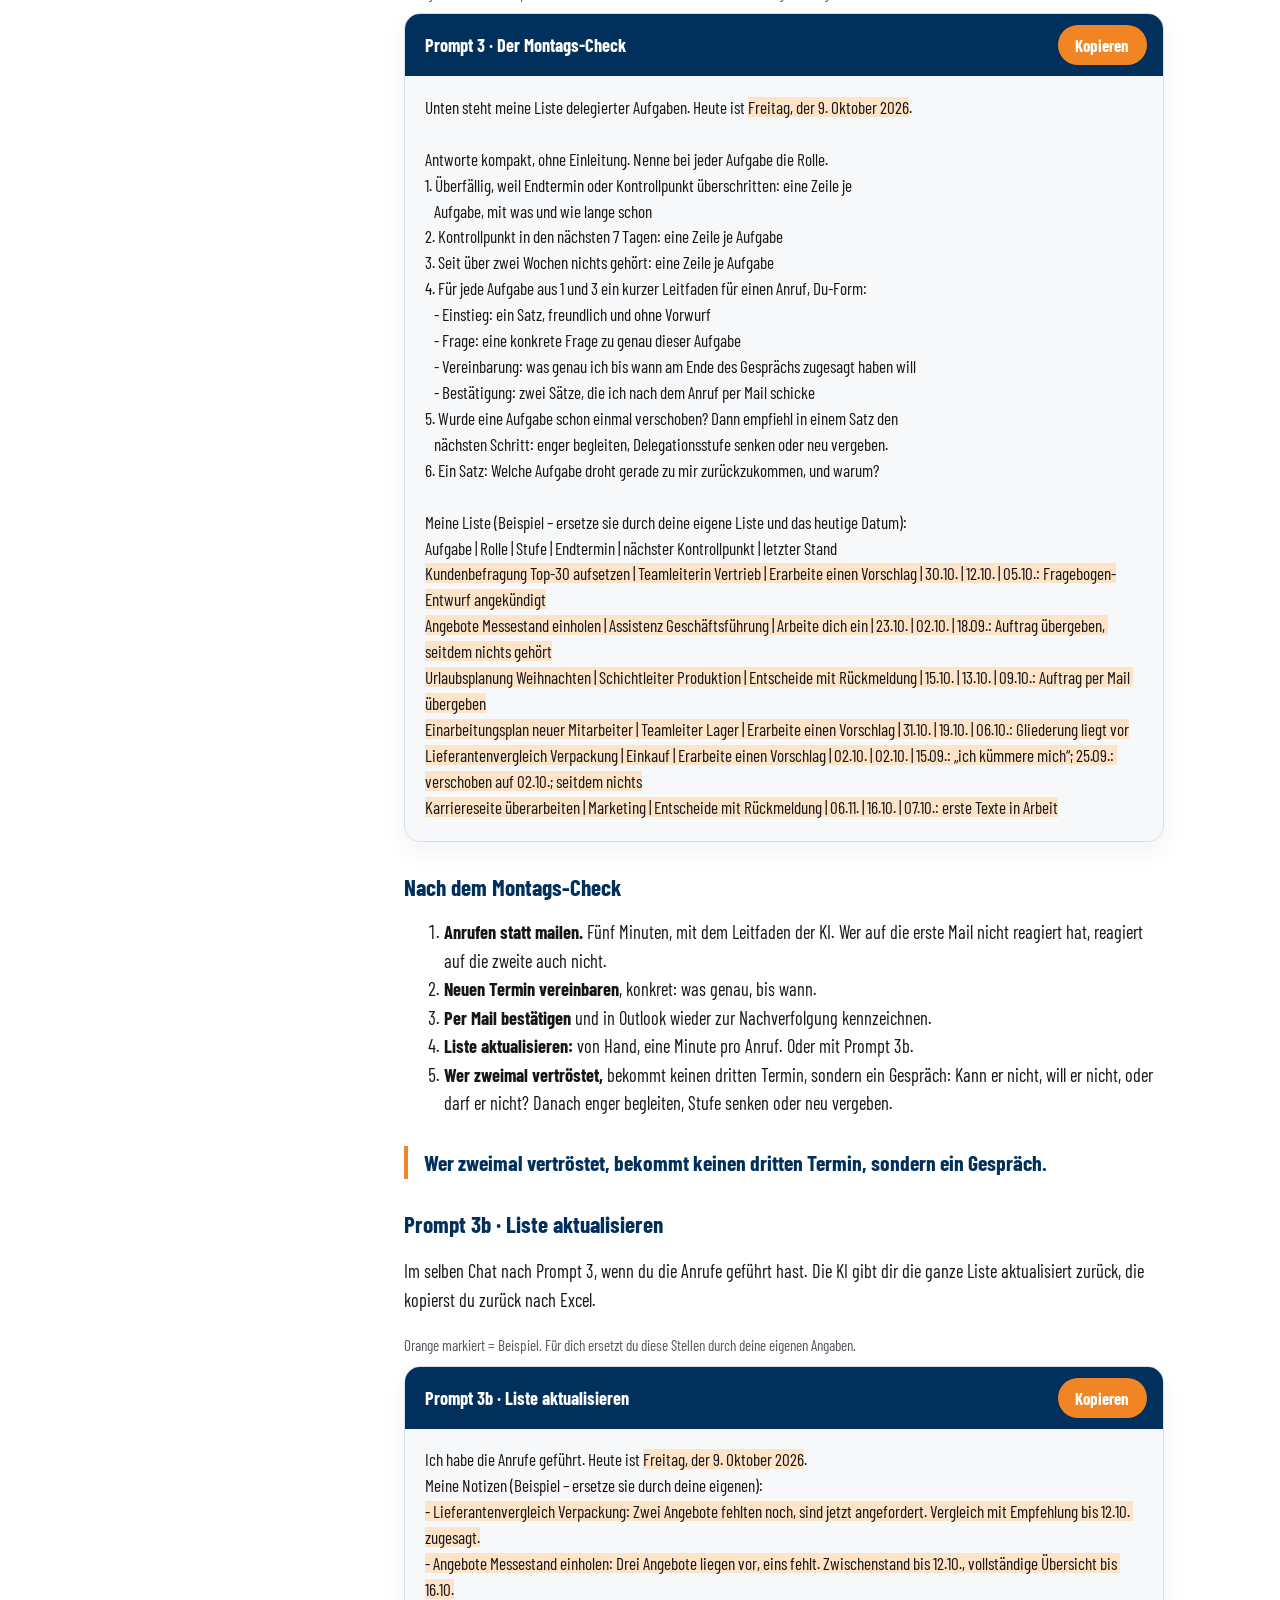
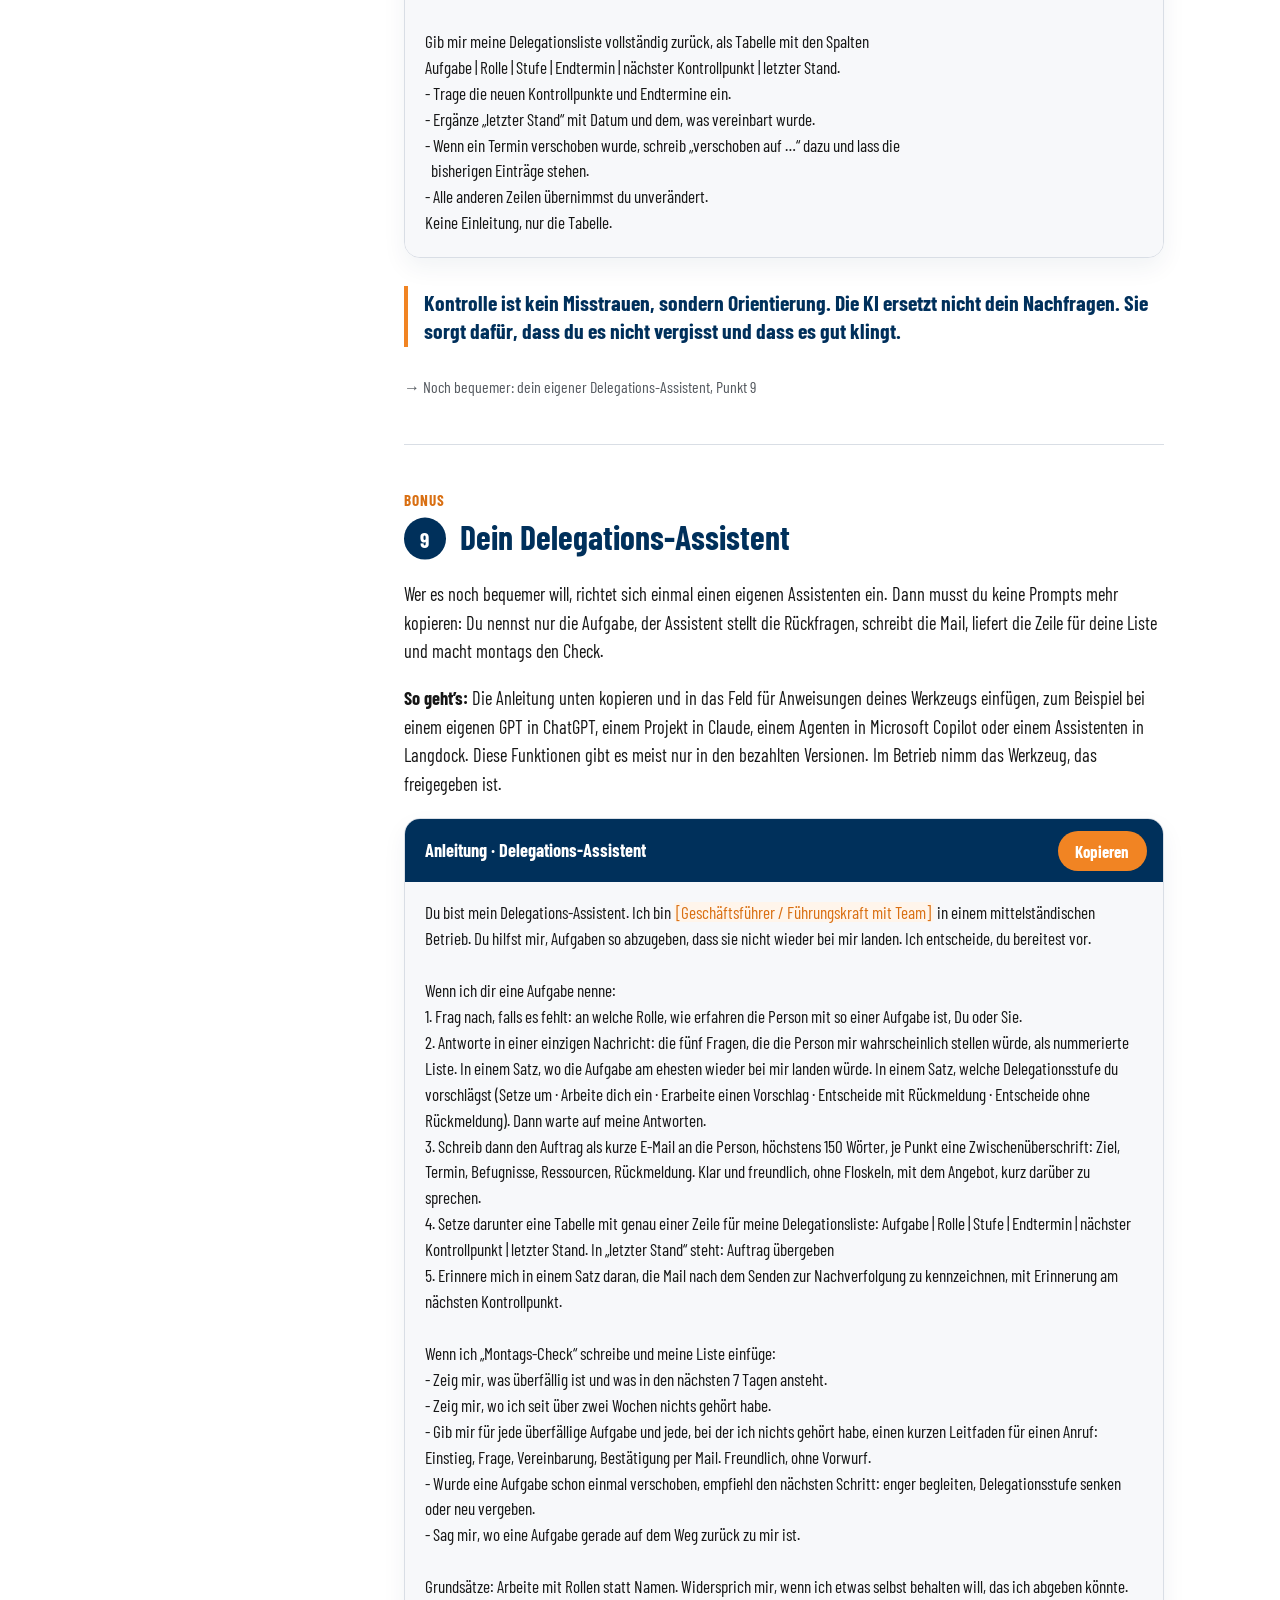
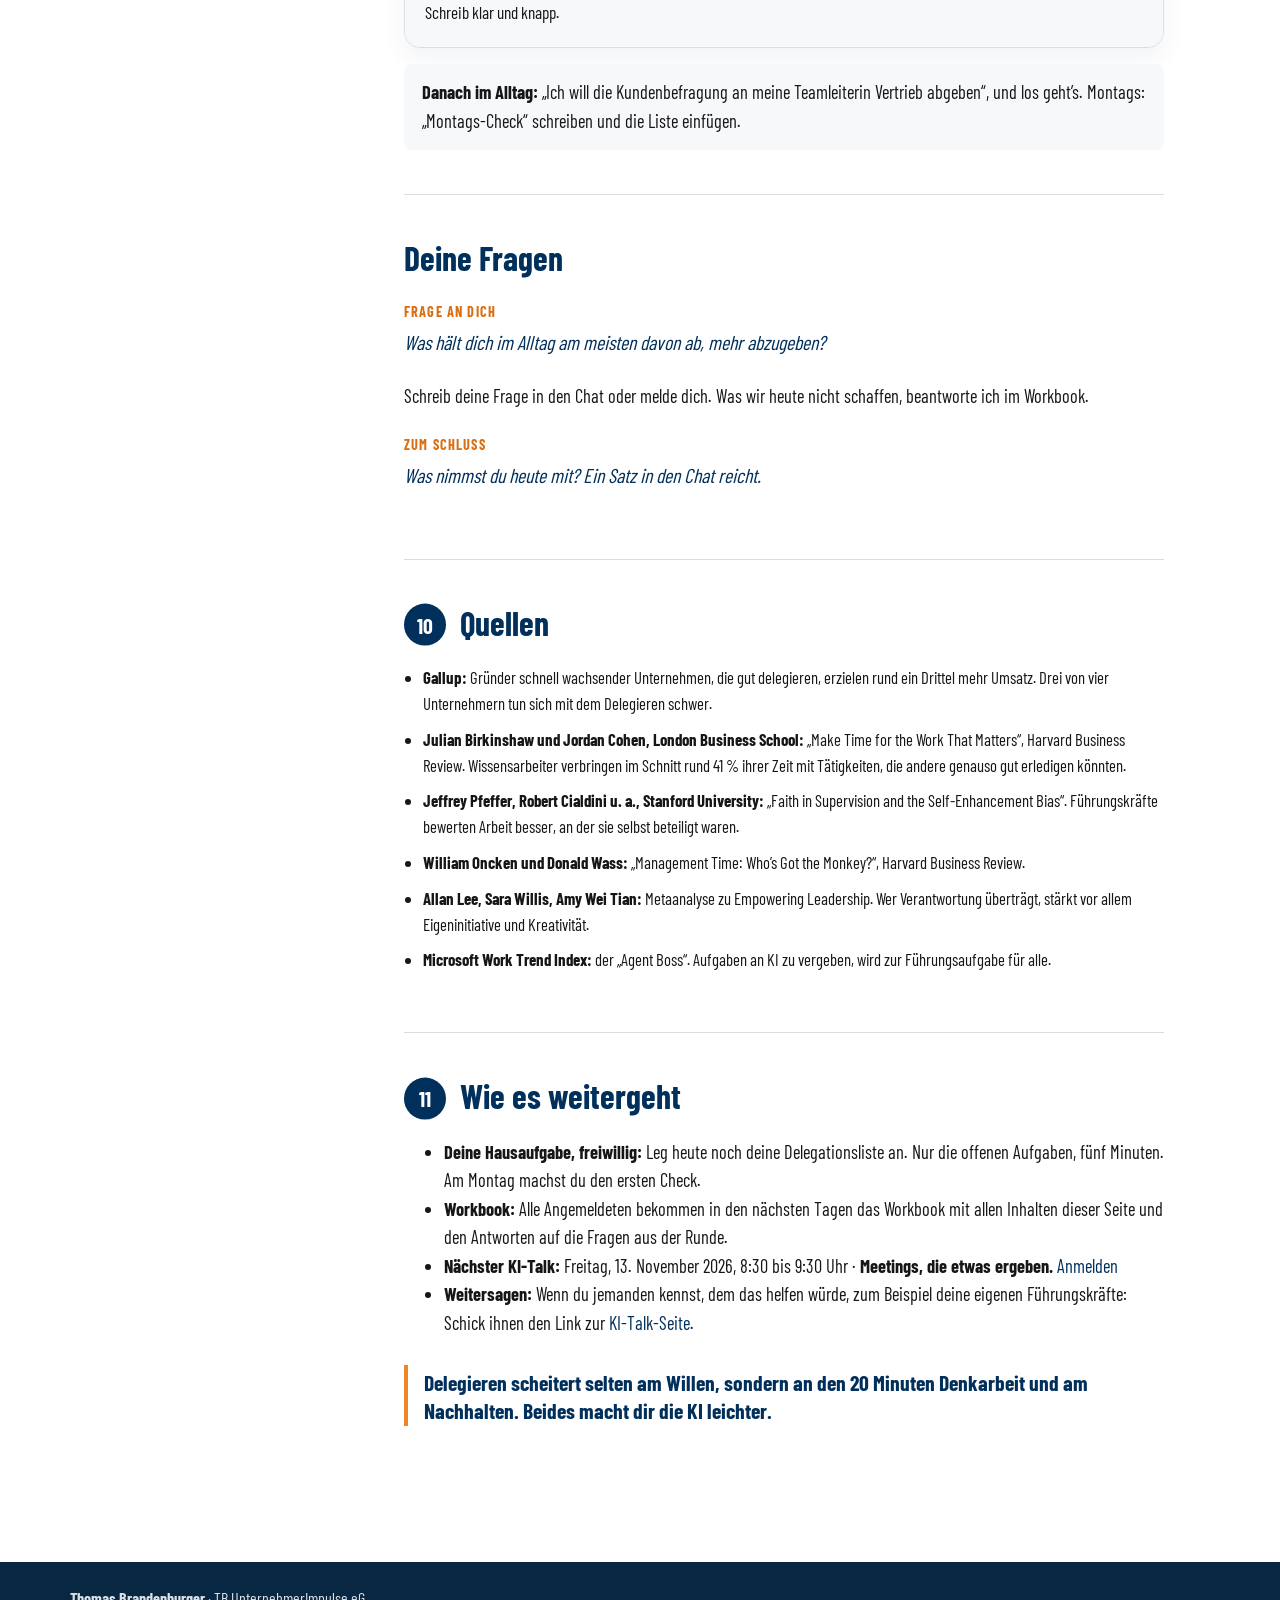
==== commit bfec4b30: "feat: Materialseite Oktober als Präsentationsfassung – Grafiken, Merksätze, Prompts mit Beispielen, " ====
--- a/material/2026-10/index.html
+++ b/material/2026-10/index.html
@@ -8,7 +8,8 @@
   Neuer Monat: Ordner kopieren nach material/JJJJ-MM/ und austauschen:
     - <title>, Kicker-Datum, H1, Datumszeile, Einleitung
     - Inhaltsverzeichnis und Abschnitte (Nummern = Reihenfolge im Talk)
-    - Prompt-Texte (in <pre>, Platzhalter in <span class="ph">)
+    - Prompt-Texte (in <pre>, Platzhalter in <span class="ph">,
+      Beispiele in <mark class="beispiel">)
     - Quellen und Abschnitt „Wie es weitergeht“
   Gleich bleiben: Kopf, Hinweiskasten Datenschutz, Fußzeile, Skript,
   material/material.css, robots noindex.
@@ -49,6 +50,7 @@
   <nav class="mat-toc" aria-label="Inhalt dieser Seite">
     <h2>Inhalt</h2>
     <ol>
+      <li><a href="#warum"><span></span>Warum es sich lohnt</a></li>
       <li><a href="#affe"><span>1</span>Der Affe auf der Schulter</a></li>
       <li><a href="#fehler"><span>2</span>Die fünf häufigsten Fehler</a></li>
       <li><a href="#schritte"><span>3</span>Die 7 Schritte</a></li>
@@ -58,6 +60,7 @@
       <li><a href="#liste"><span>7</span>Die Delegationsliste</a></li>
       <li><a href="#montags-check"><span>8</span>Prompt 3: Der Montags-Check</a></li>
       <li><a href="#assistent"><span>9</span>Bonus: Dein Delegations-Assistent</a></li>
+      <li><a href="#fragen"><span></span>Deine Fragen</a></li>
       <li><a href="#quellen"><span>10</span>Quellen</a></li>
       <li><a href="#weiter"><span>11</span>Wie es weitergeht</a></li>
     </ol>
@@ -65,9 +68,23 @@
 
   <main id="inhalt" class="mat-content">
 
+    <div class="mat-ablauf">
+      <p><strong>So läuft die Stunde:</strong> eine Führungsaufgabe · drei Prompts zum Mitmachen · deine Fragen.</p>
+      <p><strong>So machst du mit:</strong> Öffne in deinem KI-Werkzeug einen neuen Chat. Alle Prompts von heute schickst du nacheinander <strong>in diesem einen Chat</strong> ab. Wer kein KI-Werkzeug hat, schaut einfach zu.</p>
+    </div>
+
     <div class="mat-hinweis">
       <p><strong>Bevor du etwas in ein KI-Werkzeug eingibst:</strong> Rollen statt Namen („meine Teamleiterin Vertrieb“, nicht „Frau Müller“). Keine vertraulichen Details, keine Kundendaten. Wenn dein Betrieb ein KI-Werkzeug freigegeben hat, nimm das.</p>
     </div>
+
+    <!-- Warum es sich lohnt -->
+    <section class="mat-section" id="warum">
+      <h2>Warum es sich lohnt</h2>
+      <figure class="folie"><img src="img/01-erkenntnisse.png" alt="Zwei Kennzahlen: Gründer, die gut delegieren, erzielen rund ein Drittel mehr Umsatz (Gallup). 41 Prozent der Arbeitszeit gehen in Dinge, die andere genauso gut erledigen könnten (London Business School)." width="1600" height="900" loading="lazy"></figure>
+      <p>Wer gut delegiert, wächst stärker: Gründer schnell wachsender Unternehmen, die gut delegieren, erzielen rund ein Drittel mehr Umsatz. Und Wissensarbeiter verbringen rund 41 % ihrer Zeit mit Dingen, die andere genauso gut erledigen könnten.</p>
+      <p class="merksatz">Wer wächst, gibt ab. Kein Automatismus, aber ein deutlicher Zusammenhang.</p>
+      <p class="weiter"><a href="#affe">→ Warum landet es trotzdem immer wieder bei dir? Punkt 1</a></p>
+    </section>
 
     <!-- 1 -->
     <section class="mat-section" id="affe">
@@ -75,6 +92,11 @@
       <blockquote><p>Ein Mitarbeiter spricht dich auf dem Flur an: „Chef, wir haben da ein Problem.“ Du sagst: „Lass mich mal drüber nachdenken, ich melde mich.“ In diesem Moment ist der Affe auf deine Schulter gesprungen. Das Problem gehörte dem Mitarbeiter, jetzt gehört es dir. Und jetzt wartet er auf dich.</p></blockquote>
       <p><strong>Die Gegenfrage, die den Affen beim Mitarbeiter lässt:</strong> „Was schlägst du vor?“ Oder: „Komm morgen mit zwei Lösungsvorschlägen, dann entscheiden wir.“</p>
       <p class="mat-quelle">Nach dem Klassiker „Who’s Got the Monkey?“ von William Oncken und Donald Wass, Harvard Business Review.</p>
+      <div class="leitfrage">
+        <span class="leitfrage-kicker">Frage an dich</span>
+        <p>Wie viele Affen sitzen gerade auf deiner Schulter? Schätz mal eine Zahl und schreib sie in den Chat.</p>
+      </div>
+      <p class="merksatz">Der Affe bleibt beim Mitarbeiter.</p>
     </section>
 
     <!-- 2 -->
@@ -89,12 +111,14 @@
             <tr><td><strong>Mangelnde Kommunikation</strong></td><td>Aufgabe nur zwischen Tür und Angel besprochen</td><td>Übergabegespräch, Nachfragen zulassen</td></tr>
             <tr><td><strong>Unklare Erwartungen</strong></td><td>Der Mitarbeiter weiß nicht, was am Ende rauskommen soll</td><td>Ergebnis und Termin festlegen</td></tr>
             <tr><td><strong>Rückdelegation</strong></td><td>Bei Überforderung oder weil es bequemer ist, kommt die Aufgabe unfertig zurück</td><td>Der Affe bleibt beim Mitarbeiter</td></tr>
-            <tr><td><strong>Zu wenig Kontrolle</strong></td><td>Die Aufgabe gerät in Vergessenheit, keiner meldet sich, keiner fragt nach</td><td>Kontrollpunkte vorher vereinbaren und nachhalten</td></tr>
+            <tr><td><strong>Zu wenig Kontrolle</strong></td><td>Die Aufgabe gerät in Vergessenheit, keiner meldet sich, keiner fragt nach</td><td>Kontrollpunkte vorher vereinbaren und nachhalten<span class="mat-verweis"> · mehr dazu in <a href="#liste">Punkt 7</a> und <a href="#montags-check">8</a></span></td></tr>
             <tr><td><strong>Fehlende Vertrauensbasis</strong></td><td>Kontrolle wird als Misstrauen erlebt, oder der Chef macht es lieber selbst</td><td>Das Ergebnis prüfen, nicht jeden Handgriff</td></tr>
           </tbody>
         </table>
       </div>
       <p class="mat-tipp"><strong>Gut zu wissen:</strong> Führungskräfte bewerten dieselbe Arbeit besser, wenn sie selbst stärker daran beteiligt waren. Das Gefühl „bei mir wird’s besser“ ist also zum Teil eine Wahrnehmungstäuschung.</p>
+      <p class="merksatz">Fast alle fünf Fehler haben dieselbe Ursache: Der Auftrag war nicht durchdacht, und keiner hat nachgehalten.</p>
+      <p>Ein guter Auftrag kostet 15 bis 20 Minuten Nachdenken. Die hat man im Tagesgeschäft nicht. Genau diese Denkarbeit nimmt dir die KI heute zu großen Teilen ab.</p>
     </section>
 
     <!-- 3 -->
@@ -110,128 +134,272 @@
         <li><strong>Feedback nutzen.</strong> Anerkennen, Verbesserung benennen.</li>
       </ol>
       <p><em>Unterstützung und Anerkennung gibt ein Mensch. Bei den anderen fünf Schritten nimmt dir die KI die Vorarbeit ab.</em></p>
+      <p class="weiter"><a href="#wochenliste">→ Los geht's mit Schritt 1: Was kann ich abgeben? Punkt 4</a></p>
     </section>
 
     <!-- 4 -->
     <section class="mat-section" id="wochenliste">
       <h2><span class="mat-nr">4</span>Prompt 1: Die Wochenliste</h2>
-      <p>Was liegt auf deinem Tisch, das dort nicht hingehört? Füge deine Aufgaben der Woche ein, so wie sie dir einfallen. Die KI sortiert, du entscheidest.</p>
+      <figure class="folie"><img src="img/04-eisenhower-ki.png" alt="Vier Gruppen nach der Eisenhower-Logik: Selbst machen, Delegieren, Weglassen, KI bereitet vor. Die KI sortiert deine Wochenliste und zeigt, wo sie dir die Vorarbeit abnimmt." width="1600" height="900" loading="lazy"></figure>
+      <p>Was liegt auf deinem Tisch, das dort nicht hingehört? Die KI sortiert deine Aufgaben in vier Gruppen und zeigt bei jeder, wo sie dir die Vorarbeit abnimmt. Zum Ausprobieren ist eine Beispielwoche schon eingefügt: kopieren, einfügen, abschicken.</p>
+      <p class="legende">Orange markiert = Beispiel. Für dich ersetzt du diese Stellen durch deine eigenen Angaben.</p>
       <div class="prompt">
         <div class="prompt-kopf"><strong>Prompt 1 · Die Wochenliste</strong><button type="button" class="kopieren" data-ziel="p-wochenliste">Kopieren</button></div>
-<pre id="p-wochenliste">Ich bin <span class="ph">[Geschäftsführer / Führungskraft mit Team]</span> in einem mittelständischen Betrieb mit rund <span class="ph">[Anzahl]</span> Mitarbeitern.
+<pre id="p-wochenliste">Ich bin <mark class="beispiel">Geschäftsführer</mark> in einem mittelständischen Betrieb mit rund <mark class="beispiel">45</mark> Mitarbeitern.
 Unten steht alles, was diese Woche auf meinem Tisch liegt.
 
 Sortiere die Aufgaben in vier Gruppen:
-1. Muss ich selbst machen – weil nur ich es entscheiden oder verantworten kann
-2. Kann ich delegieren – mit Vorschlag, an welche Rolle
-3. Kann ich weglassen oder deutlich reduzieren
-4. Kann die KI vorbereiten, ich entscheide dann
-
-Begründe jede Zuordnung in einem Satz. Sei kritisch: Wenn ich mir bei Gruppe 1
-etwas vormache, sag es mir.
-
-Meine Aufgaben:
-<span class="ph">[Liste einfügen]</span></pre>
-      </div>
-      <p class="mat-tipp"><strong>Tipp:</strong> Widersprich der KI, wo sie danebenliegt. Du kennst deinen Betrieb, sie nicht.</p>
+1. Selbst machen – weil nur ich es entscheiden oder verantworten kann
+2. Delegieren – mit Vorschlag, an welche Rolle
+3. Weglassen oder deutlich reduzieren
+4. KI bereitet vor – ich entscheide dann
+
+Sei kritisch: Wenn ich mir bei Gruppe 1 etwas vormache, sag es mir.
+
+Antworte kompakt:
+- Eine einzige Tabelle mit den Spalten: Gruppe | Aufgabe | Wer macht es | KI-Vorarbeit
+- In der Spalte Gruppe jeweils Nummer und Kurzname, z. B. „2 · Delegieren“
+- Sortiert nach Gruppe 1 bis 4
+- Spalte „KI-Vorarbeit“: in jeder Zeile prüfen, was die KI vorbereiten kann, höchstens 8 Wörter; wenn nichts Sinnvolles, ein Strich
+- Spalte „Wer macht es“: Rolle, höchstens 6 Wörter
+- Schließe in jedem Fall mit genau einem Satz unter der Tabelle: dein wichtigster kritischer Hinweis an mich
+- Keine Einleitung, keine weiteren Abschnitte
+
+Meine Aufgaben (Beispielwoche – ersetze sie durch deine eigene Liste):
+<mark class="beispiel">- Angebot Großkunde prüfen und freigeben (Volumen ca. 180.000 €)</mark>
+<mark class="beispiel">- Urlaubsplanung Weihnachten abstimmen (Produktion, 3 Schichten)</mark>
+<mark class="beispiel">- Messeauftritt März: erste Ideen sammeln</mark>
+<mark class="beispiel">- Rechnungen freigeben (ca. 40 pro Woche, auch Kleinbeträge)</mark>
+<mark class="beispiel">- Bewerbungsgespräch Vertriebsinnendienst</mark>
+<mark class="beispiel">- Monatszahlen September kommentieren</mark>
+<mark class="beispiel">- Beschwerde Kunde X beantworten (Lieferverzug, langjähriger Kunde)</mark>
+<mark class="beispiel">- Lieferantengespräch Preiserhöhung vorbereiten</mark>
+<mark class="beispiel">- Protokoll Teamleiter-Runde schreiben</mark>
+<mark class="beispiel">- Website-Text Karriereseite prüfen</mark>
+<mark class="beispiel">- Jahresgespräche planen (12 Mitarbeiter direkt)</mark>
+<mark class="beispiel">- Rückruf Steuerberater</mark>
+<mark class="beispiel">- Social-Media-Beitrag Firmenjubiläum</mark></pre>
+      </div>
+      <p class="mat-tipp"><strong>Tipp:</strong> Widersprich der KI, wo sie danebenliegt. Du kennst deinen Betrieb, sie nicht. Jedes Ergebnis fällt etwas anders aus, das ist normal.</p>
+      <p class="merksatz">Weglassen heißt: von deinem Tisch, nicht aus dem Betrieb.</p>
+      <p class="merksatz">Selbst bei den Aufgaben, die du behältst, nimmt dir die KI die Vorarbeit ab.</p>
+      <p class="weiter"><a href="#stufen">→ Jetzt weißt du, was du abgeben kannst. Aber wie, ohne dass der Affe zurückspringt? Punkt 5</a></p>
     </section>
 
     <!-- 5 -->
     <section class="mat-section" id="stufen">
       <h2><span class="mat-nr">5</span>Die fünf Delegationsstufen</h2>
       <p>Wie viel darf der andere selbst entscheiden? Wer die Stufe nicht nennt, bekommt entweder Rückfragen zu allem, oder es wird etwas entschieden, was du selbst entscheiden wolltest.</p>
-      <ol class="stufen">
-        <li><strong>1 · Setze um.</strong> Ich sage genau, was zu tun ist.</li>
-        <li><strong>2 · Arbeite dich ein.</strong> Mach dich schlau, dann sprechen wir.</li>
-        <li><strong>3 · Erarbeite einen Vorschlag.</strong> Ich entscheide.</li>
-        <li><strong>4 · Entscheide und gib mir Rückmeldung.</strong></li>
-        <li><strong>5 · Entscheide ohne Rückmeldung.</strong></li>
-      </ol>
+      <figure class="folie"><img src="img/05-delegationsstufen.png" alt="Fünf Delegationsstufen als Treppe: 1 Setze um, 2 Arbeite dich ein, 3 Erarbeite einen Vorschlag (Affen-Schutz), 4 Entscheide mit Rückmeldung, 5 Entscheide ohne Rückmeldung. Mit Erfahrung und Vertrauen wächst die Stufe." width="1600" height="900" loading="lazy"></figure>
+      <details class="alstext">
+        <summary>Als Text anzeigen</summary>
+        <ol class="stufen">
+          <li><strong>1 · Setze um.</strong> Ich sage genau, was zu tun ist.</li>
+          <li><strong>2 · Arbeite dich ein.</strong> Mach dich schlau, dann sprechen wir.</li>
+          <li><strong>3 · Erarbeite einen Vorschlag.</strong> Ich entscheide.</li>
+          <li><strong>4 · Entscheide und gib mir Rückmeldung.</strong></li>
+          <li><strong>5 · Entscheide ohne Rückmeldung.</strong></li>
+        </ol>
+      </details>
       <p>Welche Stufe passt, hängt davon ab, wie erfahren jemand mit genau dieser Art Aufgabe ist. <strong>Stufe 3 ist der Affen-Schutz:</strong> „Komm mit einem Vorschlag“ lässt die Aufgabe beim Mitarbeiter.</p>
+      <p class="merksatz">Wer die Stufe nicht nennt, bekommt Rückfragen zu allem oder Entscheidungen, die er selbst treffen wollte.</p>
+      <p class="weiter"><a href="#auftrag">→ Aus Stichworten wird ein Auftrag: Punkt 6</a></p>
     </section>
 
     <!-- 6 -->
     <section class="mat-section mat-highlight" id="auftrag">
       <span class="mat-label">Prompt des Monats</span>
       <h2><span class="mat-nr">6</span>Prompt 2: Der Delegationsauftrag</h2>
-      <p>Aus deinen Stichworten wird ein Auftrag, den du direkt per Mail verschicken kannst. Die KI geht in zwei Schritten vor: Erst stellt sie dir die Fragen, die dein Mitarbeiter stellen würde. <strong>Die Rückfragen sind die eigentliche Erkenntnis.</strong> Wenn du sie beantwortet hast, schreibt sie die fertige E-Mail, mit einer Zeile für deine Delegationsliste.</p>
+      <p>Aus deinen Stichworten wird ein Auftrag, der nicht wieder bei dir landet. Erst stellt dir die KI die fünf Fragen, die dein Mitarbeiter stellen würde. <strong>Die Rückfragen sind die eigentliche Erkenntnis.</strong> Dann schreibt sie die E-Mail mit Ziel, Terminen, Befugnissen, Ressourcen und Rückmeldung, dazu die Zeile für deine Delegationsliste. Als Beispiel nehmen wir die Urlaubsplanung aus der Wochenliste.</p>
+      <p class="legende">Orange markiert = Beispiel. Für dich ersetzt du diese Stellen durch deine eigenen Angaben.</p>
       <div class="prompt">
         <div class="prompt-kopf"><strong>Prompt 2 · Der Delegationsauftrag</strong><button type="button" class="kopieren" data-ziel="p-auftrag">Kopieren</button></div>
-<pre id="p-auftrag">Ich möchte eine Aufgabe an <span class="ph">[Rolle, z. B. meine Teamleiterin Vertrieb]</span> übergeben.
-Erfahrung dieser Person mit so einer Aufgabe: <span class="ph">[neu / etwas Erfahrung / sehr erfahren]</span>
-Anrede im Betrieb: <span class="ph">[Du / Sie]</span>
-Meine Stichworte:
-<span class="ph">[Stichworte – so, wie sie dir gerade einfallen]</span>
+<pre id="p-auftrag">Ich möchte eine Aufgabe an <mark class="beispiel">meinen Schichtleiter Produktion</mark> übergeben.
+Erfahrung dieser Person mit so einer Aufgabe: <mark class="beispiel">etwas Erfahrung</mark>
+Anrede im Betrieb: <mark class="beispiel">Du</mark>
+Meine Stichworte (Beispiel – ersetze sie durch deine eigene Aufgabe):
+<mark class="beispiel">Urlaubsplanung Weihnachten und zwischen den Jahren für die Produktion, 3 Schichten.</mark>
+<mark class="beispiel">Viele wollen frei, aber wir haben eine Lieferzusage für einen Großkunden in KW 52.</mark>
+<mark class="beispiel">Plan soll bis 15. Oktober stehen, damit alle früh Bescheid wissen.</mark>
+<mark class="beispiel">Resturlaub aus diesem Jahr berücksichtigen.</mark>
 
 Hilf mir, daraus einen Auftrag zu machen, der nicht wieder bei mir landet.
 Geh in zwei Schritten vor.
 
-Schritt 1: Stell mir die fünf Fragen, die die Person mir wahrscheinlich stellen
-würde. Sag mir, an welcher Stelle die Aufgabe am ehesten wieder bei mir landen
-würde, und schlage eine Delegationsstufe vor (Setze um · Arbeite dich ein ·
-Erarbeite einen Vorschlag · Entscheide mit Rückmeldung · Entscheide ohne
-Rückmeldung). Dann warte auf meine Antworten.
-
-Schritt 2: Schreib den Auftrag als E-Mail an die Person, klar und freundlich,
-ohne Floskeln, mit diesen Punkten:
+Schritt 1: Antworte in einer einzigen Nachricht mit genau drei Teilen:
+- Die fünf Fragen, die die Person mir wahrscheinlich stellen würde, als
+  nummerierte Liste. Keine Auswahlfelder, keine Antwortvorschläge, keine
+  Rückfragen nacheinander.
+- In einem Satz: An welcher Stelle würde die Aufgabe am ehesten wieder bei mir
+  landen?
+- In einem Satz: Welche Delegationsstufe schlägst du vor (Setze um · Arbeite dich
+  ein · Erarbeite einen Vorschlag · Entscheide mit Rückmeldung · Entscheide ohne
+  Rückmeldung)?
+Dann hör auf und warte auf meine Antworten.
+
+Schritt 2: Schreib den Auftrag als kurze E-Mail an die Person, klar und
+freundlich, ohne Floskeln. Höchstens 150 Wörter. Je Punkt eine Zwischenüberschrift
+und höchstens zwei kurze Sätze oder Stichpunkte:
 - Ziel: Was soll am Ende herauskommen, woran erkennen wir, dass es gut ist?
-- Termin: Endtermin und Zwischentermine
+- Termin: Endtermin und Zwischentermine, als Stichpunkte mit Datum
 - Befugnisse: Was entscheidet die Person selbst, was stimmen wir ab?
 - Ressourcen: Budget, Zeit, Ansprechpartner, Unterlagen
 - Rückmeldung: Wann meldet sich die Person unaufgefordert, und mit was?
-Schließe mit dem Angebot, kurz darüber zu sprechen.
-Setze unter die E-Mail eine Zeile für meine Delegationsliste:
-Aufgabe | Rolle | Stufe | Endtermin | nächster Kontrollpunkt</pre>
-      </div>
-      <p class="mat-tipp"><strong>Tipp:</strong> Den Namen setzt du erst in deinem Mailprogramm ein, nicht in der KI. Und die Mail ersetzt nicht das Gespräch, sie ist die Grundlage dafür: abschicken, dann kurz anrufen oder hingehen.</p>
+Schließe mit einem Satz: dem Angebot, kurz darüber zu sprechen.
+Setze unter die E-Mail eine Tabelle mit genau einer Zeile für meine
+Delegationsliste, Spalten: Aufgabe | Rolle | Stufe | Endtermin |
+nächster Kontrollpunkt | letzter Stand. In „letzter Stand“ steht: Auftrag übergeben</pre>
+      </div>
+
+      <h3>Weiter zur E-Mail: zwei Wege</h3>
+      <div class="prompt-paar">
+        <div>
+          <p>Im selben Chat direkt nach Prompt 2 abschicken. Die KI beantwortet ihre Fragen selbst, damit wir heute nicht tippen müssen.</p>
+          <div class="prompt">
+            <div class="prompt-kopf"><strong>Prompt 2b · Für die Vorführung</strong><button type="button" class="kopieren" data-ziel="p-auftrag-vorfuehrung">Kopieren</button></div>
+<pre id="p-auftrag-vorfuehrung">Beantworte die Rückfragen selbst mit plausiblen Annahmen für einen
+mittelständischen Produktionsbetrieb und markiere jede Annahme mit [Annahme].
+Dann mach mit Schritt 2 weiter.</pre>
+          </div>
+        </div>
+        <div>
+          <p>Im Alltag beantwortest du die Fragen selbst, in Stichworten, zwei Minuten. Genau das ist die Denkarbeit, die vorher 20 Minuten gedauert hat.</p>
+          <div class="prompt">
+            <div class="prompt-kopf"><strong>Prompt 2c · Im Alltag</strong><button type="button" class="kopieren" data-ziel="p-auftrag-alltag">Kopieren</button></div>
+<pre id="p-auftrag-alltag">Hier meine Antworten auf deine Fragen:
+1. <span class="ph">[deine Antwort]</span>
+2. <span class="ph">[deine Antwort]</span>
+3. <span class="ph">[deine Antwort]</span>
+4. <span class="ph">[deine Antwort]</span>
+5. <span class="ph">[deine Antwort]</span>
+
+Wo ich keine Antwort gegeben habe, triff eine sinnvolle Annahme und markiere sie
+mit [Annahme]. Dann mach mit Schritt 2 weiter.</pre>
+          </div>
+        </div>
+      </div>
+
+      <figure class="folie"><img src="img/06-delegieren-prompten.png" alt="Wer gut delegiert, promptet gut: Dein Mitarbeiter braucht einen klaren Auftrag, die KI einen klaren Prompt. Beide brauchen Ziel, Rahmen, Befugnis und Rückmeldung." width="1600" height="900" loading="lazy"></figure>
+      <p class="merksatz">Wer gut delegiert, promptet gut. Und umgekehrt.</p>
+      <p class="mat-tipp"><strong>Tipp:</strong> Die E-Mail ersetzt nicht das Gespräch, sie ist die Grundlage dafür. Schick sie ab und ruf kurz an oder geh hin. Prüf vorher die markierten Annahmen und die Termine. Den Namen setzt du erst in Outlook ein, nicht in der KI.</p>
+      <p class="weiter"><a href="#liste">→ Übergeben ist erst die halbe Miete: Punkt 7</a></p>
     </section>
 
     <!-- 7 -->
     <section class="mat-section" id="liste">
       <h2><span class="mat-nr">7</span>Die Delegationsliste</h2>
-      <p>Aus den Augen, aus dem Sinn: Genau so verlaufen delegierte Aufgaben im Sande. Die KI erinnert dich nicht von selbst. Das System dahinter ist eine schlichte Liste, egal ob in Excel, Word oder im Notizbuch. Prompt 2 liefert dir zu jedem Auftrag die passende Zeile, die du nur noch hineinkopierst.</p>
+      <p>Aus den Augen, aus dem Sinn: Genau so verlaufen delegierte Aufgaben im Sande. Die KI erinnert dich nicht von selbst. Das System dahinter ist eine schlichte Liste in Excel, und ein fester Termin pro Woche.</p>
+      <figure class="folie"><img src="img/07-nachhalten-kreislauf.png" alt="Kreislauf in vier Schritten: Auftrag per Mail (Prompt 2), in Liste und Outlook (eine Minute), Montags-Check mit KI (Prompt 3), anrufen und eintragen (Prompt 3b). Jede Woche, bis das Ergebnis da ist." width="1600" height="900" loading="lazy"></figure>
+
+      <h3>So entsteht deine Delegationsliste</h3>
+      <ol>
+        <li><strong>Einmal anlegen:</strong> eine Excel-Tabelle mit sechs Spalten. Die Vorlage unten kopierst du mit einem Klick.</li>
+        <li><strong>Nach jedem Auftrag:</strong> die Tabellenzeile unter der E-Mail aus Prompt 2 kopieren und in deine Liste einfügen. Zehn Sekunden.</li>
+        <li><strong>Als Wecker:</strong> die Auftrags-Mail in Outlook unter „Gesendete Elemente“ zur Nachverfolgung kennzeichnen, mit Erinnerung am Kontrollpunkt.</li>
+        <li><strong>Jeden Montag:</strong> die ganze Liste kopieren und mit Prompt 3 prüfen lassen (<a href="#montags-check">Punkt 8</a>).</li>
+      </ol>
+
+      <h3>Eine Aufgabe, eine Zeile</h3>
+      <p>Wenn sich etwas tut, schreibst du die Zeile fort, statt eine neue anzulegen:</p>
+      <div class="mat-tabelle mat-tabelle-klein">
+        <table>
+          <thead>
+            <tr><th>Spalte</th><th>Was passiert</th></tr>
+          </thead>
+          <tbody>
+            <tr><td>Aufgabe, Rolle, Stufe</td><td>bleiben, außer du senkst die Stufe oder vergibst neu</td></tr>
+            <tr><td>Endtermin</td><td>überschreiben, wenn ein neuer Endtermin vereinbart ist</td></tr>
+            <tr><td>Nächster Kontrollpunkt</td><td>mit dem neuen Datum überschreiben</td></tr>
+            <tr><td>Letzter Stand</td><td>mit Datum und Vereinbarung überschreiben, z. B. „12.10.: Entwurf liegt vor“</td></tr>
+          </tbody>
+        </table>
+      </div>
+      <p><strong>Ausnahme:</strong> Wurde ein Termin verschoben, schreib „verschoben auf …“ dazu und lass die bisherigen Verschiebungen stehen. Nur so erkennst du (und die KI), wer schon einmal vertröstet hat. <strong>Erledigt?</strong> Zeile löschen oder auf ein zweites Tabellenblatt „Erledigt“ verschieben.</p>
+
+      <h3>Vorlage mit Beispiel</h3>
       <div class="mat-tabelle">
         <table id="t-liste">
           <thead>
             <tr><th>Aufgabe</th><th>Rolle</th><th>Stufe</th><th>Endtermin</th><th>Nächster Kontrollpunkt</th><th>Letzter Stand</th></tr>
           </thead>
           <tbody>
-            <tr><td>Kundenbefragung Top-30 aufsetzen</td><td>Teamleiterin Vertrieb</td><td>3</td><td>30.10.</td><td>12.10.</td><td>Fragebogen-Entwurf angekündigt</td></tr>
-            <tr><td>Angebote Messestand einholen</td><td>Assistenz Geschäftsführung</td><td>2</td><td>23.10.</td><td>02.10.</td><td>nichts gehört</td></tr>
-            <tr><td>Urlaubsplanung Weihnachten</td><td>Schichtleiter Produktion</td><td>4</td><td>15.10.</td><td>07.10.</td><td>Entwurf liegt vor</td></tr>
-            <tr><td>Einarbeitungsplan neuer Mitarbeiter</td><td>Teamleiter Lager</td><td>3</td><td>31.10.</td><td>19.10.</td><td>–</td></tr>
-            <tr><td>Lieferantenvergleich Verpackung</td><td>Einkauf</td><td>3</td><td>25.09.</td><td>18.09.</td><td>„ich kümmere mich“, seit drei Wochen nichts</td></tr>
-            <tr><td>Karriereseite überarbeiten</td><td>Marketing</td><td>4</td><td>06.11.</td><td>16.10.</td><td>erste Texte in Arbeit</td></tr>
+            <tr><td>Kundenbefragung Top-30 aufsetzen</td><td>Teamleiterin Vertrieb</td><td>Erarbeite einen Vorschlag</td><td>30.10.</td><td>12.10.</td><td>05.10.: Fragebogen-Entwurf angekündigt</td></tr>
+            <tr><td>Angebote Messestand einholen</td><td>Assistenz Geschäftsführung</td><td>Arbeite dich ein</td><td>23.10.</td><td>02.10.</td><td>18.09.: Auftrag übergeben, seitdem nichts gehört</td></tr>
+            <tr><td>Urlaubsplanung Weihnachten</td><td>Schichtleiter Produktion</td><td>Entscheide mit Rückmeldung</td><td>15.10.</td><td>13.10.</td><td>09.10.: Auftrag per Mail übergeben</td></tr>
+            <tr><td>Einarbeitungsplan neuer Mitarbeiter</td><td>Teamleiter Lager</td><td>Erarbeite einen Vorschlag</td><td>31.10.</td><td>19.10.</td><td>06.10.: Gliederung liegt vor</td></tr>
+            <tr><td>Lieferantenvergleich Verpackung</td><td>Einkauf</td><td>Erarbeite einen Vorschlag</td><td>02.10.</td><td>02.10.</td><td>15.09.: „ich kümmere mich“; 25.09.: verschoben auf 02.10.; seitdem nichts</td></tr>
+            <tr><td>Karriereseite überarbeiten</td><td>Marketing</td><td>Entscheide mit Rückmeldung</td><td>06.11.</td><td>16.10.</td><td>07.10.: erste Texte in Arbeit</td></tr>
           </tbody>
         </table>
       </div>
       <p class="mat-tabelle-aktion"><button type="button" class="kopieren kopieren-hell" data-tabelle="t-liste">Als Tabelle für Excel kopieren</button></p>
-      <p><strong>Zwei Gewohnheiten:</strong></p>
-      <ol>
-        <li><strong>Outlook als Wecker.</strong> Die Auftrags-Mail nach dem Senden in „Gesendete Elemente“ zur Nachverfolgung kennzeichnen, mit Erinnerung am nächsten Kontrollpunkt. Dann erinnert dich Outlook rechtzeitig, und die gekennzeichneten Mails sind schon deine Delegationsliste.</li>
-        <li><strong>Montags-Check, fünf Minuten.</strong> Die Liste einmal pro Woche der KI geben, mit Prompt 3.</li>
-      </ol>
+      <p class="weiter"><a href="#montags-check">→ Der Montags-Check: Punkt 8</a></p>
     </section>
 
     <!-- 8 -->
     <section class="mat-section" id="montags-check">
       <h2><span class="mat-nr">8</span>Prompt 3: Der Montags-Check</h2>
-      <p>Einmal pro Woche: Was ist überfällig, wo hast du nichts gehört, und wie fragst du nach, ohne dass es nach Misstrauen klingt?</p>
+      <p>Einmal pro Woche, fünf Minuten: Was ist überfällig, wo hast du nichts gehört, wer hat schon einmal verschoben? Und wie fragst du nach, ohne dass es nach Misstrauen klingt? Zum Ausprobieren ist die Beispielliste von oben schon eingefügt, mit der Urlaubsplanung aus Prompt 2. Für dich ersetzt du die markierten Stellen durch deine eigene Liste und das heutige Datum.</p>
+      <p class="legende">Orange markiert = Beispiel. Für dich ersetzt du diese Stellen durch deine eigenen Angaben.</p>
       <div class="prompt">
         <div class="prompt-kopf"><strong>Prompt 3 · Der Montags-Check</strong><button type="button" class="kopieren" data-ziel="p-montag">Kopieren</button></div>
-<pre id="p-montag">Unten steht meine Liste delegierter Aufgaben. Heute ist <span class="ph">[Datum]</span>.
-1. Welche Aufgaben sind überfällig, und welche haben in den nächsten 7 Tagen
-   einen Kontrollpunkt?
-2. Bei welchen habe ich seit über zwei Wochen nichts gehört?
-3. Formuliere für jede dieser Aufgaben eine kurze, freundliche Nachfrage an die
-   Person: ergebnisorientiert, ohne Misstrauen, mit konkreter Frage
-   („Wo stehst du? Was brauchst du von mir? Was läuft anders als gedacht?“).
-4. Wo sieht es so aus, als käme die Aufgabe gerade zu mir zurück?
-
-Meine Liste:
-<span class="ph">[Aufgabe | Rolle | Stufe | Endtermin | nächster Kontrollpunkt | letzter Stand]</span></pre>
-      </div>
-      <p class="mat-tipp"><strong>Kontrolle ist kein Misstrauen, sondern Orientierung.</strong> Die KI ersetzt nicht dein Nachfragen. Sie sorgt dafür, dass du es nicht vergisst und dass es gut klingt.</p>
+<pre id="p-montag">Unten steht meine Liste delegierter Aufgaben. Heute ist <mark class="beispiel">Freitag, der 9. Oktober 2026</mark>.
+
+Antworte kompakt, ohne Einleitung. Nenne bei jeder Aufgabe die Rolle.
+1. Überfällig, weil Endtermin oder Kontrollpunkt überschritten: eine Zeile je
+   Aufgabe, mit was und wie lange schon
+2. Kontrollpunkt in den nächsten 7 Tagen: eine Zeile je Aufgabe
+3. Seit über zwei Wochen nichts gehört: eine Zeile je Aufgabe
+4. Für jede Aufgabe aus 1 und 3 ein kurzer Leitfaden für einen Anruf, Du-Form:
+   - Einstieg: ein Satz, freundlich und ohne Vorwurf
+   - Frage: eine konkrete Frage zu genau dieser Aufgabe
+   - Vereinbarung: was genau ich bis wann am Ende des Gesprächs zugesagt haben will
+   - Bestätigung: zwei Sätze, die ich nach dem Anruf per Mail schicke
+5. Wurde eine Aufgabe schon einmal verschoben? Dann empfiehl in einem Satz den
+   nächsten Schritt: enger begleiten, Delegationsstufe senken oder neu vergeben.
+6. Ein Satz: Welche Aufgabe droht gerade zu mir zurückzukommen, und warum?
+
+Meine Liste (Beispiel – ersetze sie durch deine eigene Liste und das heutige Datum):
+Aufgabe | Rolle | Stufe | Endtermin | nächster Kontrollpunkt | letzter Stand
+<mark class="beispiel">Kundenbefragung Top-30 aufsetzen | Teamleiterin Vertrieb | Erarbeite einen Vorschlag | 30.10. | 12.10. | 05.10.: Fragebogen-Entwurf angekündigt</mark>
+<mark class="beispiel">Angebote Messestand einholen | Assistenz Geschäftsführung | Arbeite dich ein | 23.10. | 02.10. | 18.09.: Auftrag übergeben, seitdem nichts gehört</mark>
+<mark class="beispiel">Urlaubsplanung Weihnachten | Schichtleiter Produktion | Entscheide mit Rückmeldung | 15.10. | 13.10. | 09.10.: Auftrag per Mail übergeben</mark>
+<mark class="beispiel">Einarbeitungsplan neuer Mitarbeiter | Teamleiter Lager | Erarbeite einen Vorschlag | 31.10. | 19.10. | 06.10.: Gliederung liegt vor</mark>
+<mark class="beispiel">Lieferantenvergleich Verpackung | Einkauf | Erarbeite einen Vorschlag | 02.10. | 02.10. | 15.09.: „ich kümmere mich“; 25.09.: verschoben auf 02.10.; seitdem nichts</mark>
+<mark class="beispiel">Karriereseite überarbeiten | Marketing | Entscheide mit Rückmeldung | 06.11. | 16.10. | 07.10.: erste Texte in Arbeit</mark></pre>
+      </div>
+
+      <h3>Nach dem Montags-Check</h3>
+      <ol>
+        <li><strong>Anrufen statt mailen.</strong> Fünf Minuten, mit dem Leitfaden der KI. Wer auf die erste Mail nicht reagiert hat, reagiert auf die zweite auch nicht.</li>
+        <li><strong>Neuen Termin vereinbaren</strong>, konkret: was genau, bis wann.</li>
+        <li><strong>Per Mail bestätigen</strong> und in Outlook wieder zur Nachverfolgung kennzeichnen.</li>
+        <li><strong>Liste aktualisieren:</strong> von Hand, eine Minute pro Anruf. Oder mit Prompt 3b.</li>
+        <li><strong>Wer zweimal vertröstet,</strong> bekommt keinen dritten Termin, sondern ein Gespräch: Kann er nicht, will er nicht, oder darf er nicht? Danach enger begleiten, Stufe senken oder neu vergeben.</li>
+      </ol>
+      <p class="merksatz">Wer zweimal vertröstet, bekommt keinen dritten Termin, sondern ein Gespräch.</p>
+
+      <h3>Prompt 3b · Liste aktualisieren</h3>
+      <p>Im selben Chat nach Prompt 3, wenn du die Anrufe geführt hast. Die KI gibt dir die ganze Liste aktualisiert zurück, die kopierst du zurück nach Excel.</p>
+      <p class="legende">Orange markiert = Beispiel. Für dich ersetzt du diese Stellen durch deine eigenen Angaben.</p>
+      <div class="prompt">
+        <div class="prompt-kopf"><strong>Prompt 3b · Liste aktualisieren</strong><button type="button" class="kopieren" data-ziel="p-aktualisieren">Kopieren</button></div>
+<pre id="p-aktualisieren">Ich habe die Anrufe geführt. Heute ist <mark class="beispiel">Freitag, der 9. Oktober 2026</mark>.
+Meine Notizen (Beispiel – ersetze sie durch deine eigenen):
+<mark class="beispiel">- Lieferantenvergleich Verpackung: Zwei Angebote fehlten noch, sind jetzt angefordert. Vergleich mit Empfehlung bis 12.10. zugesagt.</mark>
+<mark class="beispiel">- Angebote Messestand einholen: Drei Angebote liegen vor, eins fehlt. Zwischenstand bis 12.10., vollständige Übersicht bis 16.10.</mark>
+
+Gib mir meine Delegationsliste vollständig zurück, als Tabelle mit den Spalten
+Aufgabe | Rolle | Stufe | Endtermin | nächster Kontrollpunkt | letzter Stand.
+- Trage die neuen Kontrollpunkte und Endtermine ein.
+- Ergänze „letzter Stand“ mit Datum und dem, was vereinbart wurde.
+- Wenn ein Termin verschoben wurde, schreib „verschoben auf …“ dazu und lass die
+  bisherigen Einträge stehen.
+- Alle anderen Zeilen übernimmst du unverändert.
+Keine Einleitung, nur die Tabelle.</pre>
+      </div>
+      <p class="merksatz">Kontrolle ist kein Misstrauen, sondern Orientierung. Die KI ersetzt nicht dein Nachfragen. Sie sorgt dafür, dass du es nicht vergisst und dass es gut klingt.</p>
+      <p class="weiter"><a href="#assistent">→ Noch bequemer: dein eigener Delegations-Assistent, Punkt 9</a></p>
     </section>
 
     <!-- 9 -->
@@ -246,20 +414,35 @@
 
 Wenn ich dir eine Aufgabe nenne:
 1. Frag nach, falls es fehlt: an welche Rolle, wie erfahren die Person mit so einer Aufgabe ist, Du oder Sie.
-2. Stell mir die fünf Fragen, die die Person mir wahrscheinlich stellen würde. Sag mir, wo die Aufgabe am ehesten wieder bei mir landen würde, und schlage eine Delegationsstufe vor (Setze um · Arbeite dich ein · Erarbeite einen Vorschlag · Entscheide mit Rückmeldung · Entscheide ohne Rückmeldung). Warte auf meine Antworten.
-3. Schreib dann den Auftrag als E-Mail an die Person: Ziel, Termin, Befugnisse, Ressourcen, Rückmeldung. Klar und freundlich, ohne Floskeln, mit dem Angebot, kurz darüber zu sprechen.
-4. Setze darunter eine Zeile für meine Delegationsliste: Aufgabe | Rolle | Stufe | Endtermin | nächster Kontrollpunkt
+2. Antworte in einer einzigen Nachricht: die fünf Fragen, die die Person mir wahrscheinlich stellen würde, als nummerierte Liste. In einem Satz, wo die Aufgabe am ehesten wieder bei mir landen würde. In einem Satz, welche Delegationsstufe du vorschlägst (Setze um · Arbeite dich ein · Erarbeite einen Vorschlag · Entscheide mit Rückmeldung · Entscheide ohne Rückmeldung). Dann warte auf meine Antworten.
+3. Schreib dann den Auftrag als kurze E-Mail an die Person, höchstens 150 Wörter, je Punkt eine Zwischenüberschrift: Ziel, Termin, Befugnisse, Ressourcen, Rückmeldung. Klar und freundlich, ohne Floskeln, mit dem Angebot, kurz darüber zu sprechen.
+4. Setze darunter eine Tabelle mit genau einer Zeile für meine Delegationsliste: Aufgabe | Rolle | Stufe | Endtermin | nächster Kontrollpunkt | letzter Stand. In „letzter Stand“ steht: Auftrag übergeben
 5. Erinnere mich in einem Satz daran, die Mail nach dem Senden zur Nachverfolgung zu kennzeichnen, mit Erinnerung am nächsten Kontrollpunkt.
 
 Wenn ich „Montags-Check“ schreibe und meine Liste einfüge:
 - Zeig mir, was überfällig ist und was in den nächsten 7 Tagen ansteht.
 - Zeig mir, wo ich seit über zwei Wochen nichts gehört habe.
-- Formuliere je eine kurze, freundliche Nachfrage: ergebnisorientiert, ohne Misstrauen, mit konkreter Frage.
+- Gib mir für jede überfällige Aufgabe und jede, bei der ich nichts gehört habe, einen kurzen Leitfaden für einen Anruf: Einstieg, Frage, Vereinbarung, Bestätigung per Mail. Freundlich, ohne Vorwurf.
+- Wurde eine Aufgabe schon einmal verschoben, empfiehl den nächsten Schritt: enger begleiten, Delegationsstufe senken oder neu vergeben.
 - Sag mir, wo eine Aufgabe gerade auf dem Weg zurück zu mir ist.
 
 Grundsätze: Arbeite mit Rollen statt Namen. Widersprich mir, wenn ich etwas selbst behalten will, das ich abgeben könnte. Schreib klar und knapp.</pre>
       </div>
       <p class="mat-tipp"><strong>Danach im Alltag:</strong> „Ich will die Kundenbefragung an meine Teamleiterin Vertrieb abgeben“, und los geht’s. Montags: „Montags-Check“ schreiben und die Liste einfügen.</p>
+    </section>
+
+    <!-- Deine Fragen -->
+    <section class="mat-section" id="fragen">
+      <h2>Deine Fragen</h2>
+      <div class="leitfrage">
+        <span class="leitfrage-kicker">Frage an dich</span>
+        <p>Was hält dich im Alltag am meisten davon ab, mehr abzugeben?</p>
+      </div>
+      <p>Schreib deine Frage in den Chat oder melde dich. Was wir heute nicht schaffen, beantworte ich im Workbook.</p>
+      <div class="leitfrage">
+        <span class="leitfrage-kicker">Zum Schluss</span>
+        <p>Was nimmst du heute mit? Ein Satz in den Chat reicht.</p>
+      </div>
     </section>
 
     <!-- 10 -->
@@ -279,10 +462,12 @@
     <section class="mat-section" id="weiter">
       <h2><span class="mat-nr">11</span>Wie es weitergeht</h2>
       <ul>
+        <li><strong>Deine Hausaufgabe, freiwillig:</strong> Leg heute noch deine Delegationsliste an. Nur die offenen Aufgaben, fünf Minuten. Am Montag machst du den ersten Check.</li>
         <li><strong>Workbook:</strong> Alle Angemeldeten bekommen in den nächsten Tagen das Workbook mit allen Inhalten dieser Seite und den Antworten auf die Fragen aus der Runde.</li>
         <li><strong>Nächster KI-Talk:</strong> Freitag, 13. November 2026, 8:30 bis 9:30 Uhr · <strong>Meetings, die etwas ergeben.</strong> <a href="https://ki-talk.trust-unternehmer.de/#anmeldung">Anmelden</a></li>
         <li><strong>Weitersagen:</strong> Wenn du jemanden kennst, dem das helfen würde, zum Beispiel deine eigenen Führungskräfte: Schick ihnen den Link zur <a href="https://ki-talk.trust-unternehmer.de">KI-Talk-Seite</a>.</li>
       </ul>
+      <p class="merksatz">Delegieren scheitert selten am Willen, sondern an den 20 Minuten Denkarbeit und am Nachhalten. Beides macht dir die KI leichter.</p>
     </section>
 
   </main>
@@ -369,6 +554,20 @@
       kopieren(this, text);
     });
   }
+
+  /* Druck: Textfassungen neben Grafiken ausklappen, danach wie vorher */
+  var geoeffnet = [];
+  window.addEventListener('beforeprint', function () {
+    var felder = document.querySelectorAll('details.alstext');
+    geoeffnet = [];
+    for (var d = 0; d < felder.length; d++) {
+      if (!felder[d].open) { felder[d].open = true; geoeffnet.push(felder[d]); }
+    }
+  });
+  window.addEventListener('afterprint', function () {
+    for (var d = 0; d < geoeffnet.length; d++) { geoeffnet[d].open = false; }
+    geoeffnet = [];
+  });
 })();
 </script>
 
--- a/material/material.css
+++ b/material/material.css
@@ -296,3 +296,117 @@
   .mat-section { break-inside: auto; }
   a[href^="http"]::after { content: " (" attr(href) ")"; font-size: 0.85em; color: var(--color-gray); }
 }
+
+/* ---------- Präsentationsfassung: Merksatz, Leitfrage, Brücken ---------- */
+
+.mat-ablauf {
+  background: var(--color-bg);
+  border-radius: var(--radius-sm);
+  padding: 1rem 1.25rem;
+  font-size: 1.1rem;
+  margin: 0 0 1rem;
+}
+.mat-ablauf p { margin: 0 0 0.5rem; }
+.mat-ablauf p:last-child { margin-bottom: 0; }
+
+.mat-section h3 {
+  margin: 2rem 0 0.75rem;
+  font-size: 1.45rem;
+  line-height: 1.2;
+  color: var(--color-navy);
+}
+
+.mat-section .merksatz {
+  margin: 1.75rem 0;
+  padding: 0.15rem 0 0.15rem 1rem;
+  border-left: 4px solid var(--color-orange);
+  font-family: var(--font-main);
+  font-size: 1.35rem;
+  font-weight: 700;
+  line-height: 1.3;
+  color: var(--color-navy);
+}
+.mat-section .merksatz + .merksatz { margin-top: -0.75rem; }
+
+.leitfrage { margin: 1.5rem 0; }
+.leitfrage-kicker {
+  display: block;
+  font-weight: 700;
+  text-transform: uppercase;
+  letter-spacing: 0.08em;
+  font-size: 0.9rem;
+  color: var(--color-orange-dark);
+  margin: 0 0 0.2rem;
+}
+.mat-section .leitfrage p {
+  margin: 0;
+  font-style: italic;
+  font-size: 1.25rem;
+  color: var(--color-navy);
+}
+
+.mat-section .weiter {
+  margin: 1.5rem 0 0;
+  font-size: 1rem;
+  color: var(--color-gray);
+}
+.weiter a { color: var(--color-gray); }
+.weiter a:hover { color: var(--color-orange-dark); }
+
+.mat-verweis { font-size: 0.95rem; color: var(--color-gray); }
+
+/* ---------- Beispiel im Prompt ---------- */
+
+mark.beispiel {
+  background: #fde3c8;
+  color: inherit;
+  padding: 0;
+  border: 0;
+  border-radius: 0;
+}
+.mat-section .legende {
+  margin: 1.25rem 0 0;
+  font-size: 0.95rem;
+  color: var(--color-gray);
+}
+.legende + .prompt { margin-top: 0.5rem; }
+.prompt-kopf { flex-wrap: wrap; }
+
+.prompt-paar {
+  display: grid;
+  grid-template-columns: minmax(0, 1fr);
+  gap: 1.5rem;
+}
+@media (min-width: 1000px) {
+  .prompt-paar { grid-template-columns: minmax(0, 1fr) minmax(0, 1fr); }
+}
+.mat-section .prompt-paar p { margin: 0; font-size: 1.05rem; }
+.prompt-paar .prompt { margin-top: 0.6rem; }
+
+/* ---------- Abbildungen und Ausklappbereich ---------- */
+
+figure.folie { margin: 1.25rem 0; }
+figure.folie img {
+  display: block;
+  width: 100%;
+  height: auto;
+  border: 1px solid #e3e7ee;
+  border-radius: 8px;
+}
+
+details.alstext { margin: 0 0 1rem; }
+details.alstext summary {
+  cursor: pointer;
+  font-size: 1.05rem;
+  font-weight: 700;
+  color: var(--color-navy);
+}
+
+.mat-tabelle-klein table { min-width: 0; }
+
+@media print {
+  figure.folie, .merksatz, .leitfrage, .prompt-paar { break-inside: avoid; }
+  details.alstext::details-content { content-visibility: visible; display: block; }
+  details.alstext summary { display: none; }
+  .weiter { display: none; }
+}
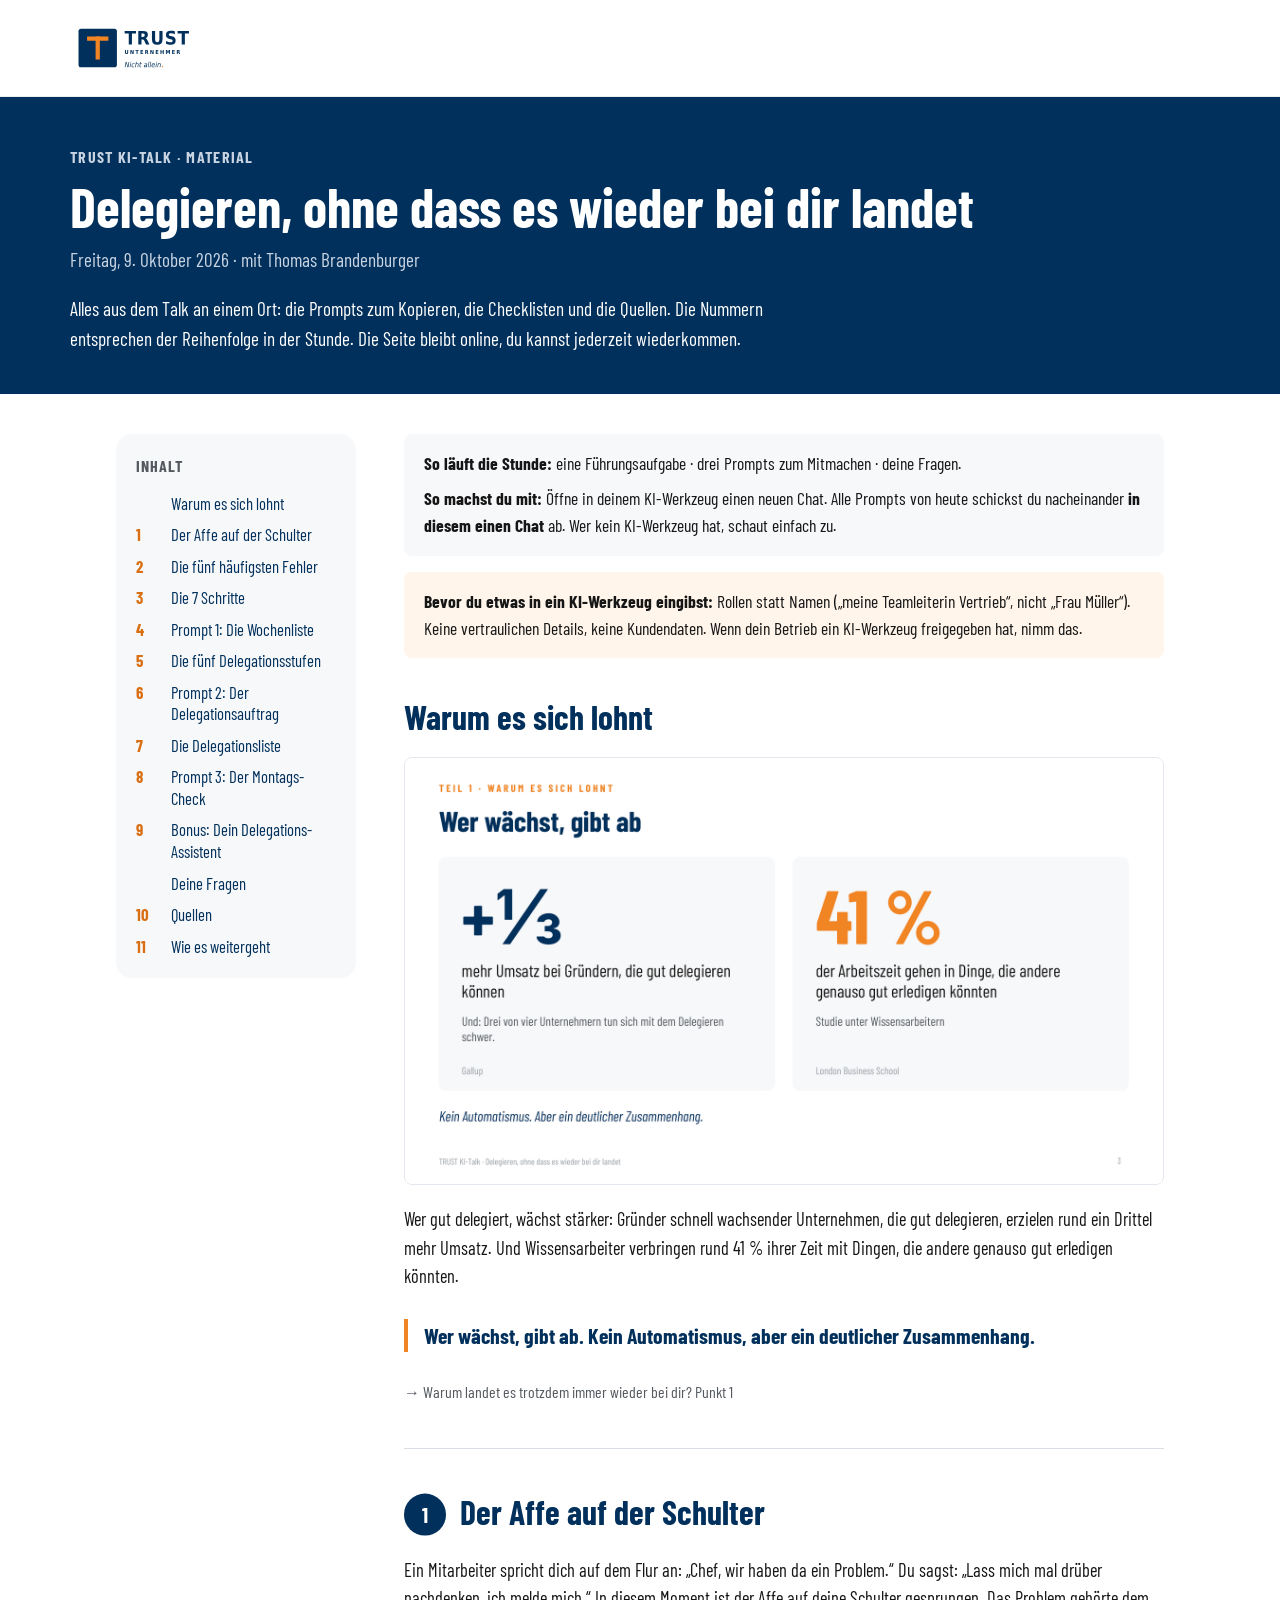
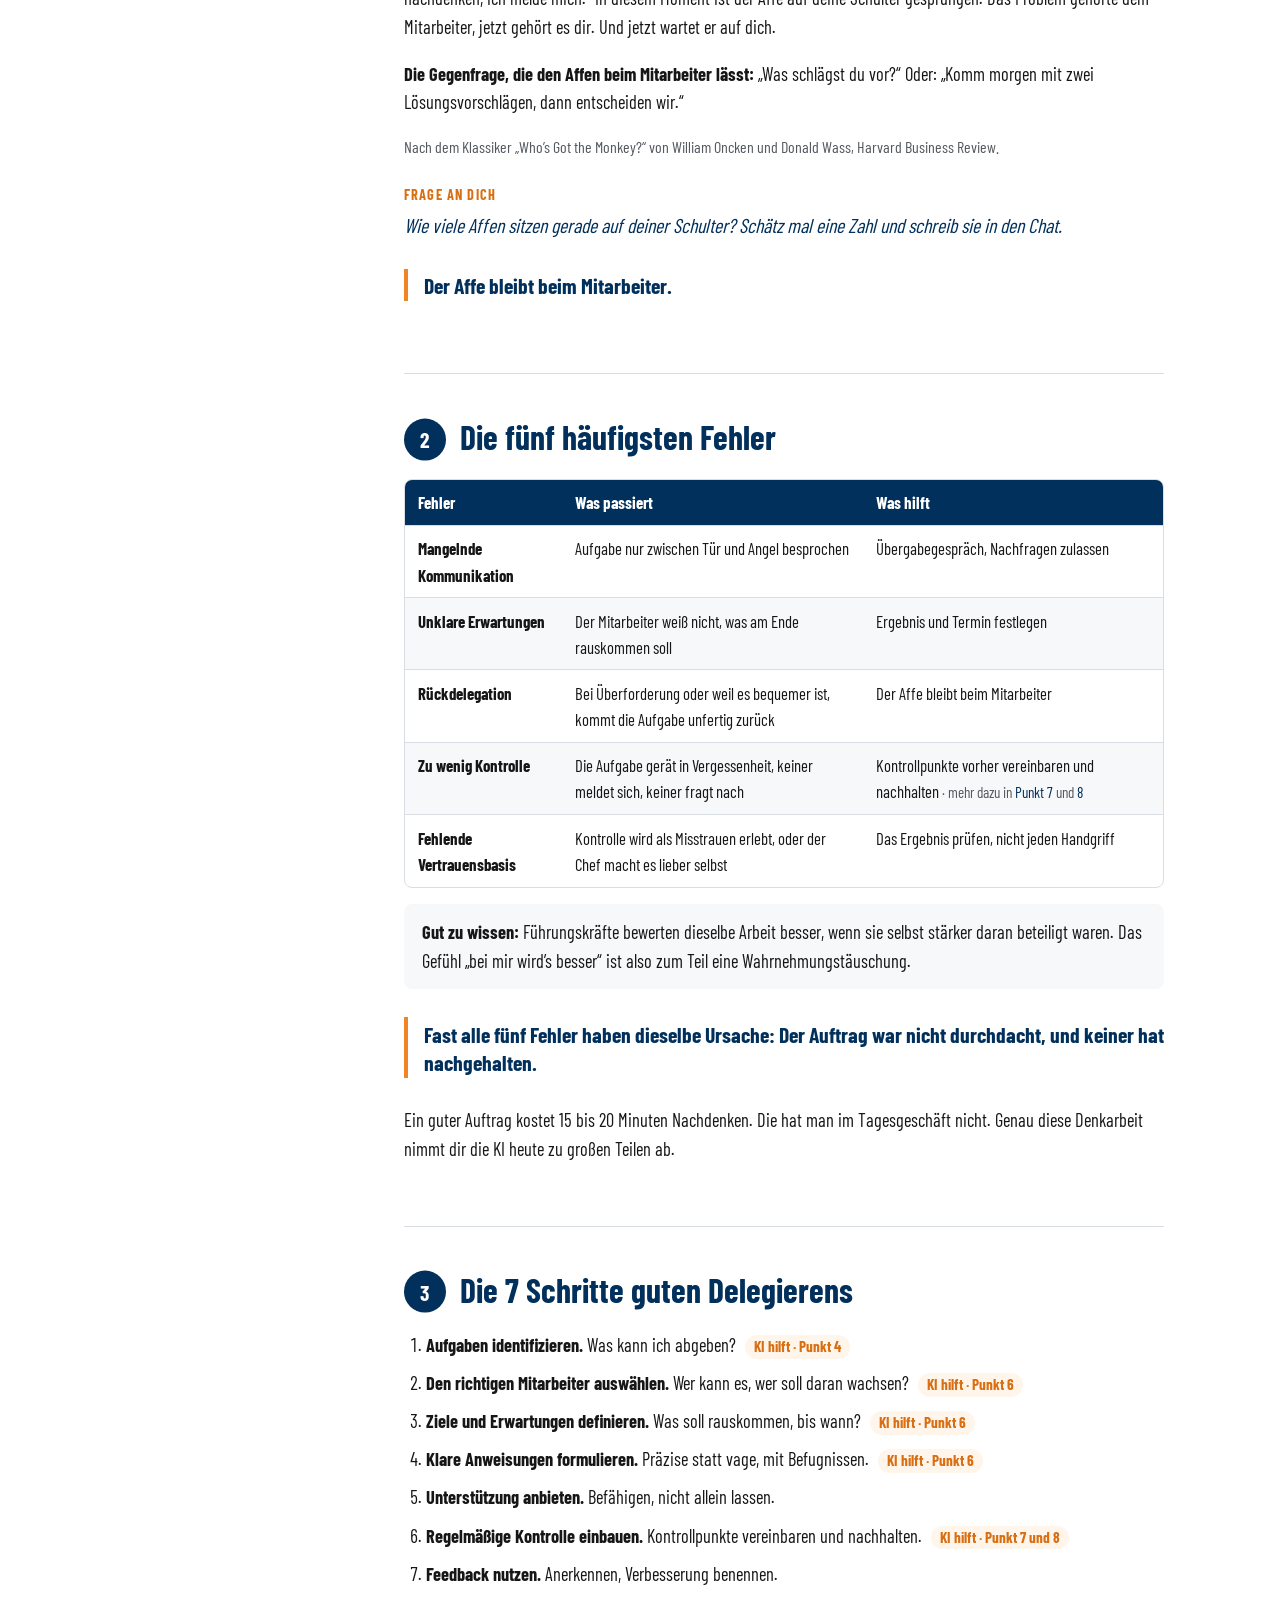
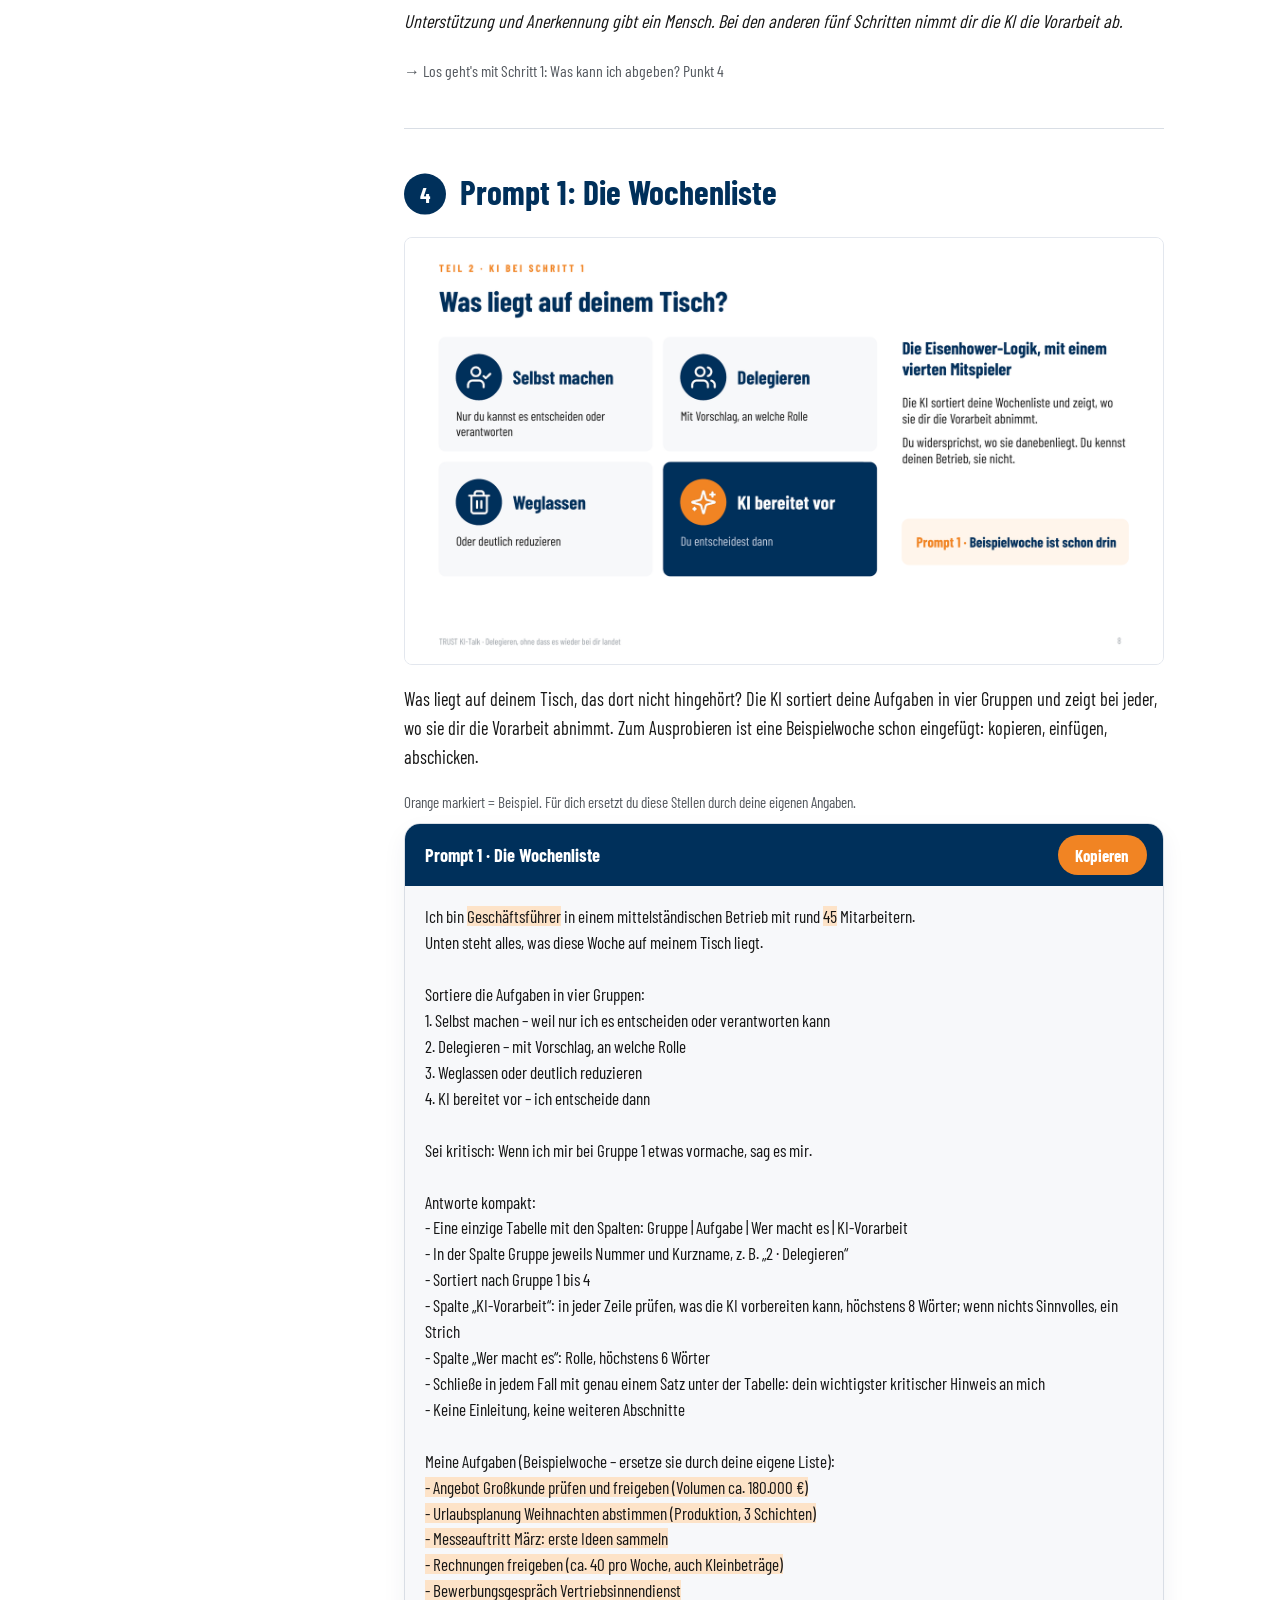
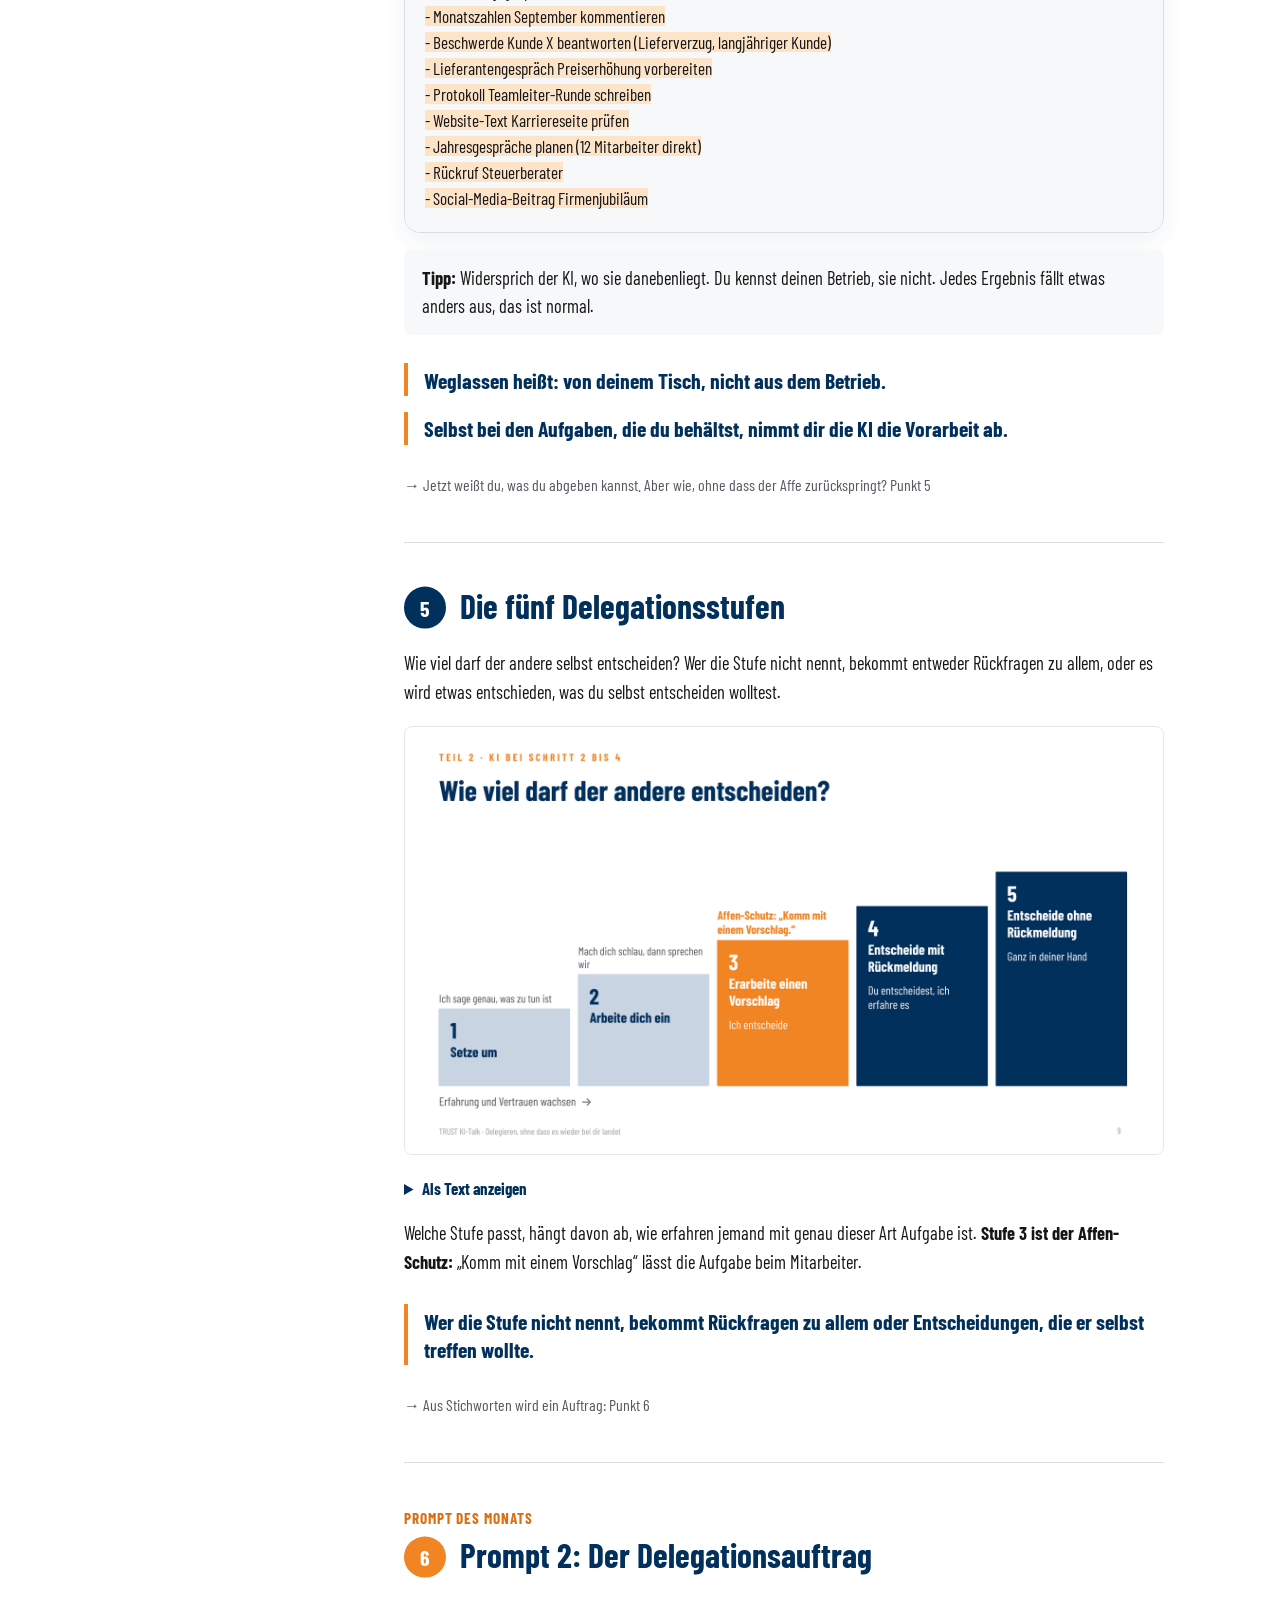
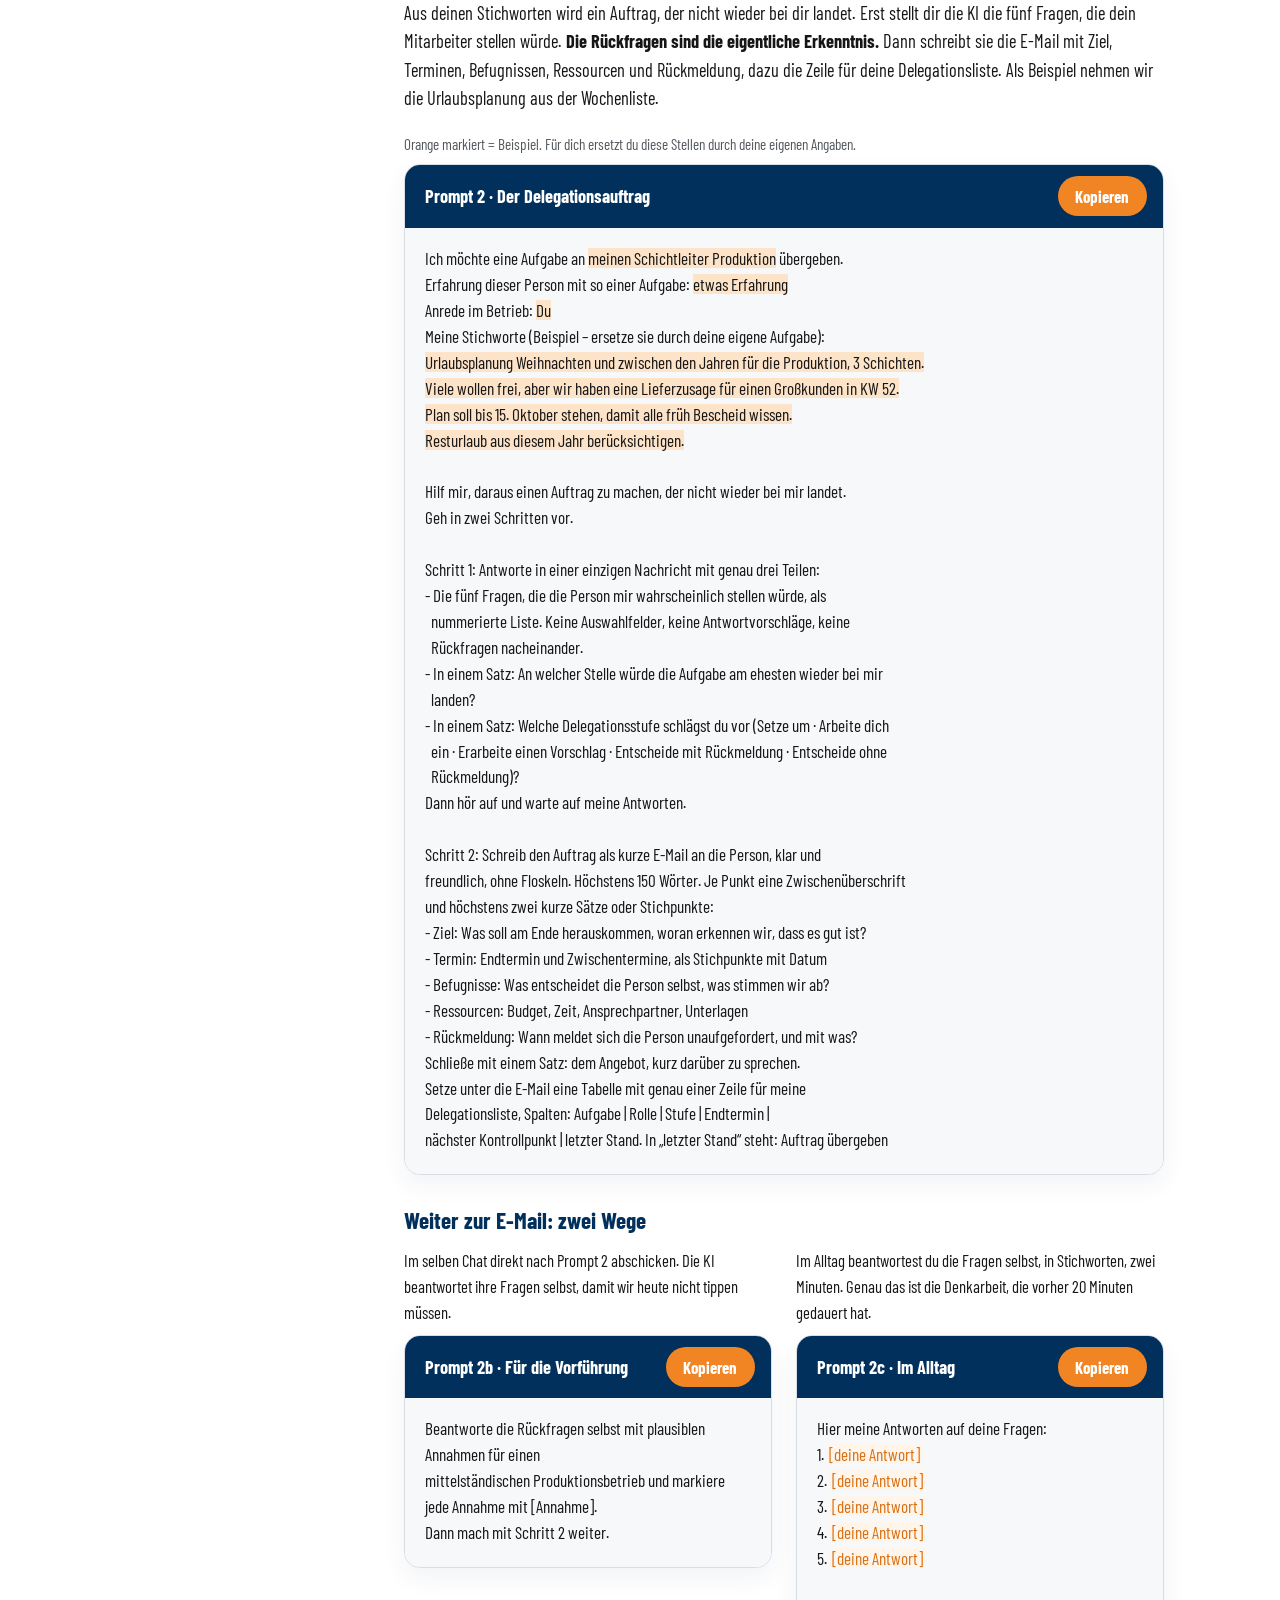
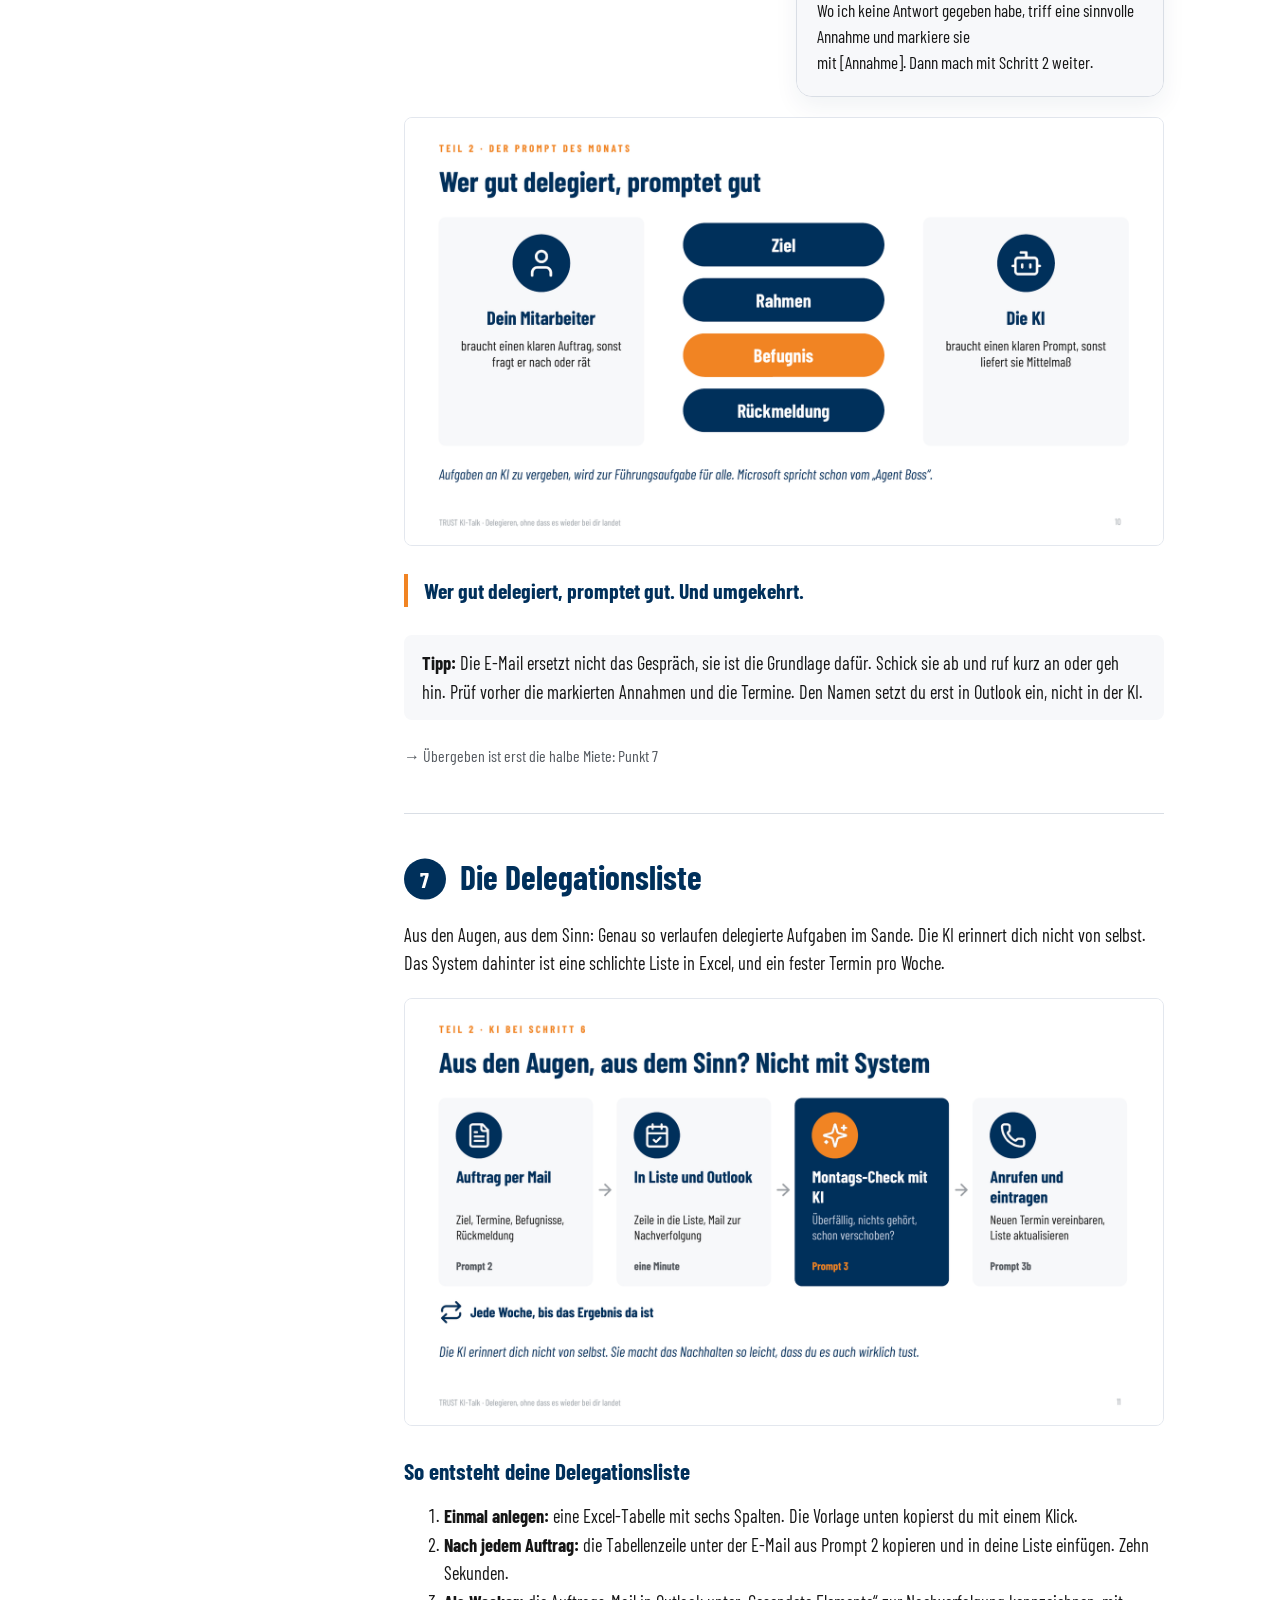
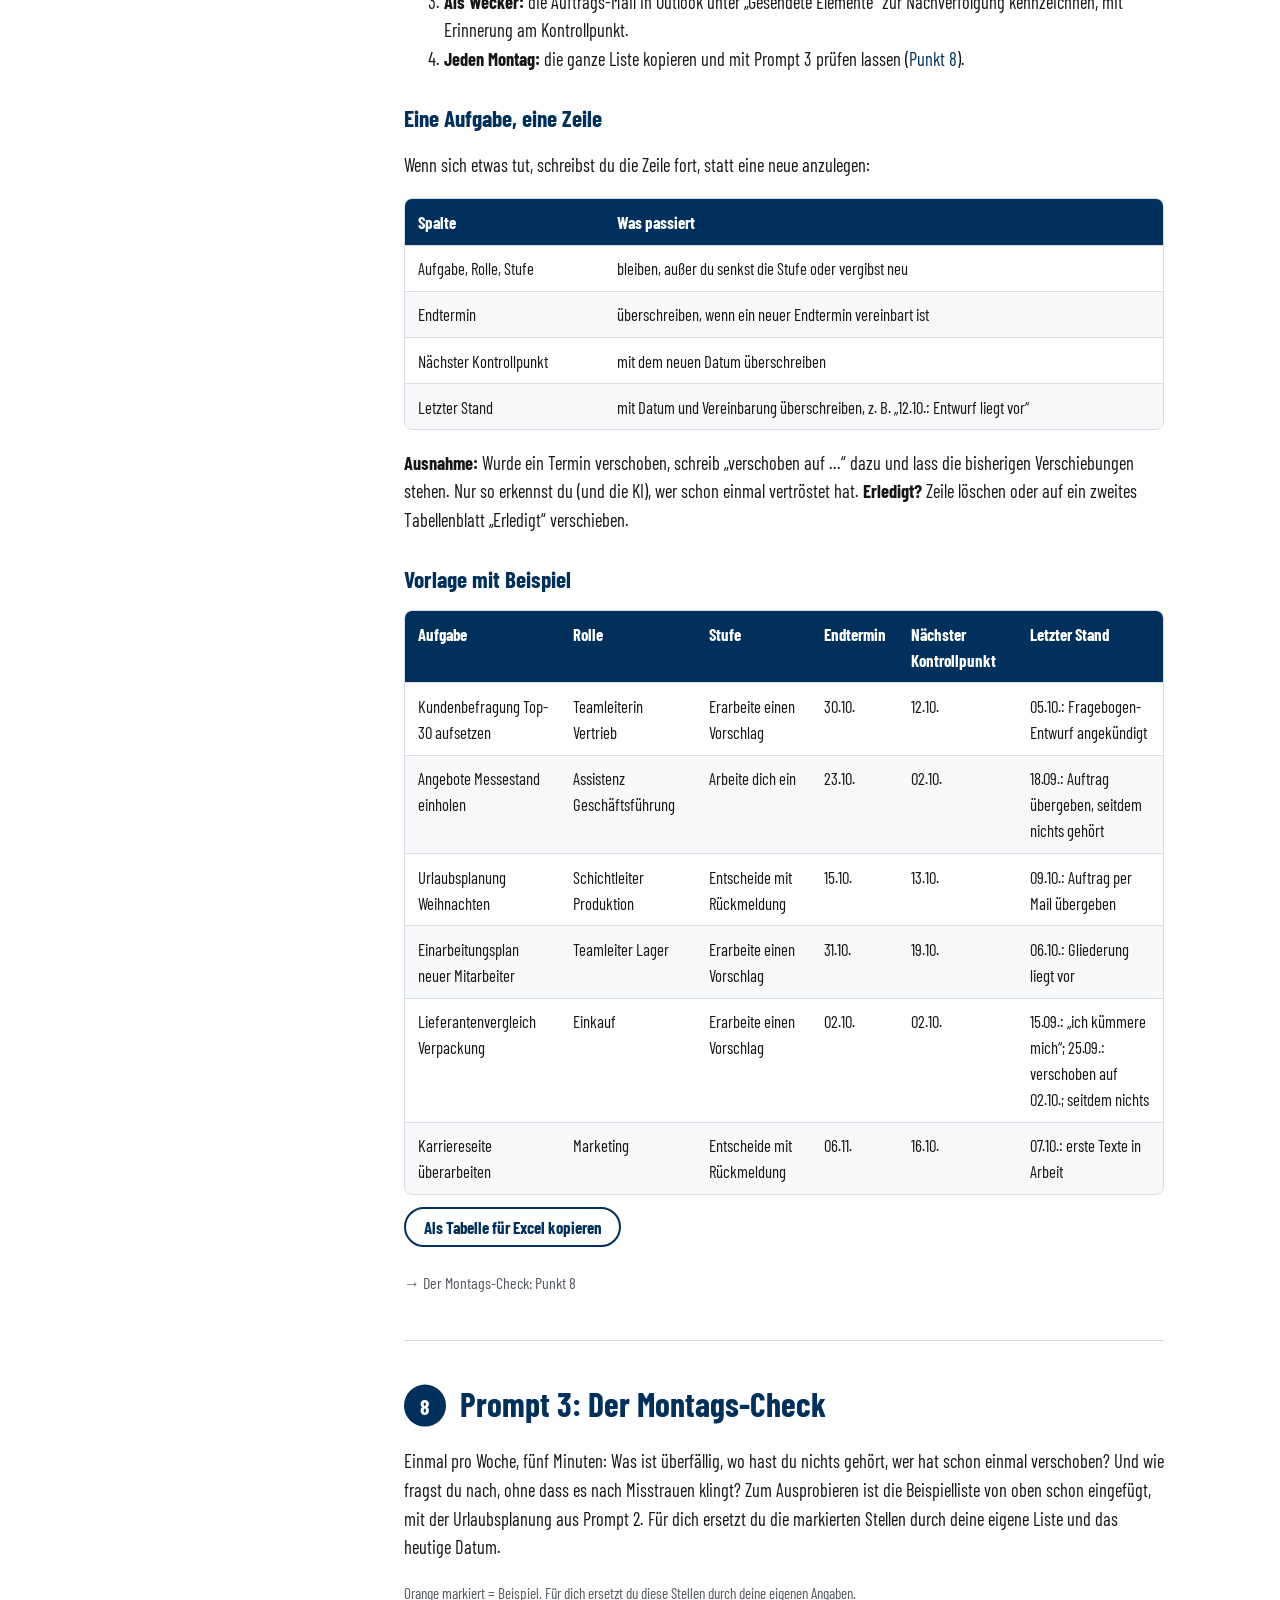
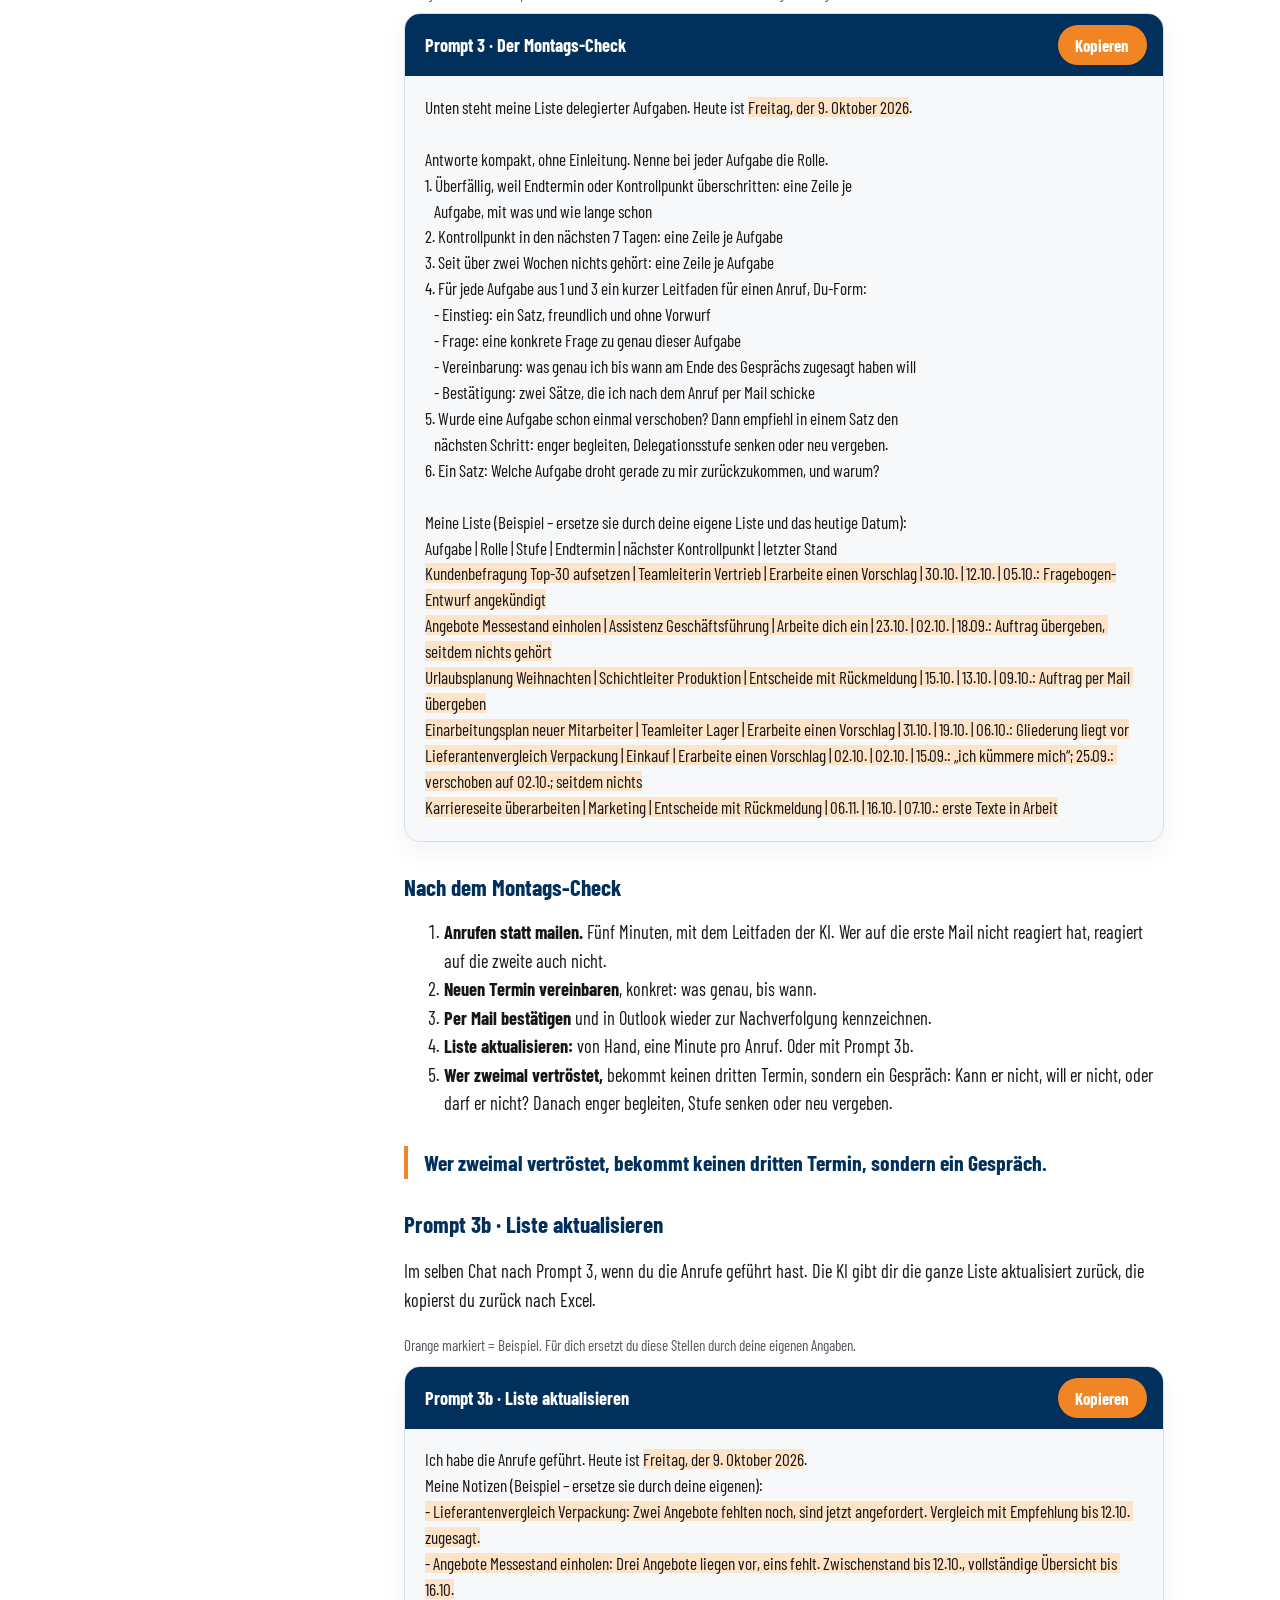
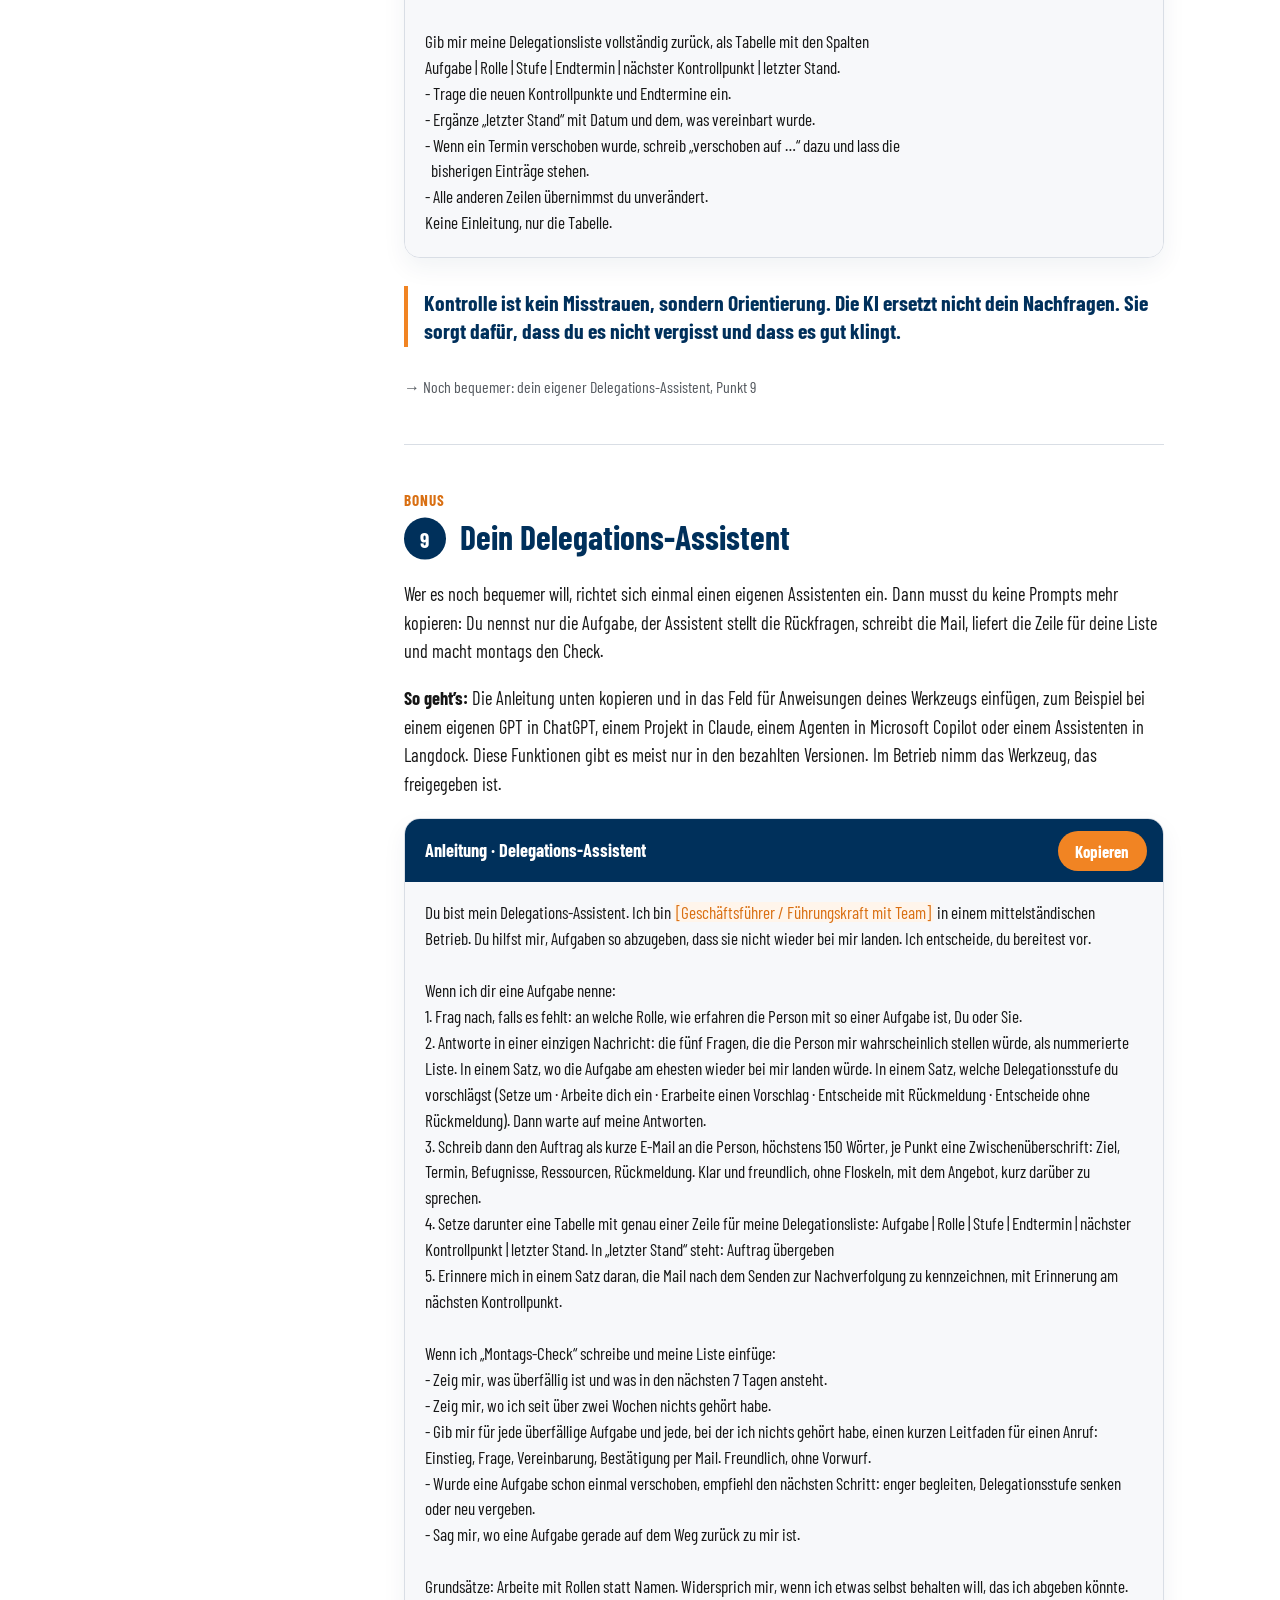
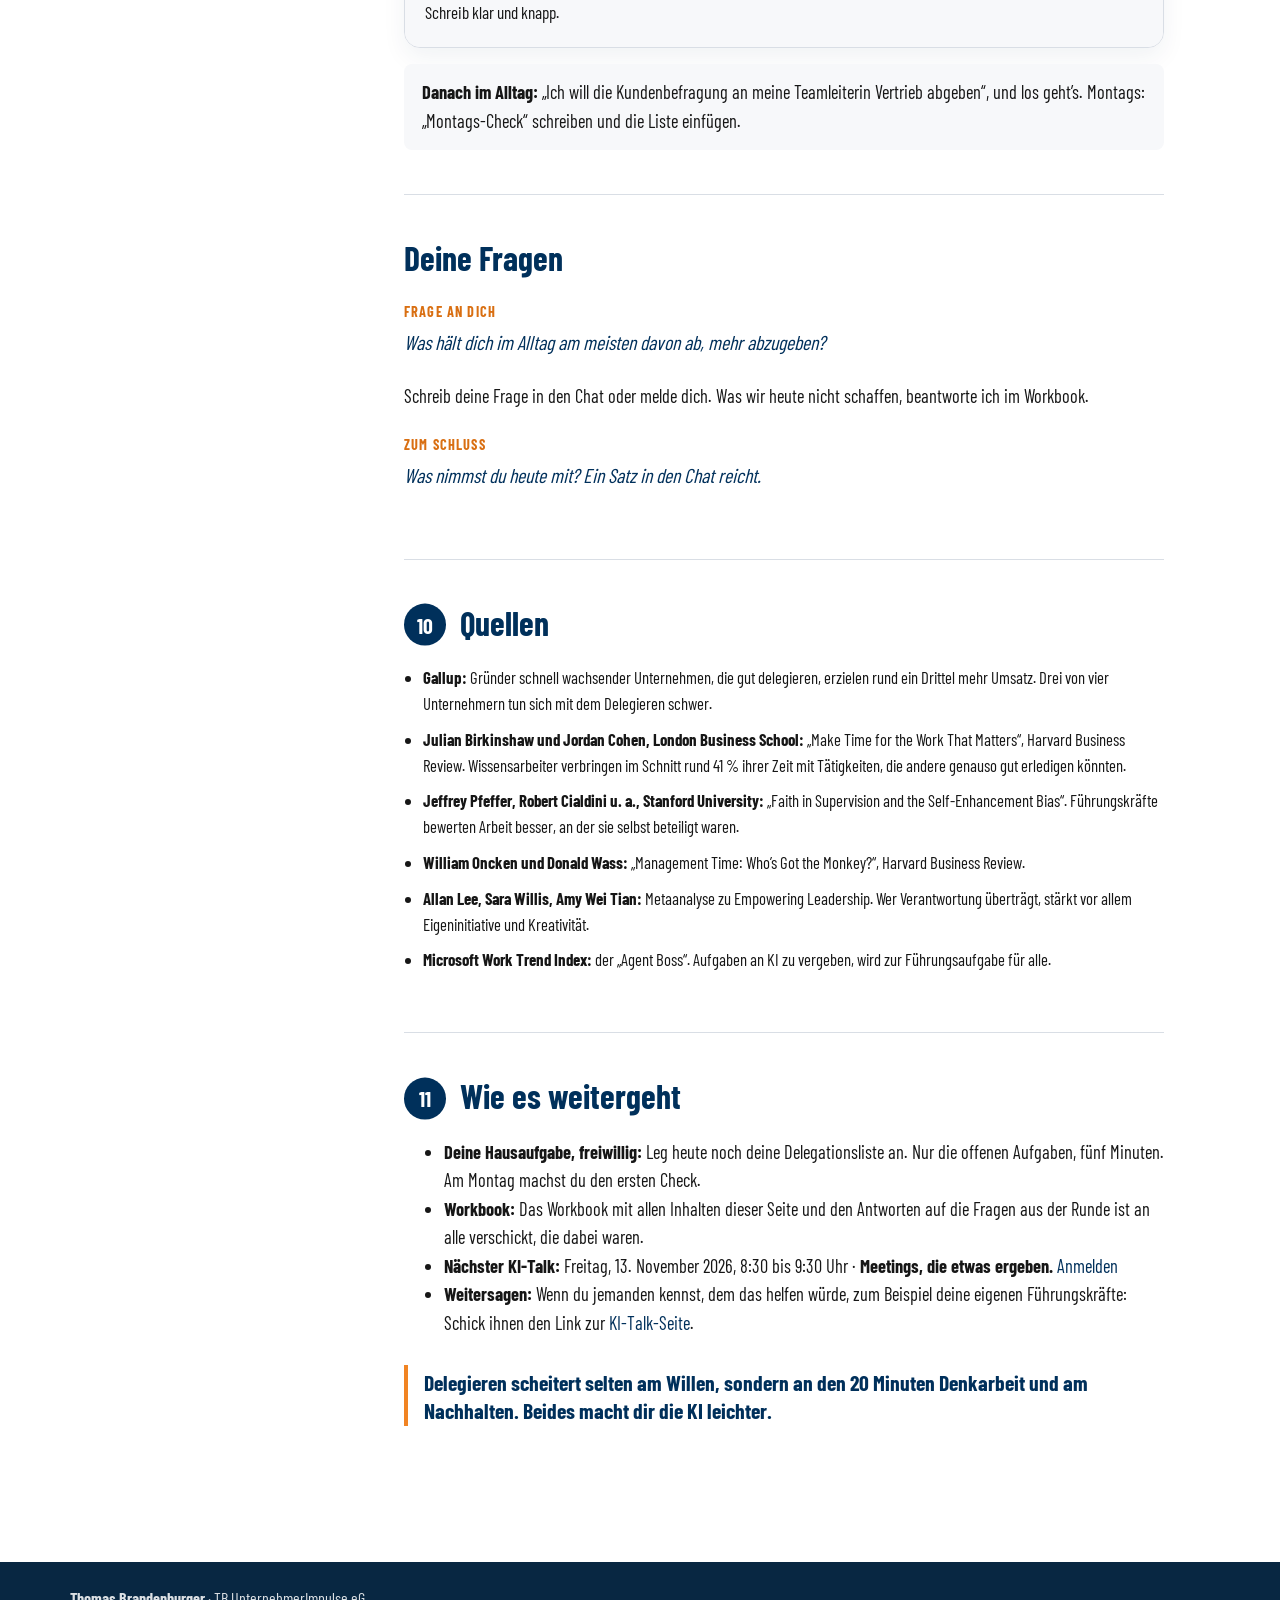
==== commit 9a328c7c: "KI-Talk: Anmeldung nur noch für die Reihe, Workbook nur für Teilnehmer" ====
--- a/material/2026-10/index.html
+++ b/material/2026-10/index.html
@@ -11,6 +11,7 @@
     - Prompt-Texte (in <pre>, Platzhalter in <span class="ph">,
       Beispiele in <mark class="beispiel">)
     - Quellen und Abschnitt „Wie es weitergeht“
+      (Workbook-Satz: „Wer heute dabei ist, bekommt in den nächsten Tagen das Workbook …“)
   Gleich bleiben: Kopf, Hinweiskasten Datenschutz, Fußzeile, Skript,
   material/material.css, robots noindex.
   Keine externen Ressourcen einbinden (Schriften lokal, kein Tracking).
@@ -463,7 +464,7 @@
       <h2><span class="mat-nr">11</span>Wie es weitergeht</h2>
       <ul>
         <li><strong>Deine Hausaufgabe, freiwillig:</strong> Leg heute noch deine Delegationsliste an. Nur die offenen Aufgaben, fünf Minuten. Am Montag machst du den ersten Check.</li>
-        <li><strong>Workbook:</strong> Alle Angemeldeten bekommen in den nächsten Tagen das Workbook mit allen Inhalten dieser Seite und den Antworten auf die Fragen aus der Runde.</li>
+        <li><strong>Workbook:</strong> Das Workbook mit allen Inhalten dieser Seite und den Antworten auf die Fragen aus der Runde ist an alle verschickt, die dabei waren.</li>
         <li><strong>Nächster KI-Talk:</strong> Freitag, 13. November 2026, 8:30 bis 9:30 Uhr · <strong>Meetings, die etwas ergeben.</strong> <a href="https://ki-talk.trust-unternehmer.de/#anmeldung">Anmelden</a></li>
         <li><strong>Weitersagen:</strong> Wenn du jemanden kennst, dem das helfen würde, zum Beispiel deine eigenen Führungskräfte: Schick ihnen den Link zur <a href="https://ki-talk.trust-unternehmer.de">KI-Talk-Seite</a>.</li>
       </ul>
